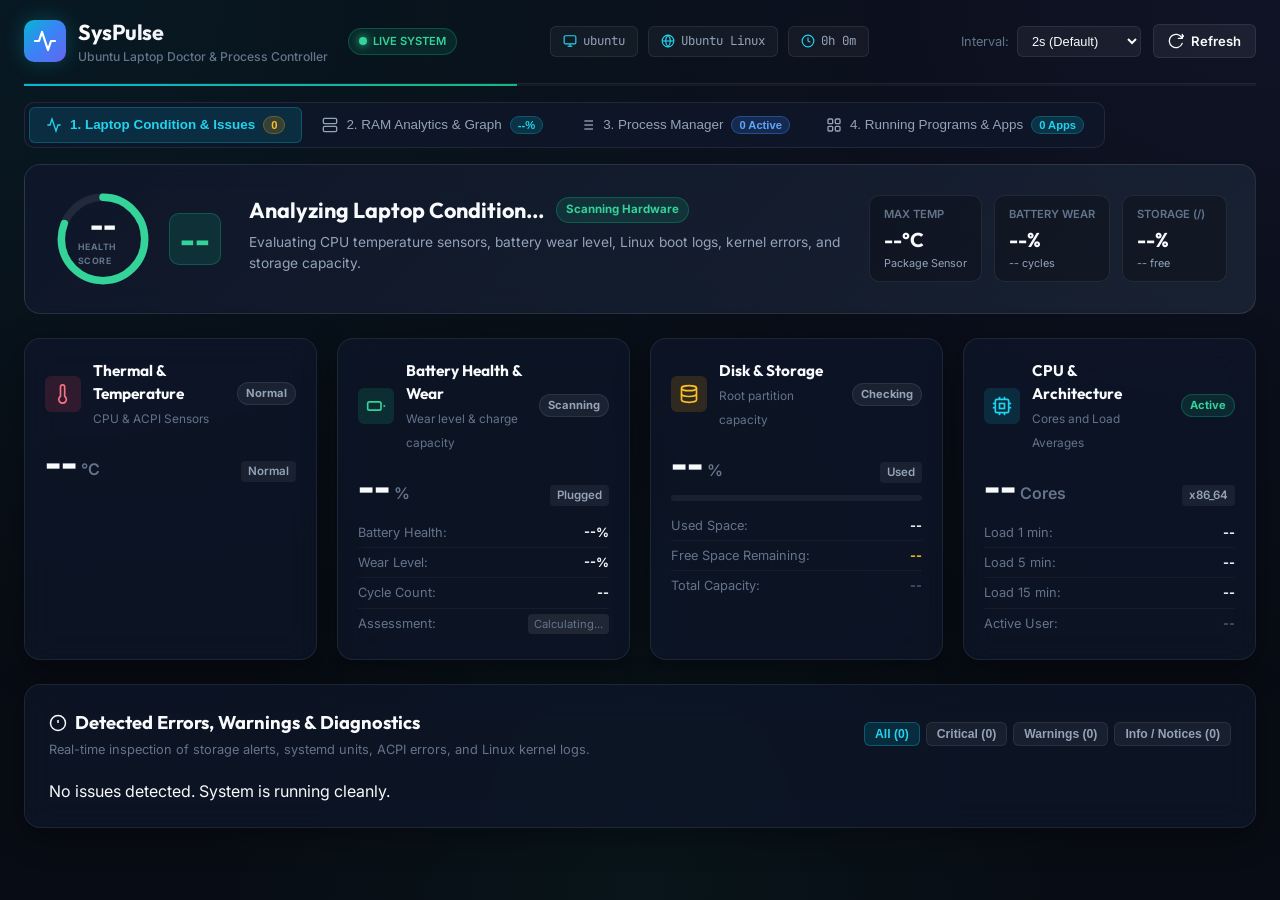
==== static/index.html @ 84895fa9 "Initial commit: SysPulse - Ubuntu Laptop Health Doctor & Process Controller" ====
<!DOCTYPE html>
<html lang="en">
<head>
  <meta charset="UTF-8">
  <meta name="viewport" content="width=device-width, initial-scale=1.0">
  <title>SysPulse | Ubuntu Laptop Health & Process Controller</title>
  <meta name="description" content="Ubuntu Laptop Health Monitor, RAM Analytics Graph, and Process Controller with Active/Background sorting and Process Crossing.">
  <link rel="preconnect" href="https://fonts.googleapis.com">
  <link rel="preconnect" href="https://fonts.gstatic.com" crossorigin>
  <link href="https://fonts.googleapis.com/css2?family=Inter:wght@300;400;500;600;700&family=JetBrains+Mono:wght@400;500;600&family=Outfit:wght@500;600;700;800&display=swap" rel="stylesheet">
  <link rel="stylesheet" href="css/style.css">
</head>
<body class="dark-theme">

  <!-- Main App Shell -->
  <div class="app-layout">
    
    <!-- Top Navigation Bar -->
    <header class="top-nav">
      <div class="nav-brand">
        <div class="brand-icon">
          <svg width="24" height="24" viewBox="0 0 24 24" fill="none" stroke="currentColor" stroke-width="2.2" stroke-linecap="round" stroke-linejoin="round">
            <path d="M22 12h-4l-3 9L9 3l-3 9H2"/>
          </svg>
        </div>
        <div class="brand-text">
          <span class="brand-title">SysPulse</span>
          <span class="brand-subtitle">Ubuntu Laptop Doctor & Process Controller</span>
        </div>
        <div class="live-pill" id="livePill">
          <span class="live-dot"></span>
          <span class="live-status">LIVE SYSTEM</span>
        </div>
      </div>

      <!-- Quick System Info Chips -->
      <div class="nav-system-info">
        <div class="info-chip" title="Hostname">
          <svg width="14" height="14" viewBox="0 0 24 24" fill="none" stroke="currentColor" stroke-width="2"><rect x="2" y="3" width="20" height="14" rx="2" ry="2"/><line x1="8" y1="21" x2="16" y2="21"/><line x1="12" y1="17" x2="12" y2="21"/></svg>
          <span id="sysHostname">ubuntu</span>
        </div>
        <div class="info-chip" title="Operating System">
          <svg width="14" height="14" viewBox="0 0 24 24" fill="none" stroke="currentColor" stroke-width="2"><circle cx="12" cy="12" r="10"/><path d="M12 2a14.5 14.5 0 0 0 0 20 14.5 14.5 0 0 0 0-20"/><path d="M2 12h20"/></svg>
          <span id="sysOs">Ubuntu Linux</span>
        </div>
        <div class="info-chip" title="Uptime">
          <svg width="14" height="14" viewBox="0 0 24 24" fill="none" stroke="currentColor" stroke-width="2"><circle cx="12" cy="12" r="10"/><polyline points="12 6 12 12 16 14"/></svg>
          <span id="sysUptime">0h 0m</span>
        </div>
      </div>

      <!-- Controls & Refresh -->
      <div class="nav-controls">
        <div class="refresh-interval-wrapper">
          <label for="refreshSelect">Interval:</label>
          <select id="refreshSelect" class="styled-select">
            <option value="1000">1s (Ultra Fast)</option>
            <option value="2000" selected>2s (Default)</option>
            <option value="5000">5s (Relaxed)</option>
            <option value="0">Paused</option>
          </select>
        </div>
        <button id="btnManualRefresh" class="btn btn-secondary btn-icon" title="Refresh Now">
          <svg id="refreshIcon" width="16" height="16" viewBox="0 0 24 24" fill="none" stroke="currentColor" stroke-width="2" stroke-linecap="round" stroke-linejoin="round">
            <path d="M21.5 2v6h-6M21.34 15.57a10 10 0 1 1-.57-8.38l5.67-5.67"/>
          </svg>
          <span>Refresh</span>
        </button>
      </div>
    </header>

    <!-- Demo Showcase Mode Banner (GitHub Pages / Static Preview) -->
    <div id="demoBanner" class="demo-banner" style="display: none;">
      <div class="demo-left">
        <span class="demo-badge">
          <svg width="12" height="12" viewBox="0 0 24 24" fill="none" stroke="currentColor" stroke-width="2.5"><polygon points="12 2 15.09 8.26 22 9.27 17 14.14 18.18 21.02 12 17.77 5.82 21.02 7 14.14 2 9.27 8.91 8.26 12 2"/></svg>
          Live Web Demo
        </span>
        <span class="demo-text">SysPulse is running in preview mode with simulated Ubuntu Linux telemetry. Run locally on Ubuntu with <code>./start.sh</code> for real hardware stats and process controls.</span>
      </div>
      <a href="https://github.com/AntonyMN/syspulse" target="_blank" class="demo-github-link">
        <svg width="14" height="14" viewBox="0 0 24 24" fill="currentColor"><path d="M12 0C5.37 0 0 5.37 0 12c0 5.31 3.435 9.795 8.205 11.385.6.105.825-.255.825-.57 0-.285-.015-1.23-.015-2.235-3.015.555-3.795-.735-4.035-1.41-.135-.345-.72-1.41-1.23-1.695-.42-.225-1.02-.78-.015-.795.945-.015 1.62.87 1.845 1.23 1.08 1.815 2.805 1.305 3.495.99.105-.78.42-1.305.765-1.605-2.67-.3-5.46-1.335-5.46-5.925 0-1.305.465-2.385 1.23-3.225-.12-.3-.54-1.53.12-3.18 0 0 1.005-.315 3.3 1.23.96-.27 1.98-.405 3-.405s2.04.135 3 .405c2.295-1.56 3.3-1.23 3.3-1.23.66 1.65.24 2.88.12 3.18.765.84 1.23 1.905 1.23 3.225 0 4.605-2.805 5.625-5.475 5.925.435.375.81 1.095.81 2.22 0 1.605-.015 2.895-.015 3.3 0 .315.225.69.825.57A12.02 12.02 0 0024 12c0-6.63-5.37-12-12-12z"/></svg>
        GitHub Repo
      </a>
    </div>

    <!-- Global Progress Bar for Auto-refresh countdown -->
    <div class="refresh-progress-bar"><div class="progress-fill" id="countdownBar"></div></div>

    <!-- Navigation Tabs -->
    <nav class="sub-nav">
      <div class="tabs-group">
        <button class="nav-tab active" data-tab="tab-overview">
          <svg width="16" height="16" viewBox="0 0 24 24" fill="none" stroke="currentColor" stroke-width="2"><path d="M22 12h-4l-3 9L9 3l-3 9H2"/></svg>
          <span>1. Laptop Condition & Issues</span>
          <span class="tab-badge warning-badge" id="issuesCountBadge">0</span>
        </button>
        <button class="nav-tab" data-tab="tab-ram">
          <svg width="16" height="16" viewBox="0 0 24 24" fill="none" stroke="currentColor" stroke-width="2"><rect x="2" y="2" width="20" height="8" rx="2" ry="2"/><rect x="2" y="14" width="20" height="8" rx="2" ry="2"/><line x1="6" y1="6" x2="6.01" y2="6"/><line x1="6" y1="18" x2="6.01" y2="18"/></svg>
          <span>2. RAM Analytics & Graph</span>
          <span class="tab-badge info-badge" id="ramQuickBadge">--%</span>
        </button>
        <button class="nav-tab" data-tab="tab-processes">
          <svg width="16" height="16" viewBox="0 0 24 24" fill="none" stroke="currentColor" stroke-width="2"><line x1="8" y1="6" x2="21" y2="6"/><line x1="8" y1="12" x2="21" y2="12"/><line x1="8" y1="18" x2="21" y2="18"/><line x1="3" y1="6" x2="3.01" y2="6"/><line x1="3" y1="12" x2="3.01" y2="12"/><line x1="3" y1="18" x2="3.01" y2="18"/></svg>
          <span>3. Process Manager</span>
          <span class="tab-badge active-badge" id="activeProcsCountBadge">0 Active</span>
        </button>
        <button class="nav-tab" data-tab="tab-apps">
          <svg width="16" height="16" viewBox="0 0 24 24" fill="none" stroke="currentColor" stroke-width="2">
            <rect x="3" y="3" width="7" height="7" rx="1.5"></rect>
            <rect x="14" y="3" width="7" height="7" rx="1.5"></rect>
            <rect x="14" y="14" width="7" height="7" rx="1.5"></rect>
            <rect x="3" y="14" width="7" height="7" rx="1.5"></rect>
          </svg>
          <span>4. Running Programs & Apps</span>
          <span class="tab-badge info-badge" id="appsCountBadge">0 Apps</span>
        </button>
      </div>
    </nav>

    <!-- Main Content Area -->
    <main class="main-content">

      <!-- ============================================================== -->
      <!-- TAB 1: LAPTOP CONDITION & ISSUES                                -->
      <!-- ============================================================== -->
      <section id="tab-overview" class="tab-content active">
        
        <!-- Condition Summary Hero Banner -->
        <div class="health-hero-card" id="healthHeroCard">
          <div class="health-score-container">
            <div class="health-gauge">
              <svg class="score-circle-svg" viewBox="0 0 120 120">
                <circle class="score-circle-bg" cx="60" cy="60" r="50"></circle>
                <circle class="score-circle-bar" id="scoreCircleBar" cx="60" cy="60" r="50"></circle>
              </svg>
              <div class="score-text">
                <span class="score-num" id="healthScoreNum">--</span>
                <span class="score-label">HEALTH SCORE</span>
              </div>
            </div>
            <div class="health-grade-badge" id="healthGradeBadge">--</div>
          </div>

          <div class="health-summary-details">
            <div class="health-title-row">
              <h2 id="healthStatusTitle">Analyzing Laptop Condition...</h2>
              <span class="health-pill" id="healthStatusPill">Scanning Hardware</span>
            </div>
            <p class="health-description" id="healthDescription">
              Evaluating CPU temperature sensors, battery wear level, Linux boot logs, kernel errors, and storage capacity.
            </p>
            <div class="health-deductions-list" id="healthDeductionsList"></div>
          </div>

          <div class="health-quick-stats">
            <div class="quick-stat-box">
              <span class="stat-caption">Max Temp</span>
              <span class="stat-val" id="quickStatTemp">--°C</span>
              <span class="stat-sub" id="quickStatTempSub">Package Sensor</span>
            </div>
            <div class="quick-stat-box">
              <span class="stat-caption">Battery Wear</span>
              <span class="stat-val" id="quickStatBatteryWear">--%</span>
              <span class="stat-sub" id="quickStatBatteryCycles">-- cycles</span>
            </div>
            <div class="quick-stat-box">
              <span class="stat-caption">Storage (/)</span>
              <span class="stat-val" id="quickStatStorage">--%</span>
              <span class="stat-sub" id="quickStatStorageFree">-- free</span>
            </div>
          </div>
        </div>

        <!-- 4 Grid Hardware Cards -->
        <div class="cards-grid-4">
          
          <!-- Card: Thermals -->
          <div class="glass-card hardware-card">
            <div class="card-header">
              <div class="card-icon icon-thermals">
                <svg width="20" height="20" viewBox="0 0 24 24" fill="none" stroke="currentColor" stroke-width="2"><path d="M14 14.76V3.5a2.5 2.5 0 0 0-5 0v11.26a4.5 4.5 0 1 0 5 0z"/></svg>
              </div>
              <div class="card-title-wrap">
                <h3>Thermal & Temperature</h3>
                <span class="card-subtitle">CPU & ACPI Sensors</span>
              </div>
              <span class="status-indicator" id="thermalStatusBadge">Normal</span>
            </div>
            <div class="card-body">
              <div class="hero-metric">
                <span class="metric-number" id="cpuPackageTemp">--</span>
                <span class="metric-unit">°C</span>
                <span class="metric-tag" id="cpuTempTag">Normal</span>
              </div>
              <div class="sensor-bars-list" id="cpuSensorsList">
                <!-- Dynamically populated core temps -->
              </div>
            </div>
          </div>

          <!-- Card: Battery Health -->
          <div class="glass-card hardware-card">
            <div class="card-header">
              <div class="card-icon icon-battery">
                <svg width="20" height="20" viewBox="0 0 24 24" fill="none" stroke="currentColor" stroke-width="2"><rect x="2" y="7" width="16" height="10" rx="2" ry="2"/><line x1="22" y1="11" x2="22" y2="13"/></svg>
              </div>
              <div class="card-title-wrap">
                <h3>Battery Health & Wear</h3>
                <span class="card-subtitle">Wear level & charge capacity</span>
              </div>
              <span class="status-indicator" id="batteryStateBadge">Scanning</span>
            </div>
            <div class="card-body">
              <div class="hero-metric">
                <span class="metric-number" id="batteryLevelNum">--</span>
                <span class="metric-unit">%</span>
                <span class="metric-tag" id="batteryPluggedTag">Plugged</span>
              </div>
              <div class="metric-row">
                <span>Battery Health:</span>
                <strong id="batteryHealthPct">--%</strong>
              </div>
              <div class="metric-row">
                <span>Wear Level:</span>
                <strong id="batteryWearPct">--%</strong>
              </div>
              <div class="metric-row">
                <span>Cycle Count:</span>
                <strong id="batteryCycleCount">--</strong>
              </div>
              <div class="metric-row">
                <span>Assessment:</span>
                <span id="batteryAssessmentText" class="badge-mini">Calculating...</span>
              </div>
            </div>
          </div>

          <!-- Card: Storage Condition -->
          <div class="glass-card hardware-card">
            <div class="card-header">
              <div class="card-icon icon-storage">
                <svg width="20" height="20" viewBox="0 0 24 24" fill="none" stroke="currentColor" stroke-width="2"><ellipse cx="12" cy="5" rx="9" ry="3"/><path d="M21 12c0 1.66-4 3-9 3s-9-1.34-9-3"/><path d="M3 5v14c0 1.66 4 3 9 3s9-1.34 9-3V5"/></svg>
              </div>
              <div class="card-title-wrap">
                <h3>Disk & Storage</h3>
                <span class="card-subtitle">Root partition capacity</span>
              </div>
              <span class="status-indicator" id="diskStatusBadge">Checking</span>
            </div>
            <div class="card-body">
              <div class="hero-metric">
                <span class="metric-number" id="diskUsedPercent">--</span>
                <span class="metric-unit">%</span>
                <span class="metric-tag" id="diskSpaceTag">Used</span>
              </div>
              <div class="mini-progress-bar">
                <div class="mini-fill" id="diskUsageBar" style="width: 0%;"></div>
              </div>
              <div class="metric-row">
                <span>Used Space:</span>
                <strong id="diskUsedStr">--</strong>
              </div>
              <div class="metric-row">
                <span>Free Space Remaining:</span>
                <strong id="diskFreeStr" class="highlight-warning">--</strong>
              </div>
              <div class="metric-row">
                <span>Total Capacity:</span>
                <span id="diskTotalStr">--</span>
              </div>
            </div>
          </div>

          <!-- Card: CPU Load & Architecture -->
          <div class="glass-card hardware-card">
            <div class="card-header">
              <div class="card-icon icon-cpu">
                <svg width="20" height="20" viewBox="0 0 24 24" fill="none" stroke="currentColor" stroke-width="2"><rect x="4" y="4" width="16" height="16" rx="2"/><rect x="9" y="9" width="6" height="6"/><line x1="9" y1="1" x2="9" y2="4"/><line x1="15" y1="1" x2="15" y2="4"/><line x1="9" y1="20" x2="9" y2="23"/><line x1="15" y1="20" x2="15" y2="23"/><line x1="20" y1="9" x2="23" y2="9"/><line x1="20" y1="14" x2="23" y2="14"/><line x1="1" y1="9" x2="4" y2="9"/><line x1="1" y1="14" x2="4" y2="14"/></svg>
              </div>
              <div class="card-title-wrap">
                <h3>CPU & Architecture</h3>
                <span class="card-subtitle">Cores and Load Averages</span>
              </div>
              <span class="status-indicator optimal-status" id="cpuLoadStatusBadge">Active</span>
            </div>
            <div class="card-body">
              <div class="hero-metric">
                <span class="metric-number" id="cpuCountNum">--</span>
                <span class="metric-unit">Cores</span>
                <span class="metric-tag">x86_64</span>
              </div>
              <div class="metric-row">
                <span>Load 1 min:</span>
                <strong id="loadAvg1">--</strong>
              </div>
              <div class="metric-row">
                <span>Load 5 min:</span>
                <strong id="loadAvg5">--</strong>
              </div>
              <div class="metric-row">
                <span>Load 15 min:</span>
                <strong id="loadAvg15">--</strong>
              </div>
              <div class="metric-row">
                <span>Active User:</span>
                <span id="activeUserSpan">--</span>
              </div>
            </div>
          </div>

        </div>

        <!-- Detected Issues and Errors Section -->
        <div class="glass-card issues-section">
          <div class="section-header-row">
            <div>
              <h3 class="section-heading">
                <svg width="18" height="18" viewBox="0 0 24 24" fill="none" stroke="currentColor" stroke-width="2"><circle cx="12" cy="12" r="10"/><line x1="12" y1="8" x2="12" y2="12"/><line x1="12" y1="16" x2="12.01" y2="16"/></svg>
                Detected Errors, Warnings & Diagnostics
              </h3>
              <p class="section-subtext">Real-time inspection of storage alerts, systemd units, ACPI errors, and Linux kernel logs.</p>
            </div>
            <div class="issue-filter-chips">
              <button class="filter-chip active" data-issue-filter="all">All (<span id="totalIssuesCount">0</span>)</button>
              <button class="filter-chip" data-issue-filter="critical">Critical (<span id="critIssuesCount">0</span>)</button>
              <button class="filter-chip" data-issue-filter="warning">Warnings (<span id="warnIssuesCount">0</span>)</button>
              <button class="filter-chip" data-issue-filter="info">Info / Notices (<span id="infoIssuesCount">0</span>)</button>
            </div>
          </div>

          <div class="issues-list" id="issuesListContainer">
            <div class="empty-state">No issues detected. System is running cleanly.</div>
          </div>
        </div>

      </section>


      <!-- ============================================================== -->
      <!-- TAB 2: RAM & MEMORY ANALYTICS                                   -->
      <!-- ============================================================== -->
      <section id="tab-ram" class="tab-content">
        
        <!-- RAM Metric Hero Banner -->
        <div class="ram-hero-grid">
          
          <div class="glass-card ram-summary-box">
            <div class="summary-top">
              <div class="badge-accent">RAM MONITOR</div>
              <span class="live-dot-cyan"></span>
            </div>
            <div class="ram-big-numbers">
              <div class="ram-stat-main">
                <span class="label">USED MEMORY</span>
                <div class="value-row">
                  <span class="val" id="ramUsedHero">--</span>
                  <span class="unit">GB</span>
                </div>
                <span class="percent-sub" id="ramUsedPctHero">--% of total</span>
              </div>
              <div class="stat-divider"></div>
              <div class="ram-stat-main">
                <span class="label">AVAILABLE MEMORY</span>
                <div class="value-row">
                  <span class="val highlight-emerald" id="ramAvailHero">--</span>
                  <span class="unit">GB</span>
                </div>
                <span class="percent-sub" id="ramAvailPctHero">--% available</span>
              </div>
            </div>

            <!-- Memory Bar visualizer -->
            <div class="memory-stacked-bar-container">
              <div class="stacked-bar">
                <div class="bar-segment bar-used" id="barUsed" style="width: 0%" title="Used"></div>
                <div class="bar-segment bar-cached" id="barCached" style="width: 0%" title="Cached"></div>
                <div class="bar-segment bar-buffers" id="barBuffers" style="width: 0%" title="Buffers"></div>
                <div class="bar-segment bar-free" id="barFree" style="width: 0%" title="Free"></div>
              </div>
              <div class="stacked-legend">
                <span class="legend-item"><span class="dot dot-used"></span> Used: <strong id="legendUsed">--</strong></span>
                <span class="legend-item"><span class="dot dot-cached"></span> Cached: <strong id="legendCached">--</strong></span>
                <span class="legend-item"><span class="dot dot-buffers"></span> Buffers: <strong id="legendBuffers">--</strong></span>
                <span class="legend-item"><span class="dot dot-free"></span> Free: <strong id="legendFree">--</strong></span>
              </div>
            </div>

            <!-- Quick Specs Row -->
            <div class="ram-specs-row">
              <div class="spec-tile">
                <span class="spec-label">Total Installed</span>
                <strong id="specTotalRam">-- GB</strong>
              </div>
              <div class="spec-tile">
                <span class="spec-label">Shared RAM</span>
                <strong id="specSharedRam">-- MB</strong>
              </div>
              <div class="spec-tile">
                <span class="spec-label">Swap Used</span>
                <strong id="specSwapUsed">--</strong>
              </div>
              <div class="spec-tile">
                <span class="spec-label">Mem Pressure</span>
                <strong id="specMemPressure">0.0%</strong>
              </div>
            </div>
          </div>

          <!-- Doughnut Chart Distribution -->
          <div class="glass-card ram-doughnut-card">
            <h3>Memory Allocation Breakdown</h3>
            <p class="card-subtitle">Real-time kernel memory mapping</p>
            <div class="doughnut-wrapper">
              <canvas id="ramDoughnutChart"></canvas>
            </div>
          </div>

        </div>

        <!-- Real-Time Time Series Graph -->
        <div class="glass-card chart-full-card">
          <div class="chart-header">
            <div>
              <h3>Real-Time RAM Usage Timeline (Used vs Available)</h3>
              <p class="card-subtitle">Streaming telemetry of memory consumption over time (updates every 1.5s)</p>
            </div>
            <div class="chart-legend-custom">
              <span class="custom-legend-item"><span class="legend-color-cyan"></span> Used RAM (GB)</span>
              <span class="custom-legend-item"><span class="legend-color-emerald"></span> Available RAM (GB)</span>
            </div>
          </div>
          <div class="line-chart-container">
            <canvas id="ramTimelineChart"></canvas>
          </div>
        </div>

      </section>


      <!-- ============================================================== -->
      <!-- TAB 3: PROCESS MANAGER & CONTROLLER                            -->
      <!-- ============================================================== -->
      <section id="tab-processes" class="tab-content">
        
        <!-- Process Controller Toolbar -->
        <div class="glass-card process-toolbar-card">
          
          <div class="toolbar-primary-row">
            
            <!-- Category Filter Pills -->
            <div class="filter-pill-group">
              <button class="pill-btn active" data-proc-cat="all">
                All Processes
                <span class="pill-badge" id="badgeAllProcs">0</span>
              </button>
              <button class="pill-btn" data-proc-cat="active">
                <span class="live-dot-blue"></span>
                Active Only
                <span class="pill-badge badge-active" id="badgeActiveProcs">0</span>
              </button>
              <button class="pill-btn" data-proc-cat="background">
                Background Only
                <span class="pill-badge" id="badgeBgProcs">0</span>
              </button>
            </div>

            <!-- User filter toggle -->
            <div class="user-filter-group">
              <button class="toggle-btn active" data-proc-user="all">All Users</button>
              <button class="toggle-btn" data-proc-user="me" id="userMeToggleBtn">User (anto)</button>
            </div>

            <!-- Real-time Search Input -->
            <div class="search-input-wrapper">
              <svg width="16" height="16" viewBox="0 0 24 24" fill="none" stroke="currentColor" stroke-width="2"><circle cx="11" cy="11" r="8"/><line x1="21" y1="21" x2="16.65" y2="16.65"/></svg>
              <input type="text" id="procSearchInput" placeholder="Filter by name, PID, or command...">
              <button id="btnClearSearch" class="btn-clear-search" style="display:none;">✕</button>
            </div>

          </div>

          <!-- Secondary Action Bar: Crossing & Batch Actions -->
          <div class="toolbar-secondary-row">
            <div class="batch-cross-actions">
              <span class="batch-title">Process Actions:</span>
              <button id="btnCrossAllActive" class="btn btn-outline btn-sm">
                <svg width="14" height="14" viewBox="0 0 24 24" fill="none" stroke="currentColor" stroke-width="2"><path d="M18 6 6 18"/><path d="m6 6 12 12"/></svg>
                <span>Cross All Active</span>
              </button>
              <button id="btnUncrossAll" class="btn btn-outline btn-sm">
                <span>Uncross All</span>
              </button>
              <button id="btnKillCrossed" class="btn btn-warning btn-sm" disabled>
                <svg width="14" height="14" viewBox="0 0 24 24" fill="none" stroke="currentColor" stroke-width="2"><path d="M18 6 6 18"/><path d="m6 6 12 12"/></svg>
                <span id="btnKillCrossedText">Kill Crossed (0)</span>
              </button>
            </div>

            <div class="emergency-kill-action">
              <button id="btnKillAllActive" class="btn btn-danger btn-sm">
                <svg width="14" height="14" viewBox="0 0 24 24" fill="none" stroke="currentColor" stroke-width="2"><circle cx="12" cy="12" r="10"/><line x1="15" y1="9" x2="9" y2="15"/><line x1="9" y1="9" x2="15" y2="15"/></svg>
                <span>Kill All Active Processes</span>
              </button>
            </div>
          </div>

          <!-- Crossed Process Tracker Banner -->
          <div class="crossed-tracker-banner" id="crossedTrackerBanner" style="display: none;">
            <div class="tracker-info">
              <span class="tracker-icon">✕</span>
              <span><strong><span id="crossedCountNumber">0</span> processes crossed</strong> for termination.</span>
            </div>
            <div class="tracker-actions">
              <button id="btnExecuteCrossedKill" class="btn btn-danger btn-xs">Confirm Kill Crossed</button>
              <button id="btnDismissCrossed" class="btn btn-secondary btn-xs">Clear</button>
            </div>
          </div>

        </div>

        <!-- Processes Table Card -->
        <div class="glass-card table-card">
          <div class="table-responsive">
            <table class="process-table" id="processTable">
              <thead>
                <tr>
                  <th style="width: 70px;">Cross</th>
                  <th class="sortable" data-sort="pid" style="width: 85px;">PID <span class="sort-icon"></span></th>
                  <th class="sortable" data-sort="name">Process Name <span class="sort-icon"></span></th>
                  <th class="sortable" data-sort="category" style="width: 120px;">Category <span class="sort-icon"></span></th>
                  <th class="sortable" data-sort="username" style="width: 90px;">User <span class="sort-icon"></span></th>
                  <th class="sortable" data-sort="status" style="width: 100px;">Status <span class="sort-icon"></span></th>
                  <th class="sortable" data-sort="cpu_percent" style="width: 120px;">CPU % <span class="sort-icon"></span></th>
                  <th class="sortable" data-sort="memory_mb" style="width: 125px;">Memory <span class="sort-icon"></span></th>
                  <th style="width: 140px; text-align: right;">Kill Action</th>
                </tr>
              </thead>
              <tbody id="processTableBody">
                <tr>
                  <td colspan="9" class="loading-td">Loading Ubuntu process hierarchy...</td>
                </tr>
              </tbody>
            </table>
          </div>
          <div class="table-footer">
            <span id="tableShowingCount">Showing 0 of 0 processes</span>
            <div class="table-pagination" id="tablePagination">
              <button id="btnPrevPage" class="btn-page" disabled>&larr; Prev</button>
              <span id="pageIndicator">Page 1 / 1</span>
              <button id="btnNextPage" class="btn-page" disabled>Next &rarr;</button>
            </div>
          </div>
        </div>

      </section>

      <!-- ============================================================== -->
      <!-- TAB 4: RUNNING PROGRAMS & SOFTWARE APPS                        -->
      <!-- ============================================================== -->
      <section id="tab-apps" class="tab-content">
        
        <!-- Summary Cards Grid -->
        <div class="apps-summary-grid">
          
          <div class="glass-card app-stat-card">
            <div class="app-stat-icon icon-app-count">
              <svg width="22" height="22" viewBox="0 0 24 24" fill="none" stroke="currentColor" stroke-width="2">
                <rect x="3" y="3" width="7" height="7" rx="1.5"></rect>
                <rect x="14" y="3" width="7" height="7" rx="1.5"></rect>
                <rect x="14" y="14" width="7" height="7" rx="1.5"></rect>
                <rect x="3" y="14" width="7" height="7" rx="1.5"></rect>
              </svg>
            </div>
            <div class="app-stat-content">
              <span class="app-stat-label">RUNNING PROGRAMS</span>
              <div class="app-stat-val-row">
                <span class="app-stat-number" id="appStatTotal">0</span>
                <span class="app-stat-unit">Apps</span>
              </div>
              <span class="app-stat-sub" id="appStatSubCount">0 user apps · 0 daemons</span>
            </div>
          </div>

          <div class="glass-card app-stat-card">
            <div class="app-stat-icon icon-app-ram">
              <svg width="22" height="22" viewBox="0 0 24 24" fill="none" stroke="currentColor" stroke-width="2">
                <rect x="2" y="2" width="20" height="8" rx="2"></rect>
                <rect x="2" y="14" width="20" height="8" rx="2"></rect>
                <line x1="6" y1="6" x2="6.01" y2="6"></line>
                <line x1="6" y1="18" x2="6.01" y2="18"></line>
              </svg>
            </div>
            <div class="app-stat-content">
              <span class="app-stat-label">TOTAL PROGRAMS RAM</span>
              <div class="app-stat-val-row">
                <span class="app-stat-number highlight-cyan" id="appStatRam">0.0</span>
                <span class="app-stat-unit">GB</span>
              </div>
              <span class="app-stat-sub" id="appStatRamSub">Combined resident memory</span>
            </div>
          </div>

          <div class="glass-card app-stat-card">
            <div class="app-stat-icon icon-app-heavy">
              <svg width="22" height="22" viewBox="0 0 24 24" fill="none" stroke="currentColor" stroke-width="2">
                <path d="M8.5 14.5A2.5 2.5 0 0 0 11 12c0-1.38-.5-2-1-3-1.072-2.143-.224-4.054 2-6 .5 2.5 2 4.9 4 6.5 2 1.6 3 3.5 3 5.5a7 7 0 1 1-14 0c0-1.153.433-2.294 1-3a2.5 2.5 0 0 0 2.5 2.5z"></path>
              </svg>
            </div>
            <div class="app-stat-content">
              <span class="app-stat-label">HEAVIEST PROGRAM</span>
              <div class="app-stat-val-row">
                <span class="app-stat-number-text highlight-rose" id="appStatHeaviestName">--</span>
              </div>
              <span class="app-stat-sub" id="appStatHeaviestUsage">-- MB (0% of RAM)</span>
            </div>
          </div>

          <div class="glass-card app-stat-card">
            <div class="app-stat-icon icon-app-procs">
              <svg width="22" height="22" viewBox="0 0 24 24" fill="none" stroke="currentColor" stroke-width="2">
                <polyline points="22 12 18 12 15 21 9 3 6 12 2 12"></polyline>
              </svg>
            </div>
            <div class="app-stat-content">
              <span class="app-stat-label">HIGHEST CPU LOAD</span>
              <div class="app-stat-val-row">
                <span class="app-stat-number-text highlight-amber" id="appStatTopCpuName">--</span>
              </div>
              <span class="app-stat-sub" id="appStatTopCpuUsage">0.0% CPU load</span>
            </div>
          </div>

        </div>

        <!-- Applications Toolbar Card -->
        <div class="glass-card app-toolbar-card">
          <div class="toolbar-primary-row">
            <!-- Filter Pills -->
            <div class="filter-pill-group">
              <button class="pill-btn active" data-app-filter="all">
                All Programs
                <span class="pill-badge" id="badgeAllApps">0</span>
              </button>
              <button class="pill-btn" data-app-filter="user">
                <span class="live-dot-blue"></span>
                User Desktop Apps
                <span class="pill-badge badge-active" id="badgeUserApps">0</span>
              </button>
              <button class="pill-btn" data-app-filter="heavy">
                <span class="heavy-flame-dot">🔥</span>
                Heavy Apps (&gt;400MB)
                <span class="pill-badge badge-warning" id="badgeHeavyApps">0</span>
              </button>
              <button class="pill-btn" data-app-filter="daemons">
                System Daemons
                <span class="pill-badge" id="badgeDaemonApps">0</span>
              </button>
            </div>

            <!-- Real-time App Search -->
            <div class="search-input-wrapper">
              <svg width="16" height="16" viewBox="0 0 24 24" fill="none" stroke="currentColor" stroke-width="2">
                <circle cx="11" cy="11" r="8"></circle>
                <line x1="21" y1="21" x2="16.65" y2="16.65"></line>
              </svg>
              <input type="text" id="appSearchInput" placeholder="Search programs by name, package, or PID...">
              <button id="btnClearAppSearch" class="btn-clear-search" style="display:none;">✕</button>
            </div>
          </div>

          <div class="toolbar-secondary-row">
            <div class="app-sort-options">
              <span class="batch-title">Sort By:</span>
              <button class="btn btn-outline btn-xs active" data-app-sort="memory">Memory (Highest)</button>
              <button class="btn btn-outline btn-xs" data-app-sort="cpu">CPU %</button>
              <button class="btn btn-outline btn-xs" data-app-sort="procs">Process Count</button>
              <button class="btn btn-outline btn-xs" data-app-sort="name">Name (A-Z)</button>
            </div>

            <div class="app-view-toggles">
              <button id="btnExpandAllApps" class="btn btn-outline btn-xs">
                <span>Expand All Drawers</span>
              </button>
              <button id="btnCollapseAllApps" class="btn btn-outline btn-xs">
                <span>Collapse All</span>
              </button>
            </div>
          </div>
        </div>

        <!-- Applications List Container -->
        <div class="apps-list-container" id="appsListContainer">
          <div class="loading-state">
            <span class="spinner-inline"></span>
            <span>Inspecting running software packages and child process hierarchies...</span>
          </div>
        </div>

      </section>

    </main>

  </div>

  <!-- ============================================================== -->
  <!-- MODAL: Kill All Active Processes Safety Dialog                 -->
  <!-- ============================================================== -->
  <div class="modal-backdrop" id="killAllActiveModal">
    <div class="modal-dialog">
      <div class="modal-header modal-header-danger">
        <div class="modal-icon-wrap">
          <svg width="24" height="24" viewBox="0 0 24 24" fill="none" stroke="currentColor" stroke-width="2"><path d="m21.73 18-8-14a2 2 0 0 0-3.48 0l-8 14A2 2 0 0 0 4 21h16a2 2 0 0 0 1.73-3Z"/><line x1="12" y1="9" x2="12" y2="13"/><line x1="12" y1="17" x2="12.01" y2="17"/></svg>
        </div>
        <div>
          <h3>Kill All Active Processes?</h3>
          <p class="modal-subtitle">Mass termination of active tasks</p>
        </div>
        <button class="btn-close-modal" id="btnCloseKillActiveModal">&times;</button>
      </div>
      <div class="modal-body">
        <div class="modal-alert-box alert-warning">
          <strong>Safety Shield Active:</strong> Protected system components (systemd, Xorg, lightdm, Python server PID <span id="modalServerPid">--</span>) will NOT be killed to prevent crashing your desktop session.
        </div>
        <p>This action will send termination signals to all active user applications:</p>
        
        <div class="active-targets-box" id="modalActiveTargetsList">
          <!-- Populated dynamically -->
        </div>

        <div class="modal-options-row">
          <label>Signal Type:</label>
          <div class="signal-selector">
            <label><input type="radio" name="killActiveSignal" value="SIGTERM" checked> SIGTERM (Graceful exit)</label>
            <label><input type="radio" name="killActiveSignal" value="SIGKILL"> SIGKILL (Force immediately)</label>
          </div>
        </div>
      </div>
      <div class="modal-footer">
        <button class="btn btn-secondary" id="btnCancelKillActiveModal">Cancel</button>
        <button class="btn btn-danger" id="btnConfirmKillAllActive">
          <svg width="16" height="16" viewBox="0 0 24 24" fill="none" stroke="currentColor" stroke-width="2"><circle cx="12" cy="12" r="10"/><line x1="15" y1="9" x2="9" y2="15"/><line x1="9" y1="9" x2="15" y2="15"/></svg>
          <span>Terminate Active Processes</span>
        </button>
      </div>
    </div>
  </div>

  <!-- ============================================================== -->
  <!-- MODAL: Kill Crossed Processes Confirmation                     -->
  <!-- ============================================================== -->
  <div class="modal-backdrop" id="killCrossedModal">
    <div class="modal-dialog">
      <div class="modal-header modal-header-warning">
        <div class="modal-icon-wrap">
          <svg width="24" height="24" viewBox="0 0 24 24" fill="none" stroke="currentColor" stroke-width="2"><path d="M18 6 6 18"/><path d="m6 6 12 12"/></svg>
        </div>
        <div>
          <h3>Kill Crossed Processes?</h3>
          <p class="modal-subtitle">Batch termination of selected items</p>
        </div>
        <button class="btn-close-modal" id="btnCloseCrossedModal">&times;</button>
      </div>
      <div class="modal-body">
        <p>You have crossed <strong id="modalCrossedCount">0</strong> processes. Are you sure you want to terminate them?</p>
        <div class="crossed-targets-box" id="modalCrossedTargetsList"></div>
      </div>
      <div class="modal-footer">
        <button class="btn btn-secondary" id="btnCancelCrossedModal">Cancel</button>
        <button class="btn btn-warning" id="btnConfirmKillCrossed">Kill Crossed Processes</button>
      </div>
    </div>
  </div>

  <!-- ============================================================== -->
  <!-- MODAL: Kill Software Instance Confirmation                     -->
  <!-- ============================================================== -->
  <div class="modal-backdrop" id="killAppModal">
    <div class="modal-dialog">
      <div class="modal-header modal-header-danger">
        <div class="modal-icon-wrap">
          <svg width="24" height="24" viewBox="0 0 24 24" fill="none" stroke="currentColor" stroke-width="2"><circle cx="12" cy="12" r="10"/><line x1="15" y1="9" x2="9" y2="15"/><line x1="9" y1="9" x2="15" y2="15"/></svg>
        </div>
        <div>
          <h3>End Entire Software Instance?</h3>
          <p class="modal-subtitle">Terminate application and all associated child processes</p>
        </div>
        <button class="btn-close-modal" id="btnCloseKillAppModal">&times;</button>
      </div>
      <div class="modal-body">
        <p>You are about to terminate the running software instance for <strong id="modalKillAppName">--</strong>.</p>
        <div class="modal-alert-box alert-warning" id="modalKillAppAlert">
          This will terminate all <strong id="modalKillAppProcCount">0</strong> processes associated with this software, freeing ~<span id="modalKillAppRam">--</span> of RAM.
        </div>
        <div class="modal-options-row">
          <label>Termination Signal:</label>
          <div class="signal-selector">
            <label><input type="radio" name="killAppSignal" value="SIGTERM" checked> SIGTERM (Graceful exit)</label>
            <label><input type="radio" name="killAppSignal" value="SIGKILL"> SIGKILL (Force immediately)</label>
          </div>
        </div>
      </div>
      <div class="modal-footer">
        <button class="btn btn-secondary" id="btnCancelKillAppModal">Cancel</button>
        <button class="btn btn-danger" id="btnConfirmKillApp">
          <svg width="16" height="16" viewBox="0 0 24 24" fill="none" stroke="currentColor" stroke-width="2"><circle cx="12" cy="12" r="10"/><line x1="15" y1="9" x2="9" y2="15"/><line x1="9" y1="9" x2="15" y2="15"/></svg>
          <span>End Software Instance</span>
        </button>
      </div>
    </div>
  </div>

  <!-- ============================================================== -->
  <!-- MODAL: Uninstall Software from System                          -->
  <!-- ============================================================== -->
  <div class="modal-backdrop" id="uninstallModal">
    <div class="modal-dialog modal-dialog-lg">
      <div class="modal-header modal-header-warning">
        <div class="modal-icon-wrap">
          <svg width="24" height="24" viewBox="0 0 24 24" fill="none" stroke="currentColor" stroke-width="2"><polyline points="3 6 5 6 21 6"/><path d="M19 6v14a2 2 0 0 1-2 2H7a2 2 0 0 1-2-2V6m3 0V4a2 2 0 0 1 2-2h4a2 2 0 0 1 2 2v2"/><line x1="10" y1="11" x2="10" y2="17"/><line x1="14" y1="11" x2="14" y2="17"/></svg>
        </div>
        <div>
          <h3>Uninstall Software from Ubuntu</h3>
          <p class="modal-subtitle">Permanently remove package to free memory & disk space</p>
        </div>
        <button class="btn-close-modal" id="btnCloseUninstallModal">&times;</button>
      </div>
      <div class="modal-body">
        
        <!-- Software Overview Card -->
        <div class="uninstall-app-hero">
          <div class="app-icon-lg" id="modalUninstallIcon">📦</div>
          <div class="app-hero-info">
            <h4 id="modalUninstallTitle">Software Name</h4>
            <div class="app-hero-meta">
              <span class="badge-mini badge-cyan" id="modalUninstallPkgManager">APT</span>
              <span class="meta-item">Package: <code id="modalUninstallPkgName">package-name</code></span>
              <span class="meta-item">Version: <strong id="modalUninstallVersion">--</strong></span>
              <span class="meta-item">Size: <strong id="modalUninstallSize">--</strong></span>
            </div>
            <p class="app-hero-desc" id="modalUninstallDesc">Package description...</p>
          </div>
        </div>

        <div class="modal-alert-box alert-warning">
          <strong>Process Alert:</strong> <span id="modalUninstallProcAlert">Active processes will be terminated before removal.</span>
        </div>

        <div class="uninstall-options-group">
          <label class="checkbox-label">
            <input type="checkbox" id="chkUninstallKillFirst" checked>
            <span>Terminate all running processes of this software before uninstallation</span>
          </label>
        </div>

        <!-- Terminal Command Quick Copy -->
        <div class="terminal-cmd-box">
          <div class="cmd-box-header">
            <span>Ubuntu Terminal Command:</span>
            <button class="btn-copy-cmd" id="btnCopyUninstallCmd">
              <svg width="14" height="14" viewBox="0 0 24 24" fill="none" stroke="currentColor" stroke-width="2"><rect x="9" y="9" width="13" height="13" rx="2" ry="2"/><path d="M5 15H4a2 2 0 0 1-2-2V4a2 2 0 0 1 2-2h9a2 2 0 0 1 2 2v1"/></svg>
              <span id="copyCmdText">Copy Command</span>
            </button>
          </div>
          <code class="cmd-snippet" id="modalUninstallCmdSnippet">sudo apt remove --purge -y package-name</code>
        </div>

        <!-- Sudo Auth and Execution Controls -->
        <div class="sudo-auth-row">
          <div class="password-field-wrap">
            <label for="sudoPasswordInput">Sudo Password:</label>
            <div class="input-with-icon">
              <input type="password" id="sudoPasswordInput" value="anto" placeholder="Enter sudo password...">
              <button type="button" class="btn-toggle-pwd" id="btnTogglePwd" title="Show/Hide password">👁</button>
            </div>
          </div>
          <div class="auth-buttons-wrap">
            <button class="btn btn-secondary btn-sm" id="btnSimulateUninstall" title="Simulate removal without modifying system">
              <svg width="14" height="14" viewBox="0 0 24 24" fill="none" stroke="currentColor" stroke-width="2"><path d="M1 12s4-8 11-8 11 8 11 8-4 8-11 8-11-8-11-8z"/><circle cx="12" cy="12" r="3"/></svg>
              <span>Simulate Removal</span>
            </button>
            <button class="btn btn-danger btn-sm" id="btnExecuteUninstall">
              <svg width="14" height="14" viewBox="0 0 24 24" fill="none" stroke="currentColor" stroke-width="2"><polyline points="3 6 5 6 21 6"/><path d="M19 6v14a2 2 0 0 1-2 2H7a2 2 0 0 1-2-2V6m3 0V4a2 2 0 0 1 2-2h4a2 2 0 0 1 2 2v2"/></svg>
              <span>Confirm & Uninstall</span>
            </button>
          </div>
        </div>

        <!-- Live Terminal Log Output Console -->
        <div class="uninstall-console-wrap" id="uninstallConsoleWrap" style="display: none;">
          <div class="console-header">
            <span class="console-title">Uninstaller Terminal Output</span>
            <span class="console-status" id="uninstallConsoleStatus">Running...</span>
          </div>
          <pre class="console-output" id="uninstallConsoleOutput"></pre>
        </div>

      </div>
      <div class="modal-footer">
        <button class="btn btn-secondary" id="btnCloseUninstallDialog">Close</button>
      </div>
    </div>
  </div>

  <!-- Toast Notifications Container -->
  <div class="toast-container" id="toastContainer"></div>

  <!-- Vendor Script: Local Chart.js -->
  <script src="js/chart.min.js"></script>
  <!-- Main Frontend Application Logic -->
  <script src="js/app.js"></script>
</body>
</html>
---- static/css/style.css ----
/* ==========================================================================
   SysPulse: Modern Dark Glassmorphism Design System
   Tailored for Ubuntu Linux Laptop Monitoring & Process Control
   ========================================================================== */

:root {
  /* Color Palette - Cyber Dark & Neon Accents */
  --bg-app: #080c14;
  --bg-card: rgba(15, 23, 42, 0.72);
  --bg-card-hover: rgba(30, 41, 59, 0.82);
  --bg-card-border: rgba(255, 255, 255, 0.08);
  --bg-card-border-hover: rgba(56, 189, 248, 0.28);
  
  --text-primary: #f8fafc;
  --text-secondary: #94a3b8;
  --text-muted: #64748b;
  
  /* Primary Cyber Accents */
  --cyan-500: #06b6d4;
  --cyan-400: #22d3ee;
  --cyan-glow: rgba(6, 182, 212, 0.28);
  
  /* Status Colors */
  --emerald-500: #10b981;
  --emerald-400: #34d399;
  --emerald-glow: rgba(16, 185, 129, 0.25);
  
  --amber-500: #f59e0b;
  --amber-400: #fbbf24;
  --amber-glow: rgba(245, 158, 11, 0.25);
  
  --rose-500: #f43f5e;
  --rose-400: #fb7185;
  --rose-glow: rgba(244, 63, 94, 0.3);

  --indigo-500: #6366f1;
  --indigo-glow: rgba(99, 102, 241, 0.25);

  /* Typography */
  --font-main: 'Inter', -apple-system, BlinkMacSystemFont, 'Segoe UI', Roboto, sans-serif;
  --font-heading: 'Outfit', 'Inter', sans-serif;
  --font-mono: 'JetBrains Mono', 'Fira Code', monospace;

  /* Elevation & Blur */
  --blur-glass: blur(16px);
  --radius-sm: 6px;
  --radius-md: 10px;
  --radius-lg: 16px;
  --radius-xl: 22px;
  --shadow-card: 0 8px 32px 0 rgba(0, 0, 0, 0.37);
  --transition-smooth: all 0.22s cubic-bezier(0.16, 1, 0.3, 1);
}

/* Base Reset */
*, *::before, *::after {
  box-sizing: border-box;
  margin: 0;
  padding: 0;
}

body.dark-theme {
  background-color: var(--bg-app);
  background-image: 
    radial-gradient(at 0% 0%, rgba(6, 182, 212, 0.08) 0px, transparent 50%),
    radial-gradient(at 100% 0%, rgba(99, 102, 241, 0.08) 0px, transparent 50%),
    radial-gradient(at 50% 100%, rgba(16, 185, 129, 0.05) 0px, transparent 50%);
  background-attachment: fixed;
  color: var(--text-primary);
  font-family: var(--font-main);
  line-height: 1.5;
  min-height: 100vh;
  -webkit-font-smoothing: antialiased;
}

/* App Layout */
.app-layout {
  display: flex;
  flex-direction: column;
  min-height: 100vh;
  max-width: 1440px;
  margin: 0 auto;
  padding: 0 24px 48px;
}

/* ==========================================================================
   Top Navigation
   ========================================================================== */
.top-nav {
  display: flex;
  align-items: center;
  justify-content: space-between;
  padding: 16px 0;
  border-bottom: 1px solid var(--bg-card-border);
  gap: 16px;
  flex-wrap: wrap;
}

.nav-brand {
  display: flex;
  align-items: center;
  gap: 12px;
}

.brand-icon {
  width: 42px;
  height: 42px;
  border-radius: var(--radius-md);
  background: linear-gradient(135deg, #06b6d4 0%, #3b82f6 50%, #6366f1 100%);
  display: flex;
  align-items: center;
  justify-content: center;
  color: #fff;
  box-shadow: 0 0 20px var(--cyan-glow);
}

.brand-text {
  display: flex;
  flex-direction: column;
}

.brand-title {
  font-family: var(--font-heading);
  font-size: 1.35rem;
  font-weight: 700;
  letter-spacing: -0.02em;
  background: linear-gradient(90deg, #fff 0%, #cbd5e1 100%);
  -webkit-background-clip: text;
  -webkit-text-fill-color: transparent;
}

.brand-subtitle {
  font-size: 0.76rem;
  color: var(--text-muted);
  font-weight: 500;
}

.live-pill {
  display: inline-flex;
  align-items: center;
  gap: 6px;
  background: rgba(16, 185, 129, 0.12);
  border: 1px solid rgba(16, 185, 129, 0.3);
  padding: 4px 10px;
  border-radius: 9999px;
  font-size: 0.7rem;
  font-weight: 600;
  color: var(--emerald-400);
  margin-left: 8px;
}

.live-dot {
  width: 8px;
  height: 8px;
  border-radius: 50%;
  background: var(--emerald-400);
  box-shadow: 0 0 8px var(--emerald-400);
  animation: pulseLive 2s infinite;
}

@keyframes pulseLive {
  0%, 100% { opacity: 1; transform: scale(1); }
  50% { opacity: 0.4; transform: scale(0.85); }
}

/* System info chips */
.nav-system-info {
  display: flex;
  align-items: center;
  gap: 10px;
  flex-wrap: wrap;
}

.info-chip {
  display: flex;
  align-items: center;
  gap: 6px;
  background: rgba(255, 255, 255, 0.04);
  border: 1px solid var(--bg-card-border);
  padding: 5px 12px;
  border-radius: var(--radius-sm);
  font-size: 0.78rem;
  color: var(--text-secondary);
  font-family: var(--font-mono);
}

.info-chip svg {
  color: var(--cyan-400);
}

/* Nav Controls */
.nav-controls {
  display: flex;
  align-items: center;
  gap: 12px;
}

.refresh-interval-wrapper {
  display: flex;
  align-items: center;
  gap: 8px;
  font-size: 0.8rem;
  color: var(--text-muted);
}

.styled-select {
  background: rgba(255, 255, 255, 0.05);
  border: 1px solid var(--bg-card-border);
  color: var(--text-primary);
  padding: 6px 10px;
  border-radius: var(--radius-sm);
  font-size: 0.8rem;
  outline: none;
  cursor: pointer;
  transition: var(--transition-smooth);
}

.styled-select:hover, .styled-select:focus {
  border-color: var(--cyan-500);
}

/* Progress bar for auto-refresh */
.refresh-progress-bar {
  width: 100%;
  height: 2px;
  background: rgba(255, 255, 255, 0.04);
  position: relative;
  overflow: hidden;
}

.progress-fill {
  height: 100%;
  background: linear-gradient(90deg, var(--cyan-500), var(--emerald-500));
  width: 100%;
  transition: width 0.1s linear;
}

/* ==========================================================================
   Sub-Navigation (Tabs & Actions)
   ========================================================================== */
.sub-nav {
  display: flex;
  align-items: center;
  justify-content: flex-start;
  padding: 16px 0;
  gap: 16px;
  flex-wrap: wrap;
}

.tabs-group {
  display: flex;
  align-items: center;
  background: rgba(15, 23, 42, 0.8);
  padding: 4px;
  border-radius: var(--radius-md);
  border: 1px solid var(--bg-card-border);
  gap: 4px;
}

.nav-tab {
  display: inline-flex;
  align-items: center;
  gap: 8px;
  padding: 8px 16px;
  background: transparent;
  border: none;
  color: var(--text-secondary);
  font-size: 0.84rem;
  font-weight: 500;
  border-radius: var(--radius-sm);
  cursor: pointer;
  transition: var(--transition-smooth);
}

.nav-tab:hover {
  color: var(--text-primary);
  background: rgba(255, 255, 255, 0.05);
}

.nav-tab.active {
  background: rgba(6, 182, 212, 0.15);
  color: var(--cyan-400);
  border: 1px solid rgba(6, 182, 212, 0.3);
  font-weight: 600;
}

.tab-badge {
  padding: 2px 7px;
  border-radius: 9999px;
  font-size: 0.7rem;
  font-weight: 600;
}

.tab-badge.warning-badge {
  background: rgba(245, 158, 11, 0.18);
  color: var(--amber-400);
  border: 1px solid rgba(245, 158, 11, 0.3);
}

.tab-badge.info-badge {
  background: rgba(6, 182, 212, 0.18);
  color: var(--cyan-400);
  border: 1px solid rgba(6, 182, 212, 0.3);
}

.tab-badge.active-badge {
  background: rgba(59, 130, 246, 0.2);
  color: #60a5fa;
  border: 1px solid rgba(59, 130, 246, 0.4);
}

.sub-nav-actions {
  display: flex;
  align-items: center;
  gap: 10px;
}

/* ==========================================================================
   Buttons
   ========================================================================== */
.btn {
  display: inline-flex;
  align-items: center;
  justify-content: center;
  gap: 7px;
  font-family: var(--font-main);
  font-size: 0.82rem;
  font-weight: 600;
  padding: 8px 14px;
  border-radius: var(--radius-sm);
  cursor: pointer;
  transition: var(--transition-smooth);
  border: 1px solid transparent;
  outline: none;
}

.btn-sm {
  padding: 6px 12px;
  font-size: 0.78rem;
}

.btn-xs {
  padding: 4px 8px;
  font-size: 0.72rem;
}

.btn-secondary {
  background: rgba(255, 255, 255, 0.06);
  border-color: var(--bg-card-border);
  color: var(--text-primary);
}

.btn-secondary:hover {
  background: rgba(255, 255, 255, 0.12);
  border-color: rgba(255, 255, 255, 0.2);
}

.btn-outline {
  background: transparent;
  border-color: var(--bg-card-border);
  color: var(--text-secondary);
}

.btn-outline:hover {
  background: rgba(255, 255, 255, 0.05);
  color: var(--text-primary);
  border-color: rgba(255, 255, 255, 0.25);
}

.btn-danger {
  background: linear-gradient(135deg, #ef4444 0%, #dc2626 100%);
  color: #fff;
  box-shadow: 0 2px 10px var(--rose-glow);
}

.btn-danger:hover {
  background: linear-gradient(135deg, #f87171 0%, #ef4444 100%);
  box-shadow: 0 4px 16px var(--rose-glow);
  transform: translateY(-1px);
}

.btn-warning {
  background: linear-gradient(135deg, #f59e0b 0%, #d97706 100%);
  color: #0b0f19;
  font-weight: 700;
  box-shadow: 0 2px 10px var(--amber-glow);
}

.btn-warning:hover:not(:disabled) {
  background: linear-gradient(135deg, #fbbf24 0%, #f59e0b 100%);
  transform: translateY(-1px);
}

.btn:disabled {
  opacity: 0.45;
  cursor: not-allowed;
  transform: none !important;
  box-shadow: none !important;
}

/* ==========================================================================
   Glass Cards & Grids
   ========================================================================== */
.glass-card {
  background: var(--bg-card);
  backdrop-filter: var(--blur-glass);
  -webkit-backdrop-filter: var(--blur-glass);
  border: 1px solid var(--bg-card-border);
  border-radius: var(--radius-lg);
  box-shadow: var(--shadow-card);
  transition: var(--transition-smooth);
}

.glass-card:hover {
  border-color: var(--bg-card-border-hover);
}

.tab-content {
  display: none;
  animation: fadeInTab 0.25s ease-out;
}

.tab-content.active {
  display: block;
}

@keyframes fadeInTab {
  from { opacity: 0; transform: translateY(6px); }
  to { opacity: 1; transform: translateY(0); }
}

/* ==========================================================================
   TAB 1: Laptop Condition & Issues
   ========================================================================== */
.health-hero-card {
  display: grid;
  grid-template-columns: auto 1fr auto;
  gap: 28px;
  align-items: center;
  background: linear-gradient(135deg, rgba(15, 23, 42, 0.9) 0%, rgba(30, 41, 59, 0.7) 100%);
  border: 1px solid rgba(255, 255, 255, 0.1);
  border-radius: var(--radius-lg);
  padding: 24px 28px;
  margin-bottom: 24px;
  backdrop-filter: var(--blur-glass);
}

.health-score-container {
  display: flex;
  align-items: center;
  gap: 16px;
}

.health-gauge {
  position: relative;
  width: 100px;
  height: 100px;
}

.score-circle-svg {
  width: 100%;
  height: 100%;
  transform: rotate(-90deg);
}

.score-circle-bg {
  fill: none;
  stroke: rgba(255, 255, 255, 0.08);
  stroke-width: 9;
}

.score-circle-bar {
  fill: none;
  stroke: var(--emerald-400);
  stroke-width: 9;
  stroke-linecap: round;
  stroke-dasharray: 314.16;
  stroke-dashoffset: 60;
  transition: stroke-dashoffset 0.8s ease-in-out, stroke 0.4s ease;
}

.score-text {
  position: absolute;
  top: 50%;
  left: 50%;
  transform: translate(-50%, -50%);
  display: flex;
  flex-direction: column;
  align-items: center;
}

.score-num {
  font-family: var(--font-heading);
  font-size: 1.8rem;
  font-weight: 800;
  line-height: 1;
}

.score-label {
  font-size: 0.55rem;
  font-weight: 700;
  color: var(--text-muted);
  letter-spacing: 0.05em;
  margin-top: 2px;
}

.health-grade-badge {
  font-family: var(--font-heading);
  font-size: 2rem;
  font-weight: 800;
  width: 52px;
  height: 52px;
  border-radius: var(--radius-md);
  display: flex;
  align-items: center;
  justify-content: center;
  background: rgba(16, 185, 129, 0.15);
  color: var(--emerald-400);
  border: 1px solid rgba(16, 185, 129, 0.3);
}

.health-summary-details {
  display: flex;
  flex-direction: column;
  gap: 6px;
}

.health-title-row {
  display: flex;
  align-items: center;
  gap: 12px;
  flex-wrap: wrap;
}

.health-title-row h2 {
  font-family: var(--font-heading);
  font-size: 1.35rem;
  font-weight: 700;
}

.health-pill {
  font-size: 0.72rem;
  font-weight: 700;
  padding: 3px 9px;
  border-radius: 9999px;
  background: rgba(16, 185, 129, 0.15);
  color: var(--emerald-400);
  border: 1px solid rgba(16, 185, 129, 0.3);
}

.health-description {
  font-size: 0.86rem;
  color: var(--text-secondary);
}

.health-deductions-list {
  display: flex;
  flex-wrap: wrap;
  gap: 6px;
  margin-top: 4px;
}

.deduction-tag {
  font-size: 0.72rem;
  padding: 2px 8px;
  border-radius: 4px;
  background: rgba(244, 63, 94, 0.15);
  color: var(--rose-400);
  border: 1px solid rgba(244, 63, 94, 0.3);
}

.health-quick-stats {
  display: flex;
  gap: 12px;
}

.quick-stat-box {
  background: rgba(0, 0, 0, 0.25);
  border: 1px solid var(--bg-card-border);
  padding: 10px 14px;
  border-radius: var(--radius-md);
  display: flex;
  flex-direction: column;
  min-width: 105px;
}

.stat-caption {
  font-size: 0.7rem;
  color: var(--text-muted);
  text-transform: uppercase;
  font-weight: 600;
}

.stat-val {
  font-family: var(--font-heading);
  font-size: 1.25rem;
  font-weight: 700;
  color: var(--text-primary);
  margin-top: 2px;
}

.stat-sub {
  font-size: 0.68rem;
  color: var(--text-secondary);
}

/* 4 Hardware Cards Grid */
.cards-grid-4 {
  display: grid;
  grid-template-columns: repeat(auto-fit, minmax(280px, 1fr));
  gap: 20px;
  margin-bottom: 24px;
}

.hardware-card {
  padding: 20px;
  display: flex;
  flex-direction: column;
  gap: 16px;
}

.card-header {
  display: flex;
  align-items: center;
  gap: 12px;
}

.card-icon {
  width: 36px;
  height: 36px;
  border-radius: var(--radius-sm);
  display: flex;
  align-items: center;
  justify-content: center;
}

.icon-thermals { background: rgba(244, 63, 94, 0.15); color: var(--rose-400); }
.icon-battery  { background: rgba(16, 185, 129, 0.15); color: var(--emerald-400); }
.icon-storage  { background: rgba(245, 158, 11, 0.15); color: var(--amber-400); }
.icon-cpu      { background: rgba(6, 182, 212, 0.15); color: var(--cyan-400); }

.card-title-wrap {
  flex: 1;
}

.card-title-wrap h3 {
  font-family: var(--font-heading);
  font-size: 0.96rem;
  font-weight: 700;
}

.card-subtitle {
  font-size: 0.74rem;
  color: var(--text-muted);
}

.status-indicator {
  font-size: 0.7rem;
  font-weight: 700;
  padding: 2px 8px;
  border-radius: 9999px;
  background: rgba(255, 255, 255, 0.06);
  color: var(--text-secondary);
  border: 1px solid var(--bg-card-border);
}

.status-indicator.optimal-status {
  background: rgba(16, 185, 129, 0.12);
  color: var(--emerald-400);
  border-color: rgba(16, 185, 129, 0.3);
}

.status-indicator.warning-status {
  background: rgba(245, 158, 11, 0.15);
  color: var(--amber-400);
  border-color: rgba(245, 158, 11, 0.3);
}

.status-indicator.danger-status {
  background: rgba(244, 63, 94, 0.15);
  color: var(--rose-400);
  border-color: rgba(244, 63, 94, 0.3);
}

.hero-metric {
  display: flex;
  align-items: baseline;
  gap: 4px;
  margin-bottom: 12px;
}

.metric-number {
  font-family: var(--font-heading);
  font-size: 2.2rem;
  font-weight: 800;
  line-height: 1;
}

.metric-unit {
  font-size: 1rem;
  font-weight: 600;
  color: var(--text-muted);
}

.metric-tag {
  margin-left: auto;
  font-size: 0.72rem;
  font-weight: 600;
  padding: 2px 7px;
  border-radius: 4px;
  background: rgba(255, 255, 255, 0.06);
  color: var(--text-secondary);
}

.metric-row {
  display: flex;
  justify-content: space-between;
  align-items: center;
  font-size: 0.8rem;
  padding: 5px 0;
  border-bottom: 1px solid rgba(255, 255, 255, 0.04);
}

.metric-row:last-child {
  border-bottom: none;
}

.metric-row span {
  color: var(--text-muted);
}

.highlight-warning {
  color: var(--amber-400) !important;
  font-weight: 700;
}

.highlight-danger {
  color: var(--rose-400) !important;
  font-weight: 700;
}

.mini-progress-bar {
  width: 100%;
  height: 6px;
  background: rgba(255, 255, 255, 0.06);
  border-radius: 9999px;
  overflow: hidden;
  margin-bottom: 10px;
}

.mini-fill {
  height: 100%;
  background: linear-gradient(90deg, var(--cyan-500), var(--amber-500));
  border-radius: 9999px;
  transition: width 0.4s ease;
}

.sensor-bars-list {
  display: flex;
  flex-direction: column;
  gap: 6px;
}

.sensor-bar-item {
  display: flex;
  align-items: center;
  justify-content: space-between;
  font-size: 0.75rem;
  color: var(--text-secondary);
}

.badge-mini {
  font-size: 0.7rem;
  padding: 2px 6px;
  border-radius: 4px;
  background: rgba(255, 255, 255, 0.08);
}

/* Issues and Errors Section */
.issues-section {
  padding: 24px;
}

.section-header-row {
  display: flex;
  align-items: center;
  justify-content: space-between;
  margin-bottom: 20px;
  flex-wrap: wrap;
  gap: 12px;
}

.section-heading {
  display: flex;
  align-items: center;
  gap: 8px;
  font-family: var(--font-heading);
  font-size: 1.15rem;
  font-weight: 700;
}

.section-subtext {
  font-size: 0.8rem;
  color: var(--text-muted);
  margin-top: 3px;
}

.issue-filter-chips {
  display: flex;
  align-items: center;
  gap: 6px;
}

.filter-chip {
  background: rgba(255, 255, 255, 0.05);
  border: 1px solid var(--bg-card-border);
  color: var(--text-secondary);
  font-size: 0.76rem;
  font-weight: 600;
  padding: 4px 10px;
  border-radius: var(--radius-sm);
  cursor: pointer;
  transition: var(--transition-smooth);
}

.filter-chip.active {
  background: rgba(6, 182, 212, 0.15);
  color: var(--cyan-400);
  border-color: rgba(6, 182, 212, 0.35);
}

.issues-list {
  display: flex;
  flex-direction: column;
  gap: 12px;
}

.issue-card {
  display: grid;
  grid-template-columns: auto 1fr auto;
  gap: 16px;
  align-items: flex-start;
  padding: 14px 18px;
  background: rgba(0, 0, 0, 0.25);
  border: 1px solid var(--bg-card-border);
  border-radius: var(--radius-md);
  transition: var(--transition-smooth);
}

.issue-card:hover {
  background: rgba(0, 0, 0, 0.35);
  border-color: rgba(255, 255, 255, 0.15);
}

.issue-card.severity-critical {
  border-left: 4px solid var(--rose-500);
}

.issue-card.severity-warning {
  border-left: 4px solid var(--amber-500);
}

.issue-card.severity-info {
  border-left: 4px solid var(--cyan-500);
}

.issue-icon-box {
  width: 32px;
  height: 32px;
  border-radius: var(--radius-sm);
  display: flex;
  align-items: center;
  justify-content: center;
}

.severity-critical .issue-icon-box { background: rgba(244, 63, 94, 0.15); color: var(--rose-400); }
.severity-warning .issue-icon-box  { background: rgba(245, 158, 11, 0.15); color: var(--amber-400); }
.severity-info .issue-icon-box     { background: rgba(6, 182, 212, 0.15); color: var(--cyan-400); }

.issue-content {
  display: flex;
  flex-direction: column;
  gap: 4px;
}

.issue-title-row {
  display: flex;
  align-items: center;
  gap: 8px;
}

.issue-title {
  font-weight: 600;
  font-size: 0.88rem;
}

.issue-category-tag {
  font-size: 0.68rem;
  padding: 1px 6px;
  border-radius: 4px;
  background: rgba(255, 255, 255, 0.06);
  color: var(--text-muted);
}

.issue-desc {
  font-size: 0.8rem;
  color: var(--text-secondary);
  font-family: var(--font-mono);
  word-break: break-all;
}

.issue-recommendation {
  font-size: 0.78rem;
  color: var(--emerald-400);
  margin-top: 4px;
  display: flex;
  align-items: center;
  gap: 6px;
}

/* ==========================================================================
   TAB 2: RAM Analytics & Graph
   ========================================================================== */
.ram-hero-grid {
  display: grid;
  grid-template-columns: 2fr 1fr;
  gap: 20px;
  margin-bottom: 24px;
}

.ram-summary-box {
  padding: 24px;
  display: flex;
  flex-direction: column;
  gap: 20px;
}

.summary-top {
  display: flex;
  align-items: center;
  justify-content: space-between;
}

.badge-accent {
  font-size: 0.72rem;
  font-weight: 700;
  letter-spacing: 0.05em;
  padding: 3px 8px;
  border-radius: var(--radius-sm);
  background: rgba(6, 182, 212, 0.15);
  color: var(--cyan-400);
  border: 1px solid rgba(6, 182, 212, 0.3);
}

.live-dot-cyan {
  width: 8px;
  height: 8px;
  border-radius: 50%;
  background: var(--cyan-400);
  box-shadow: 0 0 10px var(--cyan-400);
  animation: pulseLive 1.5s infinite;
}

.ram-big-numbers {
  display: flex;
  align-items: center;
  gap: 24px;
}

.ram-stat-main {
  flex: 1;
  display: flex;
  flex-direction: column;
}

.ram-stat-main .label {
  font-size: 0.72rem;
  font-weight: 700;
  color: var(--text-muted);
  letter-spacing: 0.05em;
}

.ram-stat-main .value-row {
  display: flex;
  align-items: baseline;
  gap: 4px;
  margin-top: 2px;
}

.ram-stat-main .val {
  font-family: var(--font-heading);
  font-size: 2.6rem;
  font-weight: 800;
  line-height: 1;
}

.ram-stat-main .unit {
  font-size: 1.1rem;
  font-weight: 700;
  color: var(--text-muted);
}

.highlight-emerald {
  color: var(--emerald-400);
}

.percent-sub {
  font-size: 0.8rem;
  color: var(--text-secondary);
  margin-top: 4px;
}

.stat-divider {
  width: 1px;
  height: 60px;
  background: var(--bg-card-border);
}

/* Stacked Memory Bar */
.memory-stacked-bar-container {
  display: flex;
  flex-direction: column;
  gap: 10px;
}

.stacked-bar {
  display: flex;
  width: 100%;
  height: 14px;
  border-radius: 9999px;
  overflow: hidden;
  background: rgba(255, 255, 255, 0.05);
}

.bar-segment {
  height: 100%;
  transition: width 0.3s ease;
}

.bar-used    { background: linear-gradient(90deg, #06b6d4, #3b82f6); }
.bar-cached  { background: #8b5cf6; }
.bar-buffers { background: #f59e0b; }
.bar-free    { background: #10b981; }

.stacked-legend {
  display: flex;
  gap: 16px;
  flex-wrap: wrap;
  font-size: 0.78rem;
}

.legend-item {
  display: flex;
  align-items: center;
  gap: 6px;
  color: var(--text-secondary);
}

.dot {
  width: 8px;
  height: 8px;
  border-radius: 50%;
}

.dot-used    { background: #06b6d4; }
.dot-cached  { background: #8b5cf6; }
.dot-buffers { background: #f59e0b; }
.dot-free    { background: #10b981; }

.ram-specs-row {
  display: grid;
  grid-template-columns: repeat(auto-fit, minmax(110px, 1fr));
  gap: 12px;
  background: rgba(0, 0, 0, 0.25);
  border-radius: var(--radius-md);
  padding: 12px 16px;
  border: 1px solid var(--bg-card-border);
}

.spec-tile {
  display: flex;
  flex-direction: column;
  gap: 2px;
}

.spec-label {
  font-size: 0.7rem;
  color: var(--text-muted);
}

.spec-tile strong {
  font-family: var(--font-heading);
  font-size: 1.05rem;
  font-weight: 700;
}

/* Doughnut Card */
.ram-doughnut-card {
  padding: 24px;
  display: flex;
  flex-direction: column;
}

.doughnut-wrapper {
  position: relative;
  flex: 1;
  display: flex;
  align-items: center;
  justify-content: center;
  min-height: 200px;
  margin-top: 10px;
}

/* Full Graph Timeline */
.chart-full-card {
  padding: 24px;
}

.chart-header {
  display: flex;
  align-items: center;
  justify-content: space-between;
  margin-bottom: 16px;
  flex-wrap: wrap;
  gap: 10px;
}

.chart-legend-custom {
  display: flex;
  align-items: center;
  gap: 16px;
  font-size: 0.8rem;
  color: var(--text-secondary);
}

.custom-legend-item {
  display: flex;
  align-items: center;
  gap: 6px;
}

.legend-color-cyan {
  width: 12px;
  height: 3px;
  background: var(--cyan-400);
  border-radius: 2px;
}

.legend-color-emerald {
  width: 12px;
  height: 3px;
  background: var(--emerald-400);
  border-radius: 2px;
}

.line-chart-container {
  height: 320px;
  width: 100%;
  position: relative;
}

/* ==========================================================================
   TAB 3: Process Manager & Controller
   ========================================================================== */
.process-toolbar-card {
  padding: 18px 20px;
  margin-bottom: 20px;
  display: flex;
  flex-direction: column;
  gap: 14px;
}

.toolbar-primary-row {
  display: flex;
  align-items: center;
  justify-content: space-between;
  gap: 14px;
  flex-wrap: wrap;
}

.filter-pill-group {
  display: flex;
  background: rgba(0, 0, 0, 0.35);
  padding: 4px;
  border-radius: var(--radius-md);
  border: 1px solid var(--bg-card-border);
  gap: 4px;
}

.pill-btn {
  display: inline-flex;
  align-items: center;
  gap: 8px;
  background: transparent;
  border: none;
  color: var(--text-secondary);
  font-size: 0.82rem;
  font-weight: 500;
  padding: 6px 12px;
  border-radius: var(--radius-sm);
  cursor: pointer;
  transition: var(--transition-smooth);
}

.pill-btn:hover {
  color: var(--text-primary);
  background: rgba(255, 255, 255, 0.05);
}

.pill-btn.active {
  background: rgba(255, 255, 255, 0.1);
  color: var(--text-primary);
  font-weight: 600;
}

.pill-badge {
  font-size: 0.7rem;
  padding: 1px 6px;
  border-radius: 9999px;
  background: rgba(255, 255, 255, 0.08);
}

.pill-badge.badge-active {
  background: rgba(59, 130, 246, 0.25);
  color: #60a5fa;
}

.live-dot-blue {
  width: 7px;
  height: 7px;
  border-radius: 50%;
  background: #3b82f6;
  box-shadow: 0 0 6px #3b82f6;
  animation: pulseLive 1.8s infinite;
}

.user-filter-group {
  display: flex;
  background: rgba(0, 0, 0, 0.25);
  border: 1px solid var(--bg-card-border);
  border-radius: var(--radius-sm);
  overflow: hidden;
}

.toggle-btn {
  background: transparent;
  border: none;
  color: var(--text-secondary);
  font-size: 0.78rem;
  font-weight: 500;
  padding: 6px 10px;
  cursor: pointer;
  transition: var(--transition-smooth);
}

.toggle-btn.active {
  background: rgba(6, 182, 212, 0.2);
  color: var(--cyan-400);
}

.search-input-wrapper {
  position: relative;
  display: flex;
  align-items: center;
  flex: 1;
  max-width: 380px;
  min-width: 200px;
}

.search-input-wrapper svg {
  position: absolute;
  left: 12px;
  color: var(--text-muted);
}

.search-input-wrapper input {
  width: 100%;
  background: rgba(0, 0, 0, 0.35);
  border: 1px solid var(--bg-card-border);
  border-radius: var(--radius-md);
  padding: 8px 12px 8px 36px;
  color: var(--text-primary);
  font-size: 0.82rem;
  outline: none;
  transition: var(--transition-smooth);
}

.search-input-wrapper input:focus {
  border-color: var(--cyan-500);
  box-shadow: 0 0 0 2px var(--cyan-glow);
}

.btn-clear-search {
  position: absolute;
  right: 10px;
  background: transparent;
  border: none;
  color: var(--text-muted);
  cursor: pointer;
  font-size: 0.8rem;
}

.toolbar-secondary-row {
  display: flex;
  align-items: center;
  justify-content: space-between;
  gap: 12px;
  padding-top: 10px;
  border-top: 1px solid rgba(255, 255, 255, 0.05);
  flex-wrap: wrap;
}

.batch-cross-actions {
  display: flex;
  align-items: center;
  gap: 8px;
}

.batch-title {
  font-size: 0.78rem;
  color: var(--text-muted);
  font-weight: 600;
  text-transform: uppercase;
}

.crossed-tracker-banner {
  display: flex;
  align-items: center;
  justify-content: space-between;
  padding: 10px 16px;
  background: rgba(244, 63, 94, 0.12);
  border: 1px solid rgba(244, 63, 94, 0.3);
  border-radius: var(--radius-md);
  color: var(--rose-400);
  font-size: 0.82rem;
  animation: fadeInTab 0.2s ease-out;
}

.tracker-info {
  display: flex;
  align-items: center;
  gap: 8px;
}

.tracker-icon {
  font-weight: 800;
}

.tracker-actions {
  display: flex;
  align-items: center;
  gap: 8px;
}

/* Process Table */
.table-card {
  overflow: hidden;
  display: flex;
  flex-direction: column;
}

.table-responsive {
  width: 100%;
  overflow-x: auto;
}

.process-table {
  width: 100%;
  border-collapse: collapse;
  text-align: left;
  font-size: 0.82rem;
}

.process-table th {
  padding: 12px 16px;
  background: rgba(0, 0, 0, 0.35);
  color: var(--text-muted);
  font-size: 0.74rem;
  font-weight: 600;
  text-transform: uppercase;
  letter-spacing: 0.04em;
  border-bottom: 1px solid var(--bg-card-border);
  user-select: none;
  white-space: nowrap;
}

.process-table th.sortable {
  cursor: pointer;
  transition: var(--transition-smooth);
}

.process-table th.sortable:hover {
  color: var(--text-primary);
  background: rgba(255, 255, 255, 0.05);
}

.sort-icon {
  display: inline-block;
  margin-left: 4px;
  font-size: 0.7rem;
}

.process-table td {
  padding: 12px 16px;
  border-bottom: 1px solid rgba(255, 255, 255, 0.04);
  vertical-align: middle;
  transition: var(--transition-smooth);
}

.process-table tbody tr:hover {
  background: rgba(255, 255, 255, 0.03);
}

/* Crossed Process Styling */
.process-table tbody tr.row-crossed {
  background: rgba(244, 63, 94, 0.09) !important;
  opacity: 0.65;
}

.process-table tbody tr.row-crossed td.col-name,
.process-table tbody tr.row-crossed td.col-pid,
.process-table tbody tr.row-crossed td.col-cmd {
  text-decoration: line-through;
  color: var(--rose-400);
}

.crossed-badge {
  font-size: 0.64rem;
  font-weight: 800;
  background: rgba(244, 63, 94, 0.25);
  color: var(--rose-400);
  border: 1px solid rgba(244, 63, 94, 0.4);
  padding: 2px 5px;
  border-radius: 4px;
  margin-left: 6px;
  text-decoration: none !important;
  display: inline-block;
}

/* Category Badges */
.proc-category-badge {
  display: inline-flex;
  align-items: center;
  gap: 5px;
  font-size: 0.72rem;
  font-weight: 600;
  padding: 3px 8px;
  border-radius: 9999px;
  white-space: nowrap;
}

.badge-proc-active {
  background: rgba(59, 130, 246, 0.18);
  color: #60a5fa;
  border: 1px solid rgba(59, 130, 246, 0.35);
}

.badge-proc-bg {
  background: rgba(148, 163, 184, 0.1);
  color: var(--text-muted);
  border: 1px solid rgba(148, 163, 184, 0.2);
}

.proc-name-cell {
  display: flex;
  flex-direction: column;
  gap: 2px;
}

.proc-name-main {
  font-weight: 600;
  color: var(--text-primary);
  display: flex;
  align-items: center;
}

.proc-cmd-sub {
  font-size: 0.7rem;
  color: var(--text-muted);
  font-family: var(--font-mono);
  max-width: 320px;
  overflow: hidden;
  text-overflow: ellipsis;
  white-space: nowrap;
}

.pid-pill {
  font-family: var(--font-mono);
  font-weight: 600;
  font-size: 0.78rem;
  padding: 2px 6px;
  border-radius: 4px;
  background: rgba(255, 255, 255, 0.05);
  color: var(--cyan-400);
}

.cpu-bar-cell {
  display: flex;
  align-items: center;
  gap: 8px;
}

.cpu-bar-bg {
  flex: 1;
  height: 6px;
  background: rgba(255, 255, 255, 0.06);
  border-radius: 9999px;
  overflow: hidden;
  min-width: 45px;
}

.cpu-bar-fill {
  height: 100%;
  background: var(--cyan-500);
  border-radius: 9999px;
}

.cpu-text {
  font-family: var(--font-mono);
  font-size: 0.76rem;
  width: 42px;
  text-align: right;
}

.mem-text {
  font-family: var(--font-mono);
  font-size: 0.76rem;
}

/* Cross Checkbox & Toggle */
.btn-cross-toggle {
  width: 28px;
  height: 28px;
  border-radius: var(--radius-sm);
  background: rgba(255, 255, 255, 0.05);
  border: 1px solid var(--bg-card-border);
  color: var(--text-muted);
  display: flex;
  align-items: center;
  justify-content: center;
  cursor: pointer;
  transition: var(--transition-smooth);
}

.btn-cross-toggle:hover {
  background: rgba(244, 63, 94, 0.15);
  color: var(--rose-400);
  border-color: rgba(244, 63, 94, 0.3);
}

.btn-cross-toggle.is-crossed {
  background: var(--rose-500);
  color: #fff;
  border-color: var(--rose-400);
  box-shadow: 0 0 8px var(--rose-glow);
}

/* Action buttons in row */
.row-actions-group {
  display: flex;
  align-items: center;
  justify-content: flex-end;
  gap: 6px;
}

.btn-kill-row {
  background: rgba(244, 63, 94, 0.12);
  border: 1px solid rgba(244, 63, 94, 0.25);
  color: var(--rose-400);
  padding: 4px 8px;
  font-size: 0.72rem;
  font-weight: 600;
  border-radius: var(--radius-sm);
  cursor: pointer;
  transition: var(--transition-smooth);
}

.btn-kill-row:hover:not(:disabled) {
  background: var(--rose-500);
  color: #fff;
  border-color: var(--rose-500);
}

.btn-kill-row:disabled {
  opacity: 0.3;
  cursor: not-allowed;
}

.table-footer {
  display: flex;
  align-items: center;
  justify-content: space-between;
  padding: 14px 20px;
  background: rgba(0, 0, 0, 0.25);
  border-top: 1px solid var(--bg-card-border);
  font-size: 0.78rem;
  color: var(--text-muted);
  flex-wrap: wrap;
  gap: 10px;
}

.table-pagination {
  display: flex;
  align-items: center;
  gap: 10px;
}

.btn-page {
  background: rgba(255, 255, 255, 0.05);
  border: 1px solid var(--bg-card-border);
  color: var(--text-secondary);
  padding: 4px 10px;
  border-radius: var(--radius-sm);
  font-size: 0.76rem;
  cursor: pointer;
}

.btn-page:hover:not(:disabled) {
  background: rgba(255, 255, 255, 0.1);
  color: var(--text-primary);
}

.btn-page:disabled {
  opacity: 0.4;
  cursor: not-allowed;
}

.loading-td {
  text-align: center;
  padding: 40px !important;
  color: var(--text-muted);
  font-style: italic;
}

/* ==========================================================================
   Modals
   ========================================================================== */
.modal-backdrop {
  position: fixed;
  top: 0;
  left: 0;
  right: 0;
  bottom: 0;
  background: rgba(0, 0, 0, 0.75);
  backdrop-filter: blur(8px);
  display: none;
  align-items: center;
  justify-content: center;
  z-index: 1000;
  padding: 20px;
  animation: fadeInTab 0.2s ease-out;
}

.modal-backdrop.show {
  display: flex;
}

.modal-dialog {
  background: #0f172a;
  border: 1px solid var(--bg-card-border);
  border-radius: var(--radius-lg);
  box-shadow: 0 20px 48px rgba(0, 0, 0, 0.6);
  width: 100%;
  max-width: 520px;
  display: flex;
  flex-direction: column;
  overflow: hidden;
}

.modal-header {
  display: flex;
  align-items: center;
  gap: 14px;
  padding: 18px 24px;
  border-bottom: 1px solid var(--bg-card-border);
  position: relative;
}

.modal-header-danger {
  background: rgba(244, 63, 94, 0.08);
  border-bottom-color: rgba(244, 63, 94, 0.2);
}

.modal-header-warning {
  background: rgba(245, 158, 11, 0.08);
  border-bottom-color: rgba(245, 158, 11, 0.2);
}

.modal-icon-wrap {
  width: 40px;
  height: 40px;
  border-radius: var(--radius-sm);
  display: flex;
  align-items: center;
  justify-content: center;
}

.modal-header-danger .modal-icon-wrap { background: rgba(244, 63, 94, 0.18); color: var(--rose-400); }
.modal-header-warning .modal-icon-wrap { background: rgba(245, 158, 11, 0.18); color: var(--amber-400); }

.modal-header h3 {
  font-family: var(--font-heading);
  font-size: 1.15rem;
  font-weight: 700;
}

.modal-subtitle {
  font-size: 0.76rem;
  color: var(--text-muted);
}

.btn-close-modal {
  position: absolute;
  top: 16px;
  right: 18px;
  background: transparent;
  border: none;
  color: var(--text-muted);
  font-size: 1.5rem;
  cursor: pointer;
  line-height: 1;
}

.modal-body {
  padding: 20px 24px;
  display: flex;
  flex-direction: column;
  gap: 16px;
  font-size: 0.86rem;
  color: var(--text-secondary);
}

.modal-alert-box {
  padding: 10px 14px;
  border-radius: var(--radius-sm);
  font-size: 0.8rem;
}

.alert-warning {
  background: rgba(245, 158, 11, 0.12);
  border: 1px solid rgba(245, 158, 11, 0.25);
  color: var(--amber-400);
}

.active-targets-box, .crossed-targets-box {
  max-height: 160px;
  overflow-y: auto;
  background: rgba(0, 0, 0, 0.35);
  border: 1px solid var(--bg-card-border);
  border-radius: var(--radius-sm);
  padding: 10px 12px;
  display: flex;
  flex-direction: column;
  gap: 4px;
  font-family: var(--font-mono);
  font-size: 0.76rem;
}

.target-item {
  display: flex;
  justify-content: space-between;
  padding: 3px 0;
  border-bottom: 1px solid rgba(255, 255, 255, 0.04);
}

.signal-selector {
  display: flex;
  gap: 16px;
  margin-top: 6px;
  font-size: 0.82rem;
}

.signal-selector label {
  display: flex;
  align-items: center;
  gap: 6px;
  cursor: pointer;
}

.modal-footer {
  display: flex;
  align-items: center;
  justify-content: flex-end;
  gap: 10px;
  padding: 16px 24px;
  border-top: 1px solid var(--bg-card-border);
  background: rgba(0, 0, 0, 0.2);
}

/* ==========================================================================
   Toast Notifications
   ========================================================================== */
.toast-container {
  position: fixed;
  bottom: 24px;
  right: 24px;
  z-index: 2000;
  display: flex;
  flex-direction: column;
  gap: 10px;
  pointer-events: none;
}

.toast {
  pointer-events: auto;
  background: #1e293b;
  border: 1px solid var(--bg-card-border);
  color: var(--text-primary);
  padding: 12px 18px;
  border-radius: var(--radius-md);
  box-shadow: 0 10px 25px rgba(0, 0, 0, 0.5);
  font-size: 0.82rem;
  display: flex;
  align-items: center;
  gap: 10px;
  animation: slideToast 0.25s cubic-bezier(0.16, 1, 0.3, 1);
  min-width: 260px;
  max-width: 400px;
}

.toast-success { border-left: 4px solid var(--emerald-400); }
.toast-error   { border-left: 4px solid var(--rose-400); }
.toast-info    { border-left: 4px solid var(--cyan-400); }

@keyframes slideToast {
  from { opacity: 0; transform: translateX(20px); }
  to { opacity: 1; transform: translateX(0); }
}

/* ==========================================================================
   TAB 4: Active Applications & Running Programs Manager
   ========================================================================== */
.apps-summary-grid {
  display: grid;
  grid-template-columns: repeat(auto-fit, minmax(230px, 1fr));
  gap: 16px;
  margin-bottom: 20px;
}

.app-stat-card {
  display: flex;
  align-items: center;
  gap: 16px;
  padding: 18px 20px;
}

.app-stat-icon {
  width: 48px;
  height: 48px;
  border-radius: var(--radius-md);
  display: flex;
  align-items: center;
  justify-content: center;
  flex-shrink: 0;
}

.icon-app-count {
  background: rgba(6, 182, 212, 0.12);
  color: var(--cyan-400);
  border: 1px solid rgba(6, 182, 212, 0.25);
}

.icon-app-ram {
  background: rgba(16, 185, 129, 0.12);
  color: var(--emerald-400);
  border: 1px solid rgba(16, 185, 129, 0.25);
}

.icon-app-heavy {
  background: rgba(244, 63, 94, 0.12);
  color: var(--rose-400);
  border: 1px solid rgba(244, 63, 94, 0.25);
}

.icon-app-procs {
  background: rgba(245, 158, 11, 0.12);
  color: var(--amber-400);
  border: 1px solid rgba(245, 158, 11, 0.25);
}

.app-stat-content {
  display: flex;
  flex-direction: column;
  overflow: hidden;
}

.app-stat-label {
  font-size: 0.68rem;
  letter-spacing: 0.08em;
  color: var(--text-muted);
  font-weight: 700;
  text-transform: uppercase;
}

.app-stat-val-row {
  display: flex;
  align-items: baseline;
  gap: 4px;
}

.app-stat-number {
  font-family: var(--font-heading);
  font-size: 1.6rem;
  font-weight: 700;
  color: var(--text-primary);
  line-height: 1.15;
}

.app-stat-number-text {
  font-family: var(--font-heading);
  font-size: 1.05rem;
  font-weight: 700;
  white-space: nowrap;
  overflow: hidden;
  text-overflow: ellipsis;
  max-width: 170px;
}

.app-stat-unit {
  font-size: 0.76rem;
  color: var(--text-muted);
  font-weight: 600;
}

.app-stat-sub {
  font-size: 0.72rem;
  color: var(--text-secondary);
  white-space: nowrap;
  overflow: hidden;
  text-overflow: ellipsis;
}

/* Applications Toolbar */
.app-toolbar-card {
  padding: 16px 20px;
  display: flex;
  flex-direction: column;
  gap: 14px;
  margin-bottom: 20px;
}

.app-sort-options, .app-view-toggles {
  display: flex;
  align-items: center;
  gap: 8px;
  flex-wrap: wrap;
}

.heavy-flame-dot {
  font-size: 0.85rem;
  line-height: 1;
}

/* Application Cards List */
.apps-list-container {
  display: flex;
  flex-direction: column;
  gap: 14px;
}

.app-card {
  background: var(--bg-card);
  backdrop-filter: var(--blur-glass);
  -webkit-backdrop-filter: var(--blur-glass);
  border: 1px solid var(--bg-card-border);
  border-radius: var(--radius-lg);
  overflow: hidden;
  transition: var(--transition-smooth);
}

.app-card:hover {
  border-color: var(--bg-card-border-hover);
  box-shadow: 0 10px 30px rgba(0, 0, 0, 0.4);
}

.app-card.heavy-app {
  border-left: 4px solid var(--rose-500);
}

.app-card-main {
  padding: 16px 20px;
  display: flex;
  align-items: center;
  justify-content: space-between;
  gap: 20px;
  flex-wrap: wrap;
  cursor: pointer;
}

.app-identity-col {
  display: flex;
  align-items: center;
  gap: 14px;
  min-width: 260px;
  flex: 1 1 260px;
}

.app-avatar {
  width: 44px;
  height: 44px;
  border-radius: var(--radius-md);
  display: flex;
  align-items: center;
  justify-content: center;
  font-size: 1.35rem;
  flex-shrink: 0;
  box-shadow: 0 4px 12px rgba(0, 0, 0, 0.3);
}

.avatar-chrome {
  background: linear-gradient(135deg, #ea4335 0%, #fbbc05 50%, #34a853 100%);
  color: #fff;
}

.avatar-code {
  background: linear-gradient(135deg, #007acc 0%, #1f8ad2 100%);
  color: #fff;
}

.avatar-server {
  background: linear-gradient(135deg, #009639 0%, #00b341 100%);
  color: #fff;
}

.avatar-snap {
  background: linear-gradient(135deg, #e95420 0%, #77216f 100%);
  color: #fff;
}

.avatar-terminal {
  background: linear-gradient(135deg, #1e293b 0%, #0f172a 100%);
  border: 1px solid rgba(16, 185, 129, 0.4);
  color: var(--emerald-400);
}

.avatar-desktop {
  background: linear-gradient(135deg, #6366f1 0%, #3b82f6 100%);
  color: #fff;
}

.avatar-system {
  background: linear-gradient(135deg, #334155 0%, #1e293b 100%);
  color: var(--text-secondary);
}

.avatar-generic {
  background: linear-gradient(135deg, #475569 0%, #334155 100%);
  color: var(--text-secondary);
}

.app-name-wrap {
  display: flex;
  flex-direction: column;
  gap: 3px;
}

.app-title-row {
  display: flex;
  align-items: center;
  gap: 8px;
  flex-wrap: wrap;
}

.app-title {
  font-family: var(--font-heading);
  font-size: 1.05rem;
  font-weight: 700;
  color: var(--text-primary);
}

.app-pkg-badge {
  font-family: var(--font-mono);
  font-size: 0.7rem;
  padding: 2px 7px;
  border-radius: var(--radius-sm);
  background: rgba(255, 255, 255, 0.06);
  border: 1px solid var(--bg-card-border);
  color: var(--text-secondary);
}

.badge-heavy-tag {
  background: rgba(244, 63, 94, 0.15);
  border: 1px solid rgba(244, 63, 94, 0.35);
  color: var(--rose-400);
  font-size: 0.68rem;
  font-weight: 600;
  padding: 2px 7px;
  border-radius: 9999px;
  display: inline-flex;
  align-items: center;
  gap: 4px;
}

.app-meta-row {
  display: flex;
  align-items: center;
  gap: 12px;
  font-size: 0.74rem;
  color: var(--text-muted);
}

.app-meta-row .meta-user {
  color: var(--text-secondary);
}

/* Resource Metrics Columns */
.app-metrics-col {
  display: flex;
  align-items: center;
  gap: 24px;
  min-width: 220px;
}

.app-metric-item {
  display: flex;
  flex-direction: column;
  gap: 2px;
}

.app-metric-label {
  font-size: 0.66rem;
  letter-spacing: 0.06em;
  color: var(--text-muted);
  text-transform: uppercase;
}

.app-metric-value {
  font-family: var(--font-heading);
  font-size: 1rem;
  font-weight: 700;
  color: var(--text-primary);
}

.app-ram-bar-wrap {
  width: 90px;
  height: 6px;
  background: rgba(255, 255, 255, 0.06);
  border-radius: 9999px;
  overflow: hidden;
  margin-top: 4px;
}

.app-ram-bar-fill {
  height: 100%;
  border-radius: 9999px;
  background: linear-gradient(90deg, #06b6d4, #10b981);
}

.fill-heavy {
  background: linear-gradient(90deg, #f59e0b, #f43f5e) !important;
}

/* Actions Column */
.app-actions-col {
  display: flex;
  align-items: center;
  gap: 8px;
  flex-wrap: wrap;
}

.btn-drawer-toggle {
  display: inline-flex;
  align-items: center;
  gap: 6px;
}

.drawer-chevron {
  display: inline-block;
  transition: transform 0.2s ease;
}

.app-card.expanded .drawer-chevron {
  transform: rotate(180deg);
}

/* Expandable Child Process Drawer */
.app-processes-drawer {
  display: none;
  background: rgba(0, 0, 0, 0.28);
  border-top: 1px solid var(--bg-card-border);
  padding: 16px 20px;
  animation: slideDrawer 0.2s ease;
}

.app-card.expanded .app-processes-drawer {
  display: block;
}

@keyframes slideDrawer {
  from { opacity: 0; transform: translateY(-6px); }
  to { opacity: 1; transform: translateY(0); }
}

.drawer-header {
  display: flex;
  justify-content: space-between;
  align-items: center;
  margin-bottom: 12px;
  font-size: 0.78rem;
  color: var(--text-muted);
}

.drawer-header strong {
  color: var(--text-secondary);
}

.subproc-table {
  width: 100%;
  border-collapse: collapse;
  font-size: 0.78rem;
}

.subproc-table th {
  text-align: left;
  padding: 8px 12px;
  color: var(--text-muted);
  font-weight: 600;
  border-bottom: 1px solid var(--bg-card-border);
  font-size: 0.72rem;
  text-transform: uppercase;
}

.subproc-table td {
  padding: 8px 12px;
  border-bottom: 1px solid rgba(255, 255, 255, 0.03);
  color: var(--text-secondary);
}

.subproc-table tr:hover td {
  background: rgba(255, 255, 255, 0.02);
}

.role-badge {
  display: inline-flex;
  align-items: center;
  padding: 2px 8px;
  border-radius: var(--radius-sm);
  font-size: 0.7rem;
  font-weight: 600;
  background: rgba(255, 255, 255, 0.06);
  border: 1px solid var(--bg-card-border);
  color: var(--text-secondary);
}

.role-tab { background: rgba(59, 130, 246, 0.15); border-color: rgba(59, 130, 246, 0.3); color: #60a5fa; }
.role-gpu { background: rgba(168, 85, 247, 0.15); border-color: rgba(168, 85, 247, 0.3); color: #c084fc; }
.role-network { background: rgba(6, 182, 212, 0.15); border-color: rgba(6, 182, 212, 0.3); color: #22d3ee; }
.role-audio { background: rgba(16, 185, 129, 0.15); border-color: rgba(16, 185, 129, 0.3); color: #34d399; }
.role-ext { background: rgba(245, 158, 11, 0.15); border-color: rgba(245, 158, 11, 0.3); color: #fbbf24; }
.role-main { background: rgba(244, 63, 94, 0.15); border-color: rgba(244, 63, 94, 0.3); color: #fb7185; }

.subproc-cmdline {
  font-family: var(--font-mono);
  font-size: 0.72rem;
  color: var(--text-muted);
  max-width: 300px;
  white-space: nowrap;
  overflow: hidden;
  text-overflow: ellipsis;
}

/* Uninstaller Modal Details */
.modal-dialog-lg {
  max-width: 640px;
}

.uninstall-app-hero {
  display: flex;
  align-items: center;
  gap: 16px;
  background: rgba(255, 255, 255, 0.03);
  border: 1px solid var(--bg-card-border);
  border-radius: var(--radius-md);
  padding: 14px 18px;
}

.app-icon-lg {
  font-size: 2.2rem;
  line-height: 1;
}

.app-hero-info h4 {
  font-family: var(--font-heading);
  font-size: 1.15rem;
  font-weight: 700;
  margin-bottom: 4px;
}

.app-hero-meta {
  display: flex;
  align-items: center;
  gap: 10px;
  flex-wrap: wrap;
  font-size: 0.76rem;
  color: var(--text-secondary);
}

.app-hero-desc {
  font-size: 0.78rem;
  color: var(--text-muted);
  margin-top: 4px;
}

.terminal-cmd-box {
  background: rgba(0, 0, 0, 0.45);
  border: 1px solid var(--bg-card-border);
  border-radius: var(--radius-sm);
  padding: 10px 14px;
  display: flex;
  flex-direction: column;
  gap: 6px;
}

.cmd-box-header {
  display: flex;
  justify-content: space-between;
  align-items: center;
  font-size: 0.74rem;
  color: var(--text-muted);
}

.btn-copy-cmd {
  background: transparent;
  border: 1px solid var(--bg-card-border);
  color: var(--cyan-400);
  border-radius: var(--radius-sm);
  padding: 3px 8px;
  font-size: 0.72rem;
  cursor: pointer;
  display: flex;
  align-items: center;
  gap: 4px;
  transition: var(--transition-smooth);
}

.btn-copy-cmd:hover {
  background: rgba(6, 182, 212, 0.12);
  border-color: var(--cyan-400);
}

.cmd-snippet {
  font-family: var(--font-mono);
  font-size: 0.8rem;
  color: #38bdf8;
  word-break: break-all;
}

.sudo-auth-row {
  display: flex;
  align-items: flex-end;
  justify-content: space-between;
  gap: 16px;
  flex-wrap: wrap;
  background: rgba(255, 255, 255, 0.02);
  border: 1px solid var(--bg-card-border);
  border-radius: var(--radius-md);
  padding: 14px 16px;
}

.password-field-wrap {
  display: flex;
  flex-direction: column;
  gap: 6px;
  flex: 1 1 200px;
}

.password-field-wrap label {
  font-size: 0.76rem;
  font-weight: 600;
  color: var(--text-secondary);
}

.input-with-icon {
  position: relative;
  display: flex;
  align-items: center;
}

.input-with-icon input {
  width: 100%;
  background: rgba(0, 0, 0, 0.4);
  border: 1px solid var(--bg-card-border);
  border-radius: var(--radius-sm);
  padding: 7px 34px 7px 10px;
  color: var(--text-primary);
  font-size: 0.85rem;
  font-family: var(--font-mono);
}

.btn-toggle-pwd {
  position: absolute;
  right: 6px;
  background: transparent;
  border: none;
  color: var(--text-muted);
  cursor: pointer;
  font-size: 0.85rem;
  padding: 4px;
}

.auth-buttons-wrap {
  display: flex;
  gap: 8px;
  flex-wrap: wrap;
}

.uninstall-console-wrap {
  background: #090d16;
  border: 1px solid rgba(255, 255, 255, 0.08);
  border-radius: var(--radius-sm);
  overflow: hidden;
}

.console-header {
  display: flex;
  justify-content: space-between;
  align-items: center;
  background: rgba(255, 255, 255, 0.04);
  padding: 6px 12px;
  font-size: 0.72rem;
}

.console-title {
  color: var(--text-muted);
  font-weight: 600;
}

.console-status {
  font-family: var(--font-mono);
  color: var(--cyan-400);
}

.console-output {
  padding: 10px 14px;
  font-family: var(--font-mono);
  font-size: 0.75rem;
  line-height: 1.45;
  color: #a5f3fc;
  max-height: 180px;
  overflow-y: auto;
  white-space: pre-wrap;
  word-break: break-all;
}

.spinner-inline {
  width: 16px;
  height: 16px;
  border: 2px solid rgba(6, 182, 212, 0.2);
  border-top-color: var(--cyan-400);
  border-radius: 50%;
  animation: spin 0.8s linear infinite;
  display: inline-block;
  vertical-align: middle;
  margin-right: 6px;
}

@keyframes spin {
  to { transform: rotate(360deg); }
}

/* Responsive adjustments */
@media (max-width: 900px) {
  .health-hero-card {
    grid-template-columns: 1fr;
  }
  .ram-hero-grid {
    grid-template-columns: 1fr;
  }
  .app-metrics-col {
    width: 100%;
    justify-content: space-between;
  }
}

/* Demo Banner for GitHub Pages / Static Showcase */
.demo-banner {
  background: linear-gradient(90deg, rgba(30, 58, 138, 0.45) 0%, rgba(88, 28, 135, 0.45) 100%);
  border-bottom: 1px solid rgba(96, 165, 250, 0.25);
  padding: 8px 24px;
  display: flex;
  align-items: center;
  justify-content: space-between;
  gap: 16px;
  font-size: 0.85rem;
  color: #e2e8f0;
  backdrop-filter: blur(8px);
}
.demo-banner .demo-left {
  display: flex;
  align-items: center;
  gap: 10px;
  flex-wrap: wrap;
}
.demo-badge {
  background: rgba(59, 130, 246, 0.3);
  border: 1px solid rgba(96, 165, 250, 0.5);
  color: #93c5fd;
  padding: 2px 10px;
  border-radius: 9999px;
  font-weight: 600;
  font-size: 0.75rem;
  letter-spacing: 0.03em;
  text-transform: uppercase;
  display: inline-flex;
  align-items: center;
  gap: 4px;
}
.demo-text code {
  background: rgba(0, 0, 0, 0.3);
  padding: 2px 6px;
  border-radius: 4px;
  color: #38bdf8;
  font-family: 'JetBrains Mono', monospace;
  font-size: 0.8rem;
}
.demo-github-link {
  display: inline-flex;
  align-items: center;
  gap: 6px;
  background: rgba(255, 255, 255, 0.08);
  border: 1px solid rgba(255, 255, 255, 0.15);
  color: #f8fafc;
  padding: 4px 12px;
  border-radius: 6px;
  font-size: 0.8rem;
  font-weight: 500;
  text-decoration: none;
  transition: all 0.2s ease;
  white-space: nowrap;
}
.demo-github-link:hover {
  background: rgba(255, 255, 255, 0.15);
  border-color: rgba(255, 255, 255, 0.3);
  color: #ffffff;
}
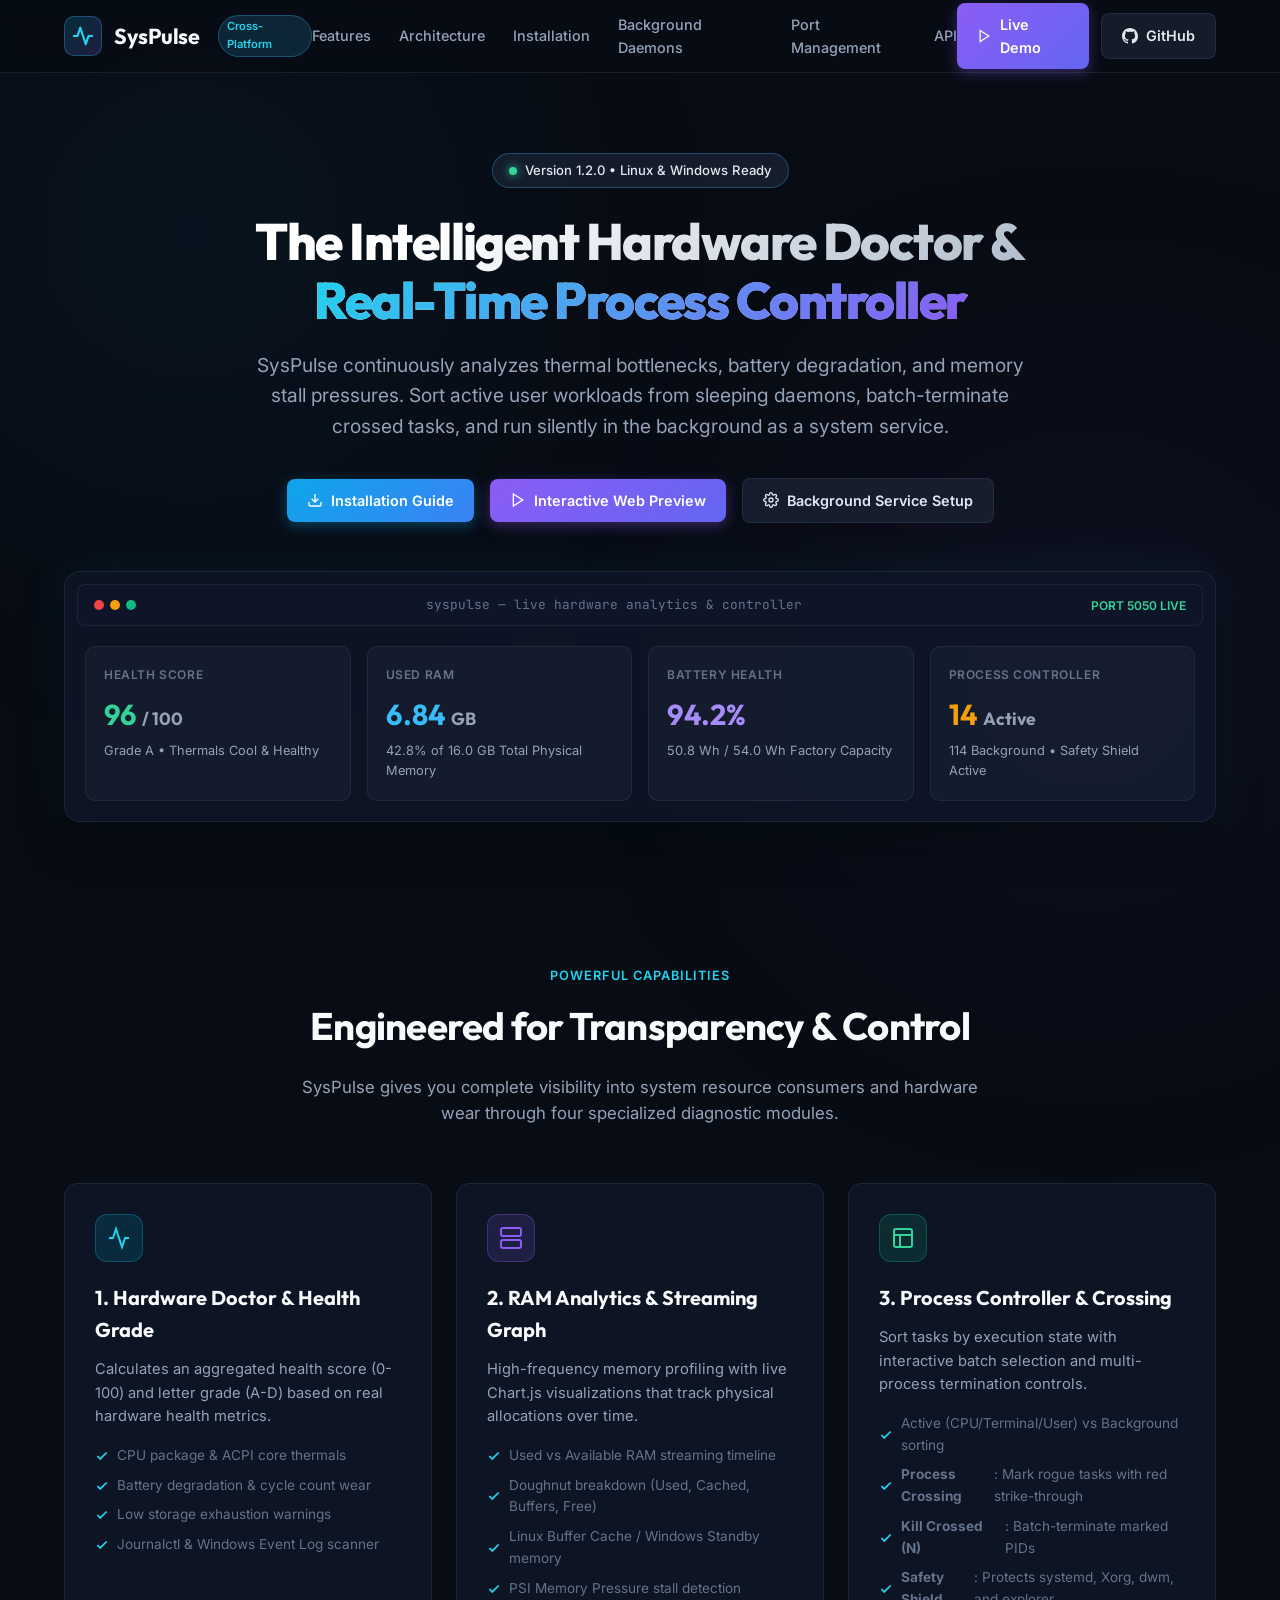
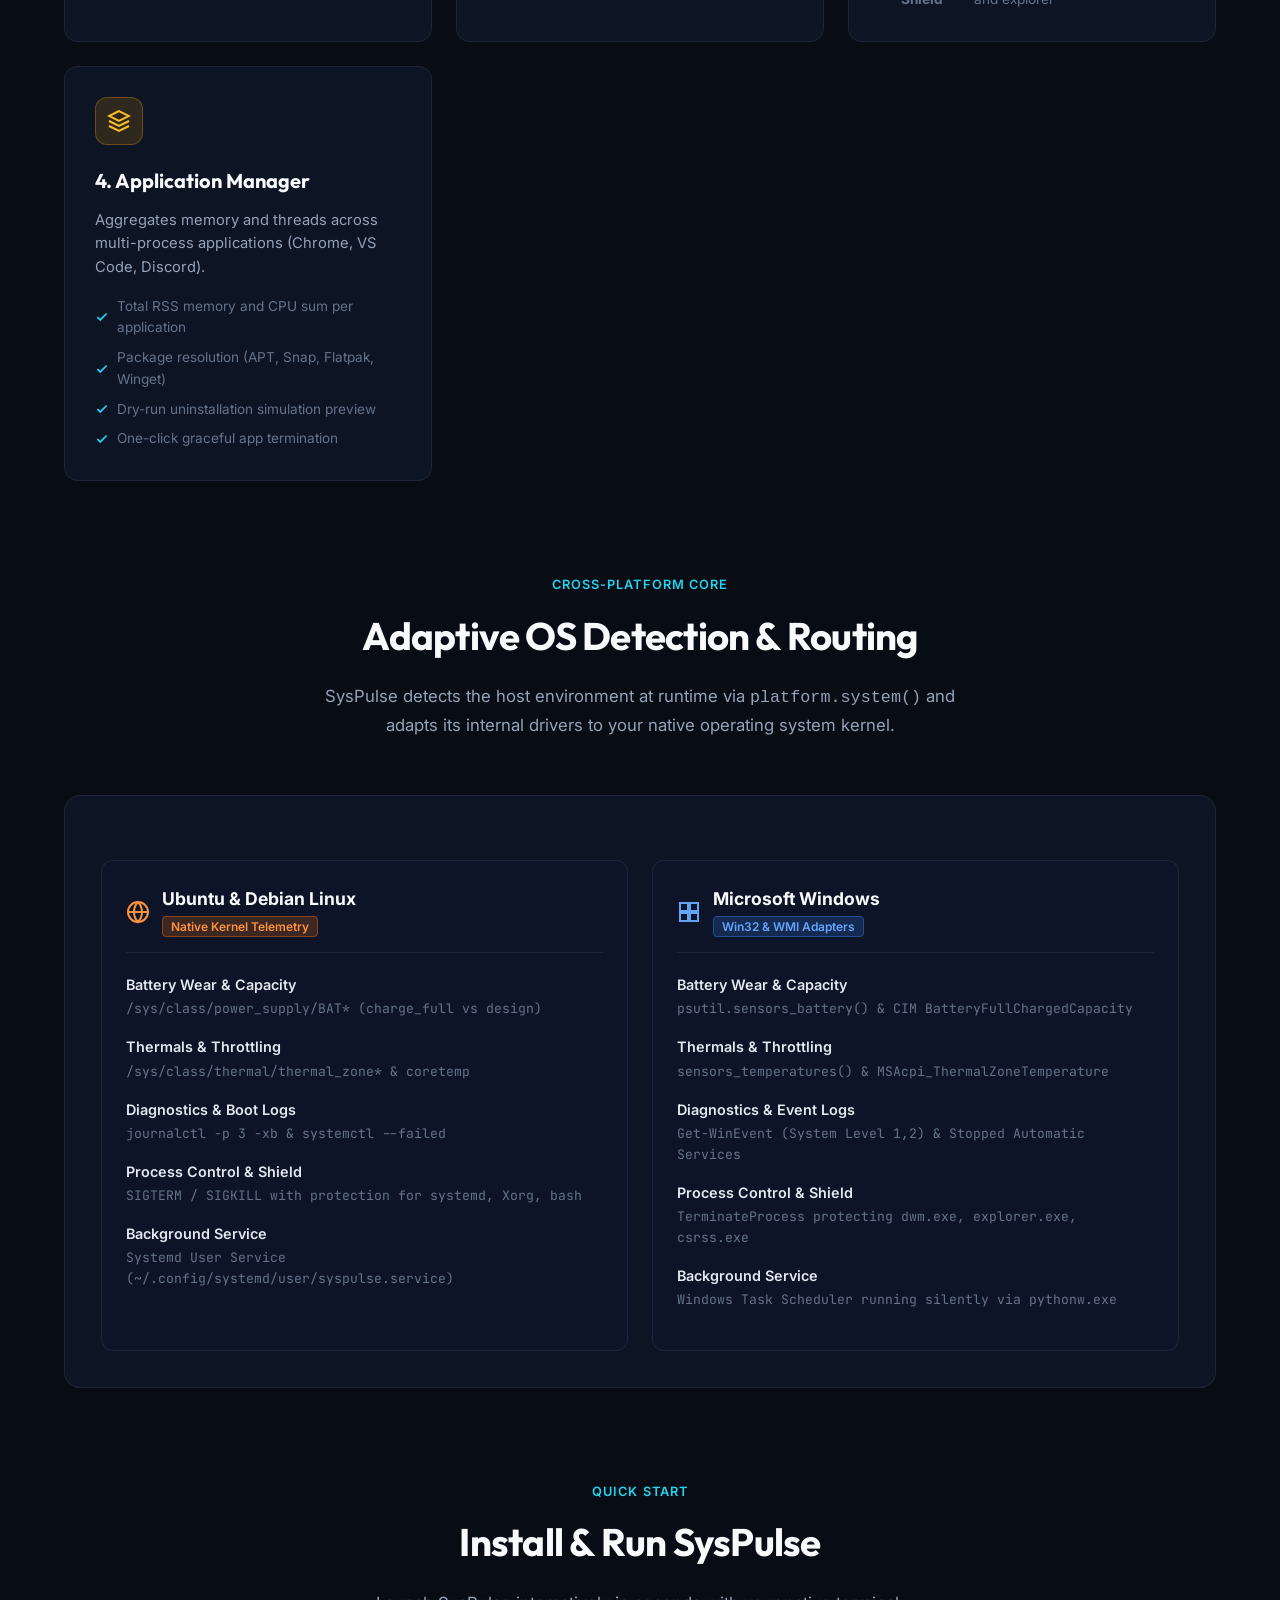
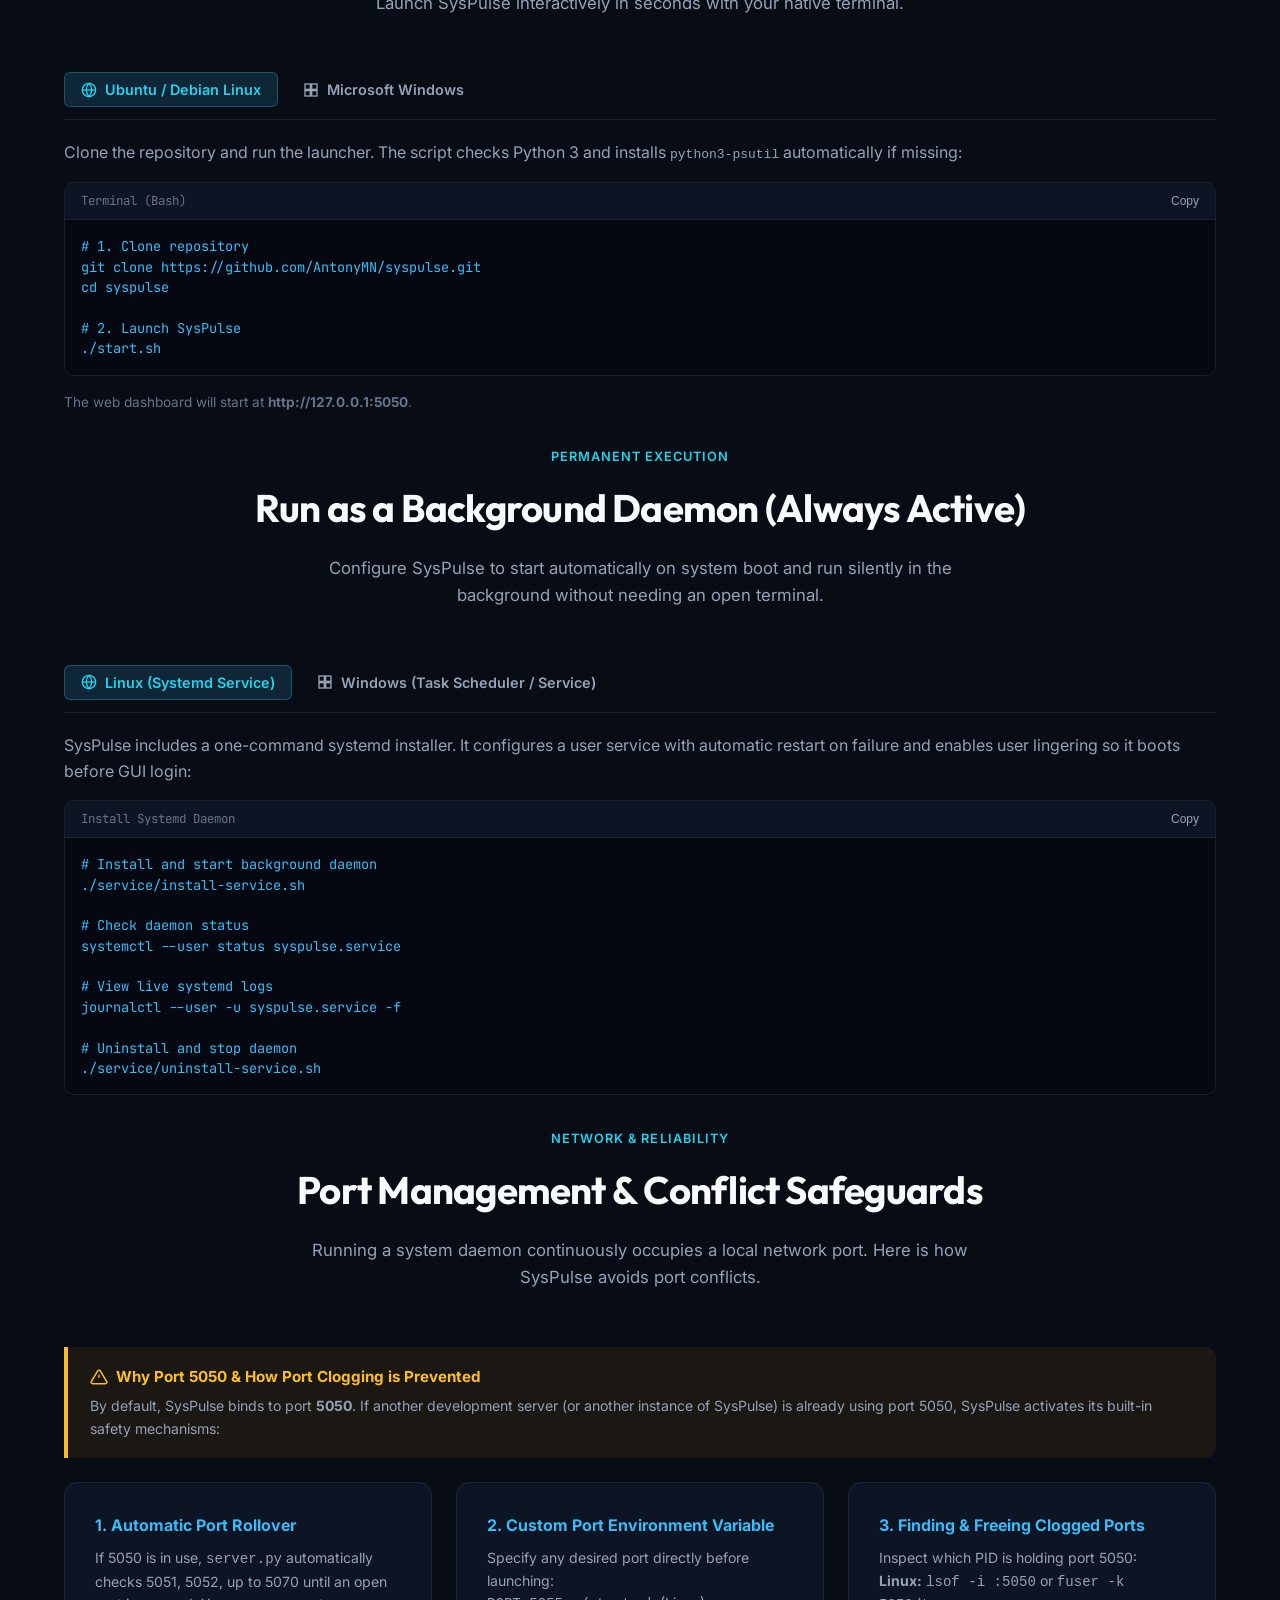
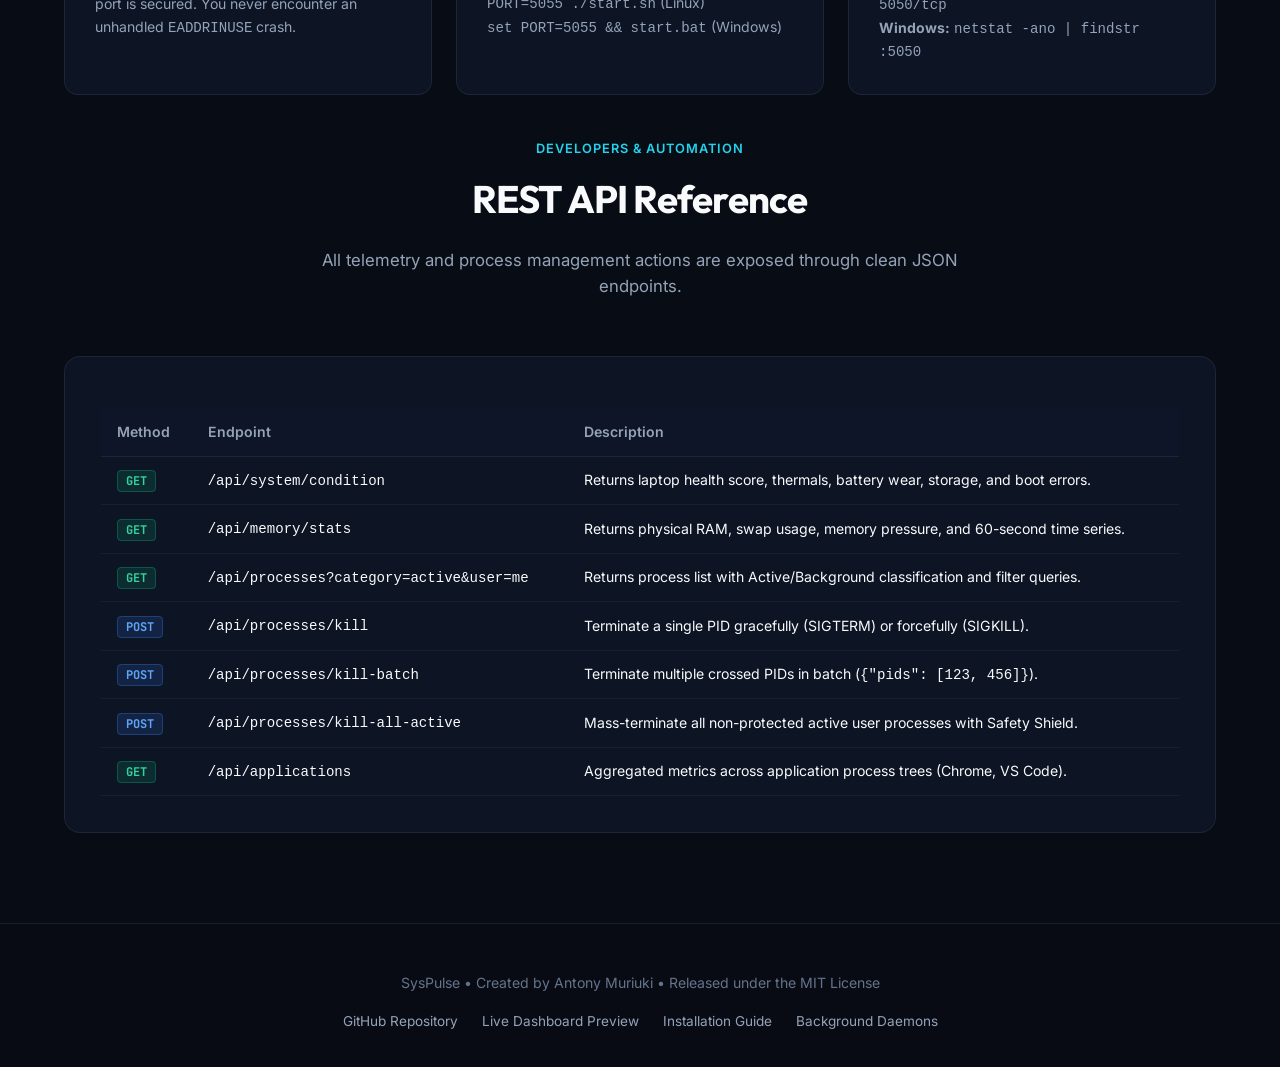
==== commit b1f1a23a: "feat: add cross-platform Linux & Windows support, background daemon services, and documentation port" ====
--- a/static/index.html
+++ b/static/index.html
@@ -3,911 +3,545 @@
 <head>
   <meta charset="UTF-8">
   <meta name="viewport" content="width=device-width, initial-scale=1.0">
-  <title>SysPulse | Ubuntu Laptop Health & Process Controller</title>
-  <meta name="description" content="Ubuntu Laptop Health Monitor, RAM Analytics Graph, and Process Controller with Active/Background sorting and Process Crossing.">
+  <title>SysPulse | System Health Doctor, RAM Telemetry & Process Controller</title>
+  <meta name="description" content="Cross-platform System Health Monitor, Real-Time RAM Analytics, and Process Controller for Ubuntu Linux and Windows.">
   <link rel="preconnect" href="https://fonts.googleapis.com">
   <link rel="preconnect" href="https://fonts.gstatic.com" crossorigin>
   <link href="https://fonts.googleapis.com/css2?family=Inter:wght@300;400;500;600;700&family=JetBrains+Mono:wght@400;500;600&family=Outfit:wght@500;600;700;800&display=swap" rel="stylesheet">
-  <link rel="stylesheet" href="css/style.css">
+  <link rel="stylesheet" href="css/landing.css">
 </head>
-<body class="dark-theme">
-
-  <!-- Main App Shell -->
-  <div class="app-layout">
-    
-    <!-- Top Navigation Bar -->
-    <header class="top-nav">
-      <div class="nav-brand">
+<body>
+
+  <!-- Sticky Top Navigation -->
+  <header class="nav-header">
+    <div class="container nav-content">
+      <a href="#" class="brand">
         <div class="brand-icon">
-          <svg width="24" height="24" viewBox="0 0 24 24" fill="none" stroke="currentColor" stroke-width="2.2" stroke-linecap="round" stroke-linejoin="round">
+          <svg width="22" height="22" viewBox="0 0 24 24" fill="none" stroke="currentColor" stroke-width="2.4" stroke-linecap="round" stroke-linejoin="round">
             <path d="M22 12h-4l-3 9L9 3l-3 9H2"/>
           </svg>
         </div>
-        <div class="brand-text">
-          <span class="brand-title">SysPulse</span>
-          <span class="brand-subtitle">Ubuntu Laptop Doctor & Process Controller</span>
-        </div>
-        <div class="live-pill" id="livePill">
-          <span class="live-dot"></span>
-          <span class="live-status">LIVE SYSTEM</span>
-        </div>
-      </div>
-
-      <!-- Quick System Info Chips -->
-      <div class="nav-system-info">
-        <div class="info-chip" title="Hostname">
-          <svg width="14" height="14" viewBox="0 0 24 24" fill="none" stroke="currentColor" stroke-width="2"><rect x="2" y="3" width="20" height="14" rx="2" ry="2"/><line x1="8" y1="21" x2="16" y2="21"/><line x1="12" y1="17" x2="12" y2="21"/></svg>
-          <span id="sysHostname">ubuntu</span>
-        </div>
-        <div class="info-chip" title="Operating System">
-          <svg width="14" height="14" viewBox="0 0 24 24" fill="none" stroke="currentColor" stroke-width="2"><circle cx="12" cy="12" r="10"/><path d="M12 2a14.5 14.5 0 0 0 0 20 14.5 14.5 0 0 0 0-20"/><path d="M2 12h20"/></svg>
-          <span id="sysOs">Ubuntu Linux</span>
-        </div>
-        <div class="info-chip" title="Uptime">
-          <svg width="14" height="14" viewBox="0 0 24 24" fill="none" stroke="currentColor" stroke-width="2"><circle cx="12" cy="12" r="10"/><polyline points="12 6 12 12 16 14"/></svg>
-          <span id="sysUptime">0h 0m</span>
-        </div>
-      </div>
-
-      <!-- Controls & Refresh -->
-      <div class="nav-controls">
-        <div class="refresh-interval-wrapper">
-          <label for="refreshSelect">Interval:</label>
-          <select id="refreshSelect" class="styled-select">
-            <option value="1000">1s (Ultra Fast)</option>
-            <option value="2000" selected>2s (Default)</option>
-            <option value="5000">5s (Relaxed)</option>
-            <option value="0">Paused</option>
-          </select>
-        </div>
-        <button id="btnManualRefresh" class="btn btn-secondary btn-icon" title="Refresh Now">
-          <svg id="refreshIcon" width="16" height="16" viewBox="0 0 24 24" fill="none" stroke="currentColor" stroke-width="2" stroke-linecap="round" stroke-linejoin="round">
-            <path d="M21.5 2v6h-6M21.34 15.57a10 10 0 1 1-.57-8.38l5.67-5.67"/>
-          </svg>
-          <span>Refresh</span>
+        <span class="brand-title">SysPulse</span>
+        <span class="brand-badge">Cross-Platform</span>
+      </a>
+
+      <nav class="nav-links">
+        <a href="#features" class="nav-link">Features</a>
+        <a href="#architecture" class="nav-link">Architecture</a>
+        <a href="#install" class="nav-link">Installation</a>
+        <a href="#daemons" class="nav-link">Background Daemons</a>
+        <a href="#ports" class="nav-link">Port Management</a>
+        <a href="#api" class="nav-link">API</a>
+      </nav>
+
+      <div class="nav-actions">
+        <a href="dashboard.html" class="btn btn-demo" title="Open Interactive Web Preview">
+          <svg width="16" height="16" viewBox="0 0 24 24" fill="none" stroke="currentColor" stroke-width="2"><polygon points="5 3 19 12 5 21 5 3"/></svg>
+          <span>Live Demo</span>
+        </a>
+        <a href="https://github.com/AntonyMN/syspulse" target="_blank" class="btn btn-secondary">
+          <svg width="16" height="16" viewBox="0 0 24 24" fill="currentColor"><path d="M12 0C5.37 0 0 5.37 0 12c0 5.31 3.435 9.795 8.205 11.385.6.105.825-.255.825-.57 0-.285-.015-1.23-.015-2.235-3.015.555-3.795-.735-4.035-1.41-.135-.345-.72-1.41-1.23-1.695-.42-.225-1.02-.78-.015-.795.945-.015 1.62.87 1.845 1.23 1.08 1.815 2.805 1.305 3.495.99.105-.78.42-1.305.765-1.605-2.67-.3-5.46-1.335-5.46-5.925 0-1.305.465-2.385 1.23-3.225-.12-.3-.54-1.53.12-3.18 0 0 1.005-.315 3.3 1.23.96-.27 1.98-.405 3-.405s2.04.135 3 .405c2.295-1.56 3.3-1.23 3.3-1.23.66 1.65.24 2.88.12 3.18.765.84 1.23 1.905 1.23 3.225 0 4.605-2.805 5.625-5.475 5.925.435.375.81 1.095.81 2.22 0 1.605-.015 2.895-.015 3.3 0 .315.225.69.825.57A12.02 12.02 0 0024 12c0-6.63-5.37-12-12-12z"/></svg>
+          <span>GitHub</span>
+        </a>
+      </div>
+    </div>
+  </header>
+
+  <!-- Hero Section -->
+  <section class="hero-section">
+    <div class="container">
+      <div class="hero-badge-pill">
+        <span class="pulse-dot"></span>
+        <span>Version 1.2.0 • Linux &amp; Windows Ready</span>
+      </div>
+
+      <h1 class="hero-title">
+        The Intelligent Hardware Doctor &amp;<br>
+        <span class="gradient-text">Real-Time Process Controller</span>
+      </h1>
+
+      <p class="hero-subtitle">
+        SysPulse continuously analyzes thermal bottlenecks, battery degradation, and memory stall pressures. Sort active user workloads from sleeping daemons, batch-terminate crossed tasks, and run silently in the background as a system service.
+      </p>
+
+      <div class="hero-cta-group">
+        <a href="#install" class="btn btn-primary">
+          <svg width="16" height="16" viewBox="0 0 24 24" fill="none" stroke="currentColor" stroke-width="2"><path d="M21 15v4a2 2 0 0 1-2 2H5a2 2 0 0 1-2-2v-4"/><polyline points="7 10 12 15 17 10"/><line x1="12" y1="15" x2="12" y2="3"/></svg>
+          <span>Installation Guide</span>
+        </a>
+        <a href="dashboard.html" class="btn btn-demo">
+          <svg width="16" height="16" viewBox="0 0 24 24" fill="none" stroke="currentColor" stroke-width="2"><polygon points="5 3 19 12 5 21 5 3"/></svg>
+          <span>Interactive Web Preview</span>
+        </a>
+        <a href="#daemons" class="btn btn-secondary">
+          <svg width="16" height="16" viewBox="0 0 24 24" fill="none" stroke="currentColor" stroke-width="2"><circle cx="12" cy="12" r="3"/><path d="M19.4 15a1.65 1.65 0 0 0 .33 1.82l.06.06a2 2 0 0 1 0 2.83 2 2 0 0 1-2.83 0l-.06-.06a1.65 1.65 0 0 0-1.82-.33 1.65 1.65 0 0 0-1 1.51V21a2 2 0 0 1-2 2 2 2 0 0 1-2-2v-.09A1.65 1.65 0 0 0 9 19.4a1.65 1.65 0 0 0-1.82.33l-.06.06a2 2 0 0 1-2.83 0 2 2 0 0 1 0-2.83l.06-.06a1.65 1.65 0 0 0 .33-1.82 1.65 1.65 0 0 0-1.51-1H3a2 2 0 0 1-2-2 2 2 0 0 1 2-2h.09A1.65 1.65 0 0 0 4.6 9a1.65 1.65 0 0 0-.33-1.82l-.06-.06a2 2 0 0 1 0-2.83 2 2 0 0 1 2.83 0l.06.06a1.65 1.65 0 0 0 1.82.33H9a1.65 1.65 0 0 0 1-1.51V3a2 2 0 0 1 2-2 2 2 0 0 1 2 2v.09a1.65 1.65 0 0 0 1 1.51 1.65 1.65 0 0 0 1.82-.33l.06-.06a2 2 0 0 1 2.83 0 2 2 0 0 1 0 2.83l-.06.06a1.65 1.65 0 0 0-.33 1.82V9a1.65 1.65 0 0 0 1.51 1H21a2 2 0 0 1 2 2 2 2 0 0 1-2 2h-.09a1.65 1.65 0 0 0-1.51 1z"/></svg>
+          <span>Background Service Setup</span>
+        </a>
+      </div>
+
+      <!-- Quick Telemetry Mockup Preview -->
+      <div class="preview-mockup-card">
+        <div class="mockup-header">
+          <div class="mockup-dots">
+            <span class="mockup-dot red"></span>
+            <span class="mockup-dot yellow"></span>
+            <span class="mockup-dot green"></span>
+          </div>
+          <span class="mockup-title">syspulse — live hardware analytics &amp; controller</span>
+          <span style="font-size: 0.75rem; color: #34d399; font-weight: 600;">PORT 5050 LIVE</span>
+        </div>
+        <div class="mockup-grid">
+          <div class="mockup-stat-box">
+            <div class="mockup-stat-label">Health Score</div>
+            <div class="mockup-stat-value" style="color: #34d399;">96 <span style="font-size: 1.1rem; color: #94a3b8;">/ 100</span></div>
+            <div class="mockup-stat-desc">Grade A • Thermals Cool &amp; Healthy</div>
+          </div>
+          <div class="mockup-stat-box">
+            <div class="mockup-stat-label">Used RAM</div>
+            <div class="mockup-stat-value" style="color: #38bdf8;">6.84 <span style="font-size: 1.1rem; color: #94a3b8;">GB</span></div>
+            <div class="mockup-stat-desc">42.8% of 16.0 GB Total Physical Memory</div>
+          </div>
+          <div class="mockup-stat-box">
+            <div class="mockup-stat-label">Battery Health</div>
+            <div class="mockup-stat-value" style="color: #a78bfa;">94.2%</div>
+            <div class="mockup-stat-desc">50.8 Wh / 54.0 Wh Factory Capacity</div>
+          </div>
+          <div class="mockup-stat-box">
+            <div class="mockup-stat-label">Process Controller</div>
+            <div class="mockup-stat-value" style="color: #f59e0b;">14 <span style="font-size: 1.1rem; color: #94a3b8;">Active</span></div>
+            <div class="mockup-stat-desc">114 Background • Safety Shield Active</div>
+          </div>
+        </div>
+      </div>
+    </div>
+  </section>
+
+  <!-- Core Features Section -->
+  <section class="container" id="features">
+    <div class="section-header">
+      <span class="section-tag">Powerful Capabilities</span>
+      <h2 class="section-title">Engineered for Transparency &amp; Control</h2>
+      <p class="section-desc">SysPulse gives you complete visibility into system resource consumers and hardware wear through four specialized diagnostic modules.</p>
+    </div>
+
+    <div class="features-grid">
+      <!-- Feature 1 -->
+      <div class="feature-card">
+        <div class="feature-icon-wrap feature-icon-cyan">
+          <svg width="24" height="24" viewBox="0 0 24 24" fill="none" stroke="currentColor" stroke-width="2"><path d="M22 12h-4l-3 9L9 3l-3 9H2"/></svg>
+        </div>
+        <h3 class="feature-card-title">1. Hardware Doctor &amp; Health Grade</h3>
+        <p class="feature-card-desc">Calculates an aggregated health score (0-100) and letter grade (A-D) based on real hardware health metrics.</p>
+        <ul class="feature-card-list">
+          <li><svg width="14" height="14" viewBox="0 0 24 24" fill="none" stroke="currentColor" stroke-width="3"><polyline points="20 6 9 17 4 12"/></svg> CPU package &amp; ACPI core thermals</li>
+          <li><svg width="14" height="14" viewBox="0 0 24 24" fill="none" stroke="currentColor" stroke-width="3"><polyline points="20 6 9 17 4 12"/></svg> Battery degradation &amp; cycle count wear</li>
+          <li><svg width="14" height="14" viewBox="0 0 24 24" fill="none" stroke="currentColor" stroke-width="3"><polyline points="20 6 9 17 4 12"/></svg> Low storage exhaustion warnings</li>
+          <li><svg width="14" height="14" viewBox="0 0 24 24" fill="none" stroke="currentColor" stroke-width="3"><polyline points="20 6 9 17 4 12"/></svg> Journalctl &amp; Windows Event Log scanner</li>
+        </ul>
+      </div>
+
+      <!-- Feature 2 -->
+      <div class="feature-card">
+        <div class="feature-icon-wrap feature-icon-purple">
+          <svg width="24" height="24" viewBox="0 0 24 24" fill="none" stroke="currentColor" stroke-width="2"><rect x="2" y="2" width="20" height="8" rx="2" ry="2"/><rect x="2" y="14" width="20" height="8" rx="2" ry="2"/><line x1="6" y1="6" x2="6.01" y2="6"/><line x1="6" y1="18" x2="6.01" y2="18"/></svg>
+        </div>
+        <h3 class="feature-card-title">2. RAM Analytics &amp; Streaming Graph</h3>
+        <p class="feature-card-desc">High-frequency memory profiling with live Chart.js visualizations that track physical allocations over time.</p>
+        <ul class="feature-card-list">
+          <li><svg width="14" height="14" viewBox="0 0 24 24" fill="none" stroke="currentColor" stroke-width="3"><polyline points="20 6 9 17 4 12"/></svg> Used vs Available RAM streaming timeline</li>
+          <li><svg width="14" height="14" viewBox="0 0 24 24" fill="none" stroke="currentColor" stroke-width="3"><polyline points="20 6 9 17 4 12"/></svg> Doughnut breakdown (Used, Cached, Buffers, Free)</li>
+          <li><svg width="14" height="14" viewBox="0 0 24 24" fill="none" stroke="currentColor" stroke-width="3"><polyline points="20 6 9 17 4 12"/></svg> Linux Buffer Cache / Windows Standby memory</li>
+          <li><svg width="14" height="14" viewBox="0 0 24 24" fill="none" stroke="currentColor" stroke-width="3"><polyline points="20 6 9 17 4 12"/></svg> PSI Memory Pressure stall detection</li>
+        </ul>
+      </div>
+
+      <!-- Feature 3 -->
+      <div class="feature-card">
+        <div class="feature-icon-wrap feature-icon-emerald">
+          <svg width="24" height="24" viewBox="0 0 24 24" fill="none" stroke="currentColor" stroke-width="2"><rect x="3" y="3" width="18" height="18" rx="2" ry="2"/><line x1="3" y1="9" x2="21" y2="9"/><line x1="9" y1="21" x2="9" y2="9"/></svg>
+        </div>
+        <h3 class="feature-card-title">3. Process Controller &amp; Crossing</h3>
+        <p class="feature-card-desc">Sort tasks by execution state with interactive batch selection and multi-process termination controls.</p>
+        <ul class="feature-card-list">
+          <li><svg width="14" height="14" viewBox="0 0 24 24" fill="none" stroke="currentColor" stroke-width="3"><polyline points="20 6 9 17 4 12"/></svg> Active (CPU/Terminal/User) vs Background sorting</li>
+          <li><svg width="14" height="14" viewBox="0 0 24 24" fill="none" stroke="currentColor" stroke-width="3"><polyline points="20 6 9 17 4 12"/></svg> <strong>Process Crossing</strong>: Mark rogue tasks with red strike-through</li>
+          <li><svg width="14" height="14" viewBox="0 0 24 24" fill="none" stroke="currentColor" stroke-width="3"><polyline points="20 6 9 17 4 12"/></svg> <strong>Kill Crossed (N)</strong>: Batch-terminate marked PIDs</li>
+          <li><svg width="14" height="14" viewBox="0 0 24 24" fill="none" stroke="currentColor" stroke-width="3"><polyline points="20 6 9 17 4 12"/></svg> <strong>Safety Shield</strong>: Protects systemd, Xorg, dwm, and explorer</li>
+        </ul>
+      </div>
+
+      <!-- Feature 4 -->
+      <div class="feature-card">
+        <div class="feature-icon-wrap feature-icon-amber">
+          <svg width="24" height="24" viewBox="0 0 24 24" fill="none" stroke="currentColor" stroke-width="2"><polygon points="12 2 2 7 12 12 22 7 12 2"/><polyline points="2 17 12 22 22 17"/><polyline points="2 12 12 17 22 12"/></svg>
+        </div>
+        <h3 class="feature-card-title">4. Application Manager</h3>
+        <p class="feature-card-desc">Aggregates memory and threads across multi-process applications (Chrome, VS Code, Discord).</p>
+        <ul class="feature-card-list">
+          <li><svg width="14" height="14" viewBox="0 0 24 24" fill="none" stroke="currentColor" stroke-width="3"><polyline points="20 6 9 17 4 12"/></svg> Total RSS memory and CPU sum per application</li>
+          <li><svg width="14" height="14" viewBox="0 0 24 24" fill="none" stroke="currentColor" stroke-width="3"><polyline points="20 6 9 17 4 12"/></svg> Package resolution (APT, Snap, Flatpak, Winget)</li>
+          <li><svg width="14" height="14" viewBox="0 0 24 24" fill="none" stroke="currentColor" stroke-width="3"><polyline points="20 6 9 17 4 12"/></svg> Dry-run uninstallation simulation preview</li>
+          <li><svg width="14" height="14" viewBox="0 0 24 24" fill="none" stroke="currentColor" stroke-width="3"><polyline points="20 6 9 17 4 12"/></svg> One-click graceful app termination</li>
+        </ul>
+      </div>
+    </div>
+  </section>
+
+  <!-- Architecture & OS Detection Matrix -->
+  <section class="container" id="architecture">
+    <div class="section-header">
+      <span class="section-tag">Cross-Platform Core</span>
+      <h2 class="section-title">Adaptive OS Detection &amp; Routing</h2>
+      <p class="section-desc">SysPulse detects the host environment at runtime via <code>platform.system()</code> and adapts its internal drivers to your native operating system kernel.</p>
+    </div>
+
+    <div class="arch-card">
+      <div class="arch-matrix">
+        <!-- Linux Column -->
+        <div class="arch-column">
+          <div class="arch-header">
+            <svg width="24" height="24" viewBox="0 0 24 24" fill="none" stroke="#fb923c" stroke-width="2"><circle cx="12" cy="12" r="10"/><path d="M12 2a14.5 14.5 0 0 0 0 20 14.5 14.5 0 0 0 0-20"/><path d="M2 12h20"/></svg>
+            <div>
+              <div style="font-weight: 700; font-size: 1.1rem;">Ubuntu &amp; Debian Linux</div>
+              <span class="arch-os-badge badge-linux">Native Kernel Telemetry</span>
+            </div>
+          </div>
+          <div class="arch-item">
+            <div>
+              <div class="arch-item-title">Battery Wear &amp; Capacity</div>
+              <div class="arch-item-detail">/sys/class/power_supply/BAT* (charge_full vs design)</div>
+            </div>
+          </div>
+          <div class="arch-item">
+            <div>
+              <div class="arch-item-title">Thermals &amp; Throttling</div>
+              <div class="arch-item-detail">/sys/class/thermal/thermal_zone* &amp; coretemp</div>
+            </div>
+          </div>
+          <div class="arch-item">
+            <div>
+              <div class="arch-item-title">Diagnostics &amp; Boot Logs</div>
+              <div class="arch-item-detail">journalctl -p 3 -xb &amp; systemctl --failed</div>
+            </div>
+          </div>
+          <div class="arch-item">
+            <div>
+              <div class="arch-item-title">Process Control &amp; Shield</div>
+              <div class="arch-item-detail">SIGTERM / SIGKILL with protection for systemd, Xorg, bash</div>
+            </div>
+          </div>
+          <div class="arch-item">
+            <div>
+              <div class="arch-item-title">Background Service</div>
+              <div class="arch-item-detail">Systemd User Service (~/.config/systemd/user/syspulse.service)</div>
+            </div>
+          </div>
+        </div>
+
+        <!-- Windows Column -->
+        <div class="arch-column">
+          <div class="arch-header">
+            <svg width="24" height="24" viewBox="0 0 24 24" fill="none" stroke="#60a5fa" stroke-width="2"><rect x="3" y="3" width="8" height="8"/><rect x="13" y="3" width="8" height="8"/><rect x="3" y="13" width="8" height="8"/><rect x="13" y="13" width="8" height="8"/></svg>
+            <div>
+              <div style="font-weight: 700; font-size: 1.1rem;">Microsoft Windows</div>
+              <span class="arch-os-badge badge-windows">Win32 &amp; WMI Adapters</span>
+            </div>
+          </div>
+          <div class="arch-item">
+            <div>
+              <div class="arch-item-title">Battery Wear &amp; Capacity</div>
+              <div class="arch-item-detail">psutil.sensors_battery() &amp; CIM BatteryFullChargedCapacity</div>
+            </div>
+          </div>
+          <div class="arch-item">
+            <div>
+              <div class="arch-item-title">Thermals &amp; Throttling</div>
+              <div class="arch-item-detail">sensors_temperatures() &amp; MSAcpi_ThermalZoneTemperature</div>
+            </div>
+          </div>
+          <div class="arch-item">
+            <div>
+              <div class="arch-item-title">Diagnostics &amp; Event Logs</div>
+              <div class="arch-item-detail">Get-WinEvent (System Level 1,2) &amp; Stopped Automatic Services</div>
+            </div>
+          </div>
+          <div class="arch-item">
+            <div>
+              <div class="arch-item-title">Process Control &amp; Shield</div>
+              <div class="arch-item-detail">TerminateProcess protecting dwm.exe, explorer.exe, csrss.exe</div>
+            </div>
+          </div>
+          <div class="arch-item">
+            <div>
+              <div class="arch-item-title">Background Service</div>
+              <div class="arch-item-detail">Windows Task Scheduler running silently via pythonw.exe</div>
+            </div>
+          </div>
+        </div>
+      </div>
+    </div>
+  </section>
+
+  <!-- Installation Guide Section -->
+  <section class="container" id="install">
+    <div class="section-header">
+      <span class="section-tag">Quick Start</span>
+      <h2 class="section-title">Install &amp; Run SysPulse</h2>
+      <p class="section-desc">Launch SysPulse interactively in seconds with your native terminal.</p>
+    </div>
+
+    <div class="tabs-container">
+      <div class="tab-buttons">
+        <button class="tab-btn active" data-target="tab-install-linux">
+          <svg width="16" height="16" viewBox="0 0 24 24" fill="none" stroke="currentColor" stroke-width="2"><circle cx="12" cy="12" r="10"/><path d="M12 2a14.5 14.5 0 0 0 0 20 14.5 14.5 0 0 0 0-20"/><path d="M2 12h20"/></svg>
+          <span>Ubuntu / Debian Linux</span>
         </button>
-      </div>
-    </header>
-
-    <!-- Demo Showcase Mode Banner (GitHub Pages / Static Preview) -->
-    <div id="demoBanner" class="demo-banner" style="display: none;">
-      <div class="demo-left">
-        <span class="demo-badge">
-          <svg width="12" height="12" viewBox="0 0 24 24" fill="none" stroke="currentColor" stroke-width="2.5"><polygon points="12 2 15.09 8.26 22 9.27 17 14.14 18.18 21.02 12 17.77 5.82 21.02 7 14.14 2 9.27 8.91 8.26 12 2"/></svg>
-          Live Web Demo
-        </span>
-        <span class="demo-text">SysPulse is running in preview mode with simulated Ubuntu Linux telemetry. Run locally on Ubuntu with <code>./start.sh</code> for real hardware stats and process controls.</span>
-      </div>
-      <a href="https://github.com/AntonyMN/syspulse" target="_blank" class="demo-github-link">
-        <svg width="14" height="14" viewBox="0 0 24 24" fill="currentColor"><path d="M12 0C5.37 0 0 5.37 0 12c0 5.31 3.435 9.795 8.205 11.385.6.105.825-.255.825-.57 0-.285-.015-1.23-.015-2.235-3.015.555-3.795-.735-4.035-1.41-.135-.345-.72-1.41-1.23-1.695-.42-.225-1.02-.78-.015-.795.945-.015 1.62.87 1.845 1.23 1.08 1.815 2.805 1.305 3.495.99.105-.78.42-1.305.765-1.605-2.67-.3-5.46-1.335-5.46-5.925 0-1.305.465-2.385 1.23-3.225-.12-.3-.54-1.53.12-3.18 0 0 1.005-.315 3.3 1.23.96-.27 1.98-.405 3-.405s2.04.135 3 .405c2.295-1.56 3.3-1.23 3.3-1.23.66 1.65.24 2.88.12 3.18.765.84 1.23 1.905 1.23 3.225 0 4.605-2.805 5.625-5.475 5.925.435.375.81 1.095.81 2.22 0 1.605-.015 2.895-.015 3.3 0 .315.225.69.825.57A12.02 12.02 0 0024 12c0-6.63-5.37-12-12-12z"/></svg>
-        GitHub Repo
-      </a>
-    </div>
-
-    <!-- Global Progress Bar for Auto-refresh countdown -->
-    <div class="refresh-progress-bar"><div class="progress-fill" id="countdownBar"></div></div>
-
-    <!-- Navigation Tabs -->
-    <nav class="sub-nav">
-      <div class="tabs-group">
-        <button class="nav-tab active" data-tab="tab-overview">
-          <svg width="16" height="16" viewBox="0 0 24 24" fill="none" stroke="currentColor" stroke-width="2"><path d="M22 12h-4l-3 9L9 3l-3 9H2"/></svg>
-          <span>1. Laptop Condition & Issues</span>
-          <span class="tab-badge warning-badge" id="issuesCountBadge">0</span>
+        <button class="tab-btn" data-target="tab-install-windows">
+          <svg width="16" height="16" viewBox="0 0 24 24" fill="none" stroke="currentColor" stroke-width="2"><rect x="3" y="3" width="8" height="8"/><rect x="13" y="3" width="8" height="8"/><rect x="3" y="13" width="8" height="8"/><rect x="13" y="13" width="8" height="8"/></svg>
+          <span>Microsoft Windows</span>
         </button>
-        <button class="nav-tab" data-tab="tab-ram">
-          <svg width="16" height="16" viewBox="0 0 24 24" fill="none" stroke="currentColor" stroke-width="2"><rect x="2" y="2" width="20" height="8" rx="2" ry="2"/><rect x="2" y="14" width="20" height="8" rx="2" ry="2"/><line x1="6" y1="6" x2="6.01" y2="6"/><line x1="6" y1="18" x2="6.01" y2="18"/></svg>
-          <span>2. RAM Analytics & Graph</span>
-          <span class="tab-badge info-badge" id="ramQuickBadge">--%</span>
+      </div>
+
+      <!-- Linux Install Tab -->
+      <div id="tab-install-linux" class="tab-pane active">
+        <p style="color: var(--text-muted); margin-bottom: 12px;">Clone the repository and run the launcher. The script checks Python 3 and installs <code>python3-psutil</code> automatically if missing:</p>
+        <div class="code-block">
+          <div class="code-header">
+            <span>Terminal (Bash)</span>
+            <button class="btn-copy" onclick="copyCode(this)">Copy</button>
+          </div>
+          <pre class="code-content"># 1. Clone repository
+git clone https://github.com/AntonyMN/syspulse.git
+cd syspulse
+
+# 2. Launch SysPulse
+./start.sh</pre>
+        </div>
+        <p style="color: var(--text-dim); font-size: 0.85rem;">The web dashboard will start at <strong>http://127.0.0.1:5050</strong>.</p>
+      </div>
+
+      <!-- Windows Install Tab -->
+      <div id="tab-install-windows" class="tab-pane">
+        <p style="color: var(--text-muted); margin-bottom: 12px;">Run the batch launcher in Command Prompt or PowerShell. It verifies Python 3, installs <code>psutil</code> via pip, and opens your default browser:</p>
+        <div class="code-block">
+          <div class="code-header">
+            <span>Command Prompt / PowerShell</span>
+            <button class="btn-copy" onclick="copyCode(this)">Copy</button>
+          </div>
+          <pre class="code-content">:: 1. Clone repository
+git clone https://github.com/AntonyMN/syspulse.git
+cd syspulse
+
+:: 2. Launch SysPulse
+start.bat</pre>
+        </div>
+        <p style="color: var(--text-dim); font-size: 0.85rem;">Your default web browser will automatically open <strong>http://127.0.0.1:5050</strong>.</p>
+      </div>
+    </div>
+  </section>
+
+  <!-- Background Daemon / Service Setup -->
+  <section class="container" id="daemons">
+    <div class="section-header">
+      <span class="section-tag">Permanent Execution</span>
+      <h2 class="section-title">Run as a Background Daemon (Always Active)</h2>
+      <p class="section-desc">Configure SysPulse to start automatically on system boot and run silently in the background without needing an open terminal.</p>
+    </div>
+
+    <div class="tabs-container">
+      <div class="tab-buttons">
+        <button class="tab-btn active" data-target="tab-daemon-linux">
+          <svg width="16" height="16" viewBox="0 0 24 24" fill="none" stroke="currentColor" stroke-width="2"><circle cx="12" cy="12" r="10"/><path d="M12 2a14.5 14.5 0 0 0 0 20 14.5 14.5 0 0 0 0-20"/><path d="M2 12h20"/></svg>
+          <span>Linux (Systemd Service)</span>
         </button>
-        <button class="nav-tab" data-tab="tab-processes">
-          <svg width="16" height="16" viewBox="0 0 24 24" fill="none" stroke="currentColor" stroke-width="2"><line x1="8" y1="6" x2="21" y2="6"/><line x1="8" y1="12" x2="21" y2="12"/><line x1="8" y1="18" x2="21" y2="18"/><line x1="3" y1="6" x2="3.01" y2="6"/><line x1="3" y1="12" x2="3.01" y2="12"/><line x1="3" y1="18" x2="3.01" y2="18"/></svg>
-          <span>3. Process Manager</span>
-          <span class="tab-badge active-badge" id="activeProcsCountBadge">0 Active</span>
+        <button class="tab-btn" data-target="tab-daemon-windows">
+          <svg width="16" height="16" viewBox="0 0 24 24" fill="none" stroke="currentColor" stroke-width="2"><rect x="3" y="3" width="8" height="8"/><rect x="13" y="3" width="8" height="8"/><rect x="3" y="13" width="8" height="8"/><rect x="13" y="13" width="8" height="8"/></svg>
+          <span>Windows (Task Scheduler / Service)</span>
         </button>
-        <button class="nav-tab" data-tab="tab-apps">
-          <svg width="16" height="16" viewBox="0 0 24 24" fill="none" stroke="currentColor" stroke-width="2">
-            <rect x="3" y="3" width="7" height="7" rx="1.5"></rect>
-            <rect x="14" y="3" width="7" height="7" rx="1.5"></rect>
-            <rect x="14" y="14" width="7" height="7" rx="1.5"></rect>
-            <rect x="3" y="14" width="7" height="7" rx="1.5"></rect>
-          </svg>
-          <span>4. Running Programs & Apps</span>
-          <span class="tab-badge info-badge" id="appsCountBadge">0 Apps</span>
-        </button>
-      </div>
-    </nav>
-
-    <!-- Main Content Area -->
-    <main class="main-content">
-
-      <!-- ============================================================== -->
-      <!-- TAB 1: LAPTOP CONDITION & ISSUES                                -->
-      <!-- ============================================================== -->
-      <section id="tab-overview" class="tab-content active">
+      </div>
+
+      <!-- Linux Daemon Tab -->
+      <div id="tab-daemon-linux" class="tab-pane active">
+        <p style="color: var(--text-muted); margin-bottom: 12px;">SysPulse includes a one-command systemd installer. It configures a user service with automatic restart on failure and enables user lingering so it boots before GUI login:</p>
+        <div class="code-block">
+          <div class="code-header">
+            <span>Install Systemd Daemon</span>
+            <button class="btn-copy" onclick="copyCode(this)">Copy</button>
+          </div>
+          <pre class="code-content"># Install and start background daemon
+./service/install-service.sh
+
+# Check daemon status
+systemctl --user status syspulse.service
+
+# View live systemd logs
+journalctl --user -u syspulse.service -f
+
+# Uninstall and stop daemon
+./service/uninstall-service.sh</pre>
+        </div>
+      </div>
+
+      <!-- Windows Daemon Tab -->
+      <div id="tab-daemon-windows" class="tab-pane">
+        <p style="color: var(--text-muted); margin-bottom: 12px;">On Windows, SysPulse registers a Scheduled Task triggered at user logon. It uses <code>pythonw.exe</code> (headless Python) so no command prompt window remains visible:</p>
+        <div class="code-block">
+          <div class="code-header">
+            <span>Install Windows Background Task</span>
+            <button class="btn-copy" onclick="copyCode(this)">Copy</button>
+          </div>
+          <pre class="code-content">:: Run installer (registers SysPulseDaemon via schtasks)
+service\install-service.bat
+
+:: Alternatively, run in PowerShell:
+powershell -ExecutionPolicy Bypass -File service\install-service.ps1
+
+:: To stop and remove the background task:
+service\uninstall-service.bat</pre>
+        </div>
+      </div>
+    </div>
+  </section>
+
+  <!-- Port Clogging & Conflict Management -->
+  <section class="container" id="ports">
+    <div class="section-header">
+      <span class="section-tag">Network &amp; Reliability</span>
+      <h2 class="section-title">Port Management &amp; Conflict Safeguards</h2>
+      <p class="section-desc">Running a system daemon continuously occupies a local network port. Here is how SysPulse avoids port conflicts.</p>
+    </div>
+
+    <div class="alert-box alert-warning">
+      <div class="alert-title">
+        <svg width="18" height="18" viewBox="0 0 24 24" fill="none" stroke="currentColor" stroke-width="2"><path d="M10.29 3.86L1.82 18a2 2 0 0 0 1.71 3h16.94a2 2 0 0 0 1.71-3L13.71 3.86a2 2 0 0 0-3.42 0z"/><line x1="12" y1="9" x2="12" y2="13"/><line x1="12" y1="17" x2="12.01" y2="17"/></svg>
+        <span>Why Port 5050 &amp; How Port Clogging is Prevented</span>
+      </div>
+      <div class="alert-desc">
+        By default, SysPulse binds to port <strong>5050</strong>. If another development server (or another instance of SysPulse) is already using port 5050, SysPulse activates its built-in safety mechanisms:
+      </div>
+    </div>
+
+    <div class="features-grid" style="margin-bottom: 40px;">
+      <div class="feature-card">
+        <h4 style="color: #38bdf8; margin-bottom: 8px;">1. Automatic Port Rollover</h4>
+        <p style="font-size: 0.88rem; color: var(--text-muted);">If 5050 is in use, <code>server.py</code> automatically checks 5051, 5052, up to 5070 until an open port is secured. You never encounter an unhandled <code>EADDRINUSE</code> crash.</p>
+      </div>
+      <div class="feature-card">
+        <h4 style="color: #38bdf8; margin-bottom: 8px;">2. Custom Port Environment Variable</h4>
+        <p style="font-size: 0.88rem; color: var(--text-muted);">Specify any desired port directly before launching:<br>
+        <code>PORT=5055 ./start.sh</code> (Linux)<br>
+        <code>set PORT=5055 &amp;&amp; start.bat</code> (Windows)</p>
+      </div>
+      <div class="feature-card">
+        <h4 style="color: #38bdf8; margin-bottom: 8px;">3. Finding &amp; Freeing Clogged Ports</h4>
+        <p style="font-size: 0.88rem; color: var(--text-muted);">Inspect which PID is holding port 5050:<br>
+        <strong>Linux:</strong> <code>lsof -i :5050</code> or <code>fuser -k 5050/tcp</code><br>
+        <strong>Windows:</strong> <code>netstat -ano | findstr :5050</code></p>
+      </div>
+    </div>
+  </section>
+
+  <!-- REST API Reference -->
+  <section class="container" id="api">
+    <div class="section-header">
+      <span class="section-tag">Developers &amp; Automation</span>
+      <h2 class="section-title">REST API Reference</h2>
+      <p class="section-desc">All telemetry and process management actions are exposed through clean JSON endpoints.</p>
+    </div>
+
+    <div class="arch-card">
+      <table class="api-table">
+        <thead>
+          <tr>
+            <th>Method</th>
+            <th>Endpoint</th>
+            <th>Description</th>
+          </tr>
+        </thead>
+        <tbody>
+          <tr>
+            <td><span class="api-badge badge-get">GET</span></td>
+            <td><code>/api/system/condition</code></td>
+            <td>Returns laptop health score, thermals, battery wear, storage, and boot errors.</td>
+          </tr>
+          <tr>
+            <td><span class="api-badge badge-get">GET</span></td>
+            <td><code>/api/memory/stats</code></td>
+            <td>Returns physical RAM, swap usage, memory pressure, and 60-second time series.</td>
+          </tr>
+          <tr>
+            <td><span class="api-badge badge-get">GET</span></td>
+            <td><code>/api/processes?category=active&amp;user=me</code></td>
+            <td>Returns process list with Active/Background classification and filter queries.</td>
+          </tr>
+          <tr>
+            <td><span class="api-badge badge-post">POST</span></td>
+            <td><code>/api/processes/kill</code></td>
+            <td>Terminate a single PID gracefully (SIGTERM) or forcefully (SIGKILL).</td>
+          </tr>
+          <tr>
+            <td><span class="api-badge badge-post">POST</span></td>
+            <td><code>/api/processes/kill-batch</code></td>
+            <td>Terminate multiple crossed PIDs in batch (<code>{"pids": [123, 456]}</code>).</td>
+          </tr>
+          <tr>
+            <td><span class="api-badge badge-post">POST</span></td>
+            <td><code>/api/processes/kill-all-active</code></td>
+            <td>Mass-terminate all non-protected active user processes with Safety Shield.</td>
+          </tr>
+          <tr>
+            <td><span class="api-badge badge-get">GET</span></td>
+            <td><code>/api/applications</code></td>
+            <td>Aggregated metrics across application process trees (Chrome, VS Code).</td>
+          </tr>
+        </tbody>
+      </table>
+    </div>
+  </section>
+
+  <!-- Footer -->
+  <footer class="footer">
+    <div class="container">
+      <p class="footer-text">SysPulse • Created by Antony Muriuki • Released under the MIT License</p>
+      <div class="footer-links">
+        <a href="https://github.com/AntonyMN/syspulse" target="_blank">GitHub Repository</a>
+        <a href="dashboard.html">Live Dashboard Preview</a>
+        <a href="#install">Installation Guide</a>
+        <a href="#daemons">Background Daemons</a>
+      </div>
+    </div>
+  </footer>
+
+  <!-- Script for Tabs and Copy Buttons -->
+  <script>
+    // Tab switching
+    document.querySelectorAll('.tab-btn').forEach(button => {
+      button.addEventListener('click', () => {
+        const parent = button.closest('.tabs-container');
+        parent.querySelectorAll('.tab-btn').forEach(btn => btn.classList.remove('active'));
+        parent.querySelectorAll('.tab-pane').forEach(pane => pane.classList.remove('active'));
         
-        <!-- Condition Summary Hero Banner -->
-        <div class="health-hero-card" id="healthHeroCard">
-          <div class="health-score-container">
-            <div class="health-gauge">
-              <svg class="score-circle-svg" viewBox="0 0 120 120">
-                <circle class="score-circle-bg" cx="60" cy="60" r="50"></circle>
-                <circle class="score-circle-bar" id="scoreCircleBar" cx="60" cy="60" r="50"></circle>
-              </svg>
-              <div class="score-text">
-                <span class="score-num" id="healthScoreNum">--</span>
-                <span class="score-label">HEALTH SCORE</span>
-              </div>
-            </div>
-            <div class="health-grade-badge" id="healthGradeBadge">--</div>
-          </div>
-
-          <div class="health-summary-details">
-            <div class="health-title-row">
-              <h2 id="healthStatusTitle">Analyzing Laptop Condition...</h2>
-              <span class="health-pill" id="healthStatusPill">Scanning Hardware</span>
-            </div>
-            <p class="health-description" id="healthDescription">
-              Evaluating CPU temperature sensors, battery wear level, Linux boot logs, kernel errors, and storage capacity.
-            </p>
-            <div class="health-deductions-list" id="healthDeductionsList"></div>
-          </div>
-
-          <div class="health-quick-stats">
-            <div class="quick-stat-box">
-              <span class="stat-caption">Max Temp</span>
-              <span class="stat-val" id="quickStatTemp">--°C</span>
-              <span class="stat-sub" id="quickStatTempSub">Package Sensor</span>
-            </div>
-            <div class="quick-stat-box">
-              <span class="stat-caption">Battery Wear</span>
-              <span class="stat-val" id="quickStatBatteryWear">--%</span>
-              <span class="stat-sub" id="quickStatBatteryCycles">-- cycles</span>
-            </div>
-            <div class="quick-stat-box">
-              <span class="stat-caption">Storage (/)</span>
-              <span class="stat-val" id="quickStatStorage">--%</span>
-              <span class="stat-sub" id="quickStatStorageFree">-- free</span>
-            </div>
-          </div>
-        </div>
-
-        <!-- 4 Grid Hardware Cards -->
-        <div class="cards-grid-4">
-          
-          <!-- Card: Thermals -->
-          <div class="glass-card hardware-card">
-            <div class="card-header">
-              <div class="card-icon icon-thermals">
-                <svg width="20" height="20" viewBox="0 0 24 24" fill="none" stroke="currentColor" stroke-width="2"><path d="M14 14.76V3.5a2.5 2.5 0 0 0-5 0v11.26a4.5 4.5 0 1 0 5 0z"/></svg>
-              </div>
-              <div class="card-title-wrap">
-                <h3>Thermal & Temperature</h3>
-                <span class="card-subtitle">CPU & ACPI Sensors</span>
-              </div>
-              <span class="status-indicator" id="thermalStatusBadge">Normal</span>
-            </div>
-            <div class="card-body">
-              <div class="hero-metric">
-                <span class="metric-number" id="cpuPackageTemp">--</span>
-                <span class="metric-unit">°C</span>
-                <span class="metric-tag" id="cpuTempTag">Normal</span>
-              </div>
-              <div class="sensor-bars-list" id="cpuSensorsList">
-                <!-- Dynamically populated core temps -->
-              </div>
-            </div>
-          </div>
-
-          <!-- Card: Battery Health -->
-          <div class="glass-card hardware-card">
-            <div class="card-header">
-              <div class="card-icon icon-battery">
-                <svg width="20" height="20" viewBox="0 0 24 24" fill="none" stroke="currentColor" stroke-width="2"><rect x="2" y="7" width="16" height="10" rx="2" ry="2"/><line x1="22" y1="11" x2="22" y2="13"/></svg>
-              </div>
-              <div class="card-title-wrap">
-                <h3>Battery Health & Wear</h3>
-                <span class="card-subtitle">Wear level & charge capacity</span>
-              </div>
-              <span class="status-indicator" id="batteryStateBadge">Scanning</span>
-            </div>
-            <div class="card-body">
-              <div class="hero-metric">
-                <span class="metric-number" id="batteryLevelNum">--</span>
-                <span class="metric-unit">%</span>
-                <span class="metric-tag" id="batteryPluggedTag">Plugged</span>
-              </div>
-              <div class="metric-row">
-                <span>Battery Health:</span>
-                <strong id="batteryHealthPct">--%</strong>
-              </div>
-              <div class="metric-row">
-                <span>Wear Level:</span>
-                <strong id="batteryWearPct">--%</strong>
-              </div>
-              <div class="metric-row">
-                <span>Cycle Count:</span>
-                <strong id="batteryCycleCount">--</strong>
-              </div>
-              <div class="metric-row">
-                <span>Assessment:</span>
-                <span id="batteryAssessmentText" class="badge-mini">Calculating...</span>
-              </div>
-            </div>
-          </div>
-
-          <!-- Card: Storage Condition -->
-          <div class="glass-card hardware-card">
-            <div class="card-header">
-              <div class="card-icon icon-storage">
-                <svg width="20" height="20" viewBox="0 0 24 24" fill="none" stroke="currentColor" stroke-width="2"><ellipse cx="12" cy="5" rx="9" ry="3"/><path d="M21 12c0 1.66-4 3-9 3s-9-1.34-9-3"/><path d="M3 5v14c0 1.66 4 3 9 3s9-1.34 9-3V5"/></svg>
-              </div>
-              <div class="card-title-wrap">
-                <h3>Disk & Storage</h3>
-                <span class="card-subtitle">Root partition capacity</span>
-              </div>
-              <span class="status-indicator" id="diskStatusBadge">Checking</span>
-            </div>
-            <div class="card-body">
-              <div class="hero-metric">
-                <span class="metric-number" id="diskUsedPercent">--</span>
-                <span class="metric-unit">%</span>
-                <span class="metric-tag" id="diskSpaceTag">Used</span>
-              </div>
-              <div class="mini-progress-bar">
-                <div class="mini-fill" id="diskUsageBar" style="width: 0%;"></div>
-              </div>
-              <div class="metric-row">
-                <span>Used Space:</span>
-                <strong id="diskUsedStr">--</strong>
-              </div>
-              <div class="metric-row">
-                <span>Free Space Remaining:</span>
-                <strong id="diskFreeStr" class="highlight-warning">--</strong>
-              </div>
-              <div class="metric-row">
-                <span>Total Capacity:</span>
-                <span id="diskTotalStr">--</span>
-              </div>
-            </div>
-          </div>
-
-          <!-- Card: CPU Load & Architecture -->
-          <div class="glass-card hardware-card">
-            <div class="card-header">
-              <div class="card-icon icon-cpu">
-                <svg width="20" height="20" viewBox="0 0 24 24" fill="none" stroke="currentColor" stroke-width="2"><rect x="4" y="4" width="16" height="16" rx="2"/><rect x="9" y="9" width="6" height="6"/><line x1="9" y1="1" x2="9" y2="4"/><line x1="15" y1="1" x2="15" y2="4"/><line x1="9" y1="20" x2="9" y2="23"/><line x1="15" y1="20" x2="15" y2="23"/><line x1="20" y1="9" x2="23" y2="9"/><line x1="20" y1="14" x2="23" y2="14"/><line x1="1" y1="9" x2="4" y2="9"/><line x1="1" y1="14" x2="4" y2="14"/></svg>
-              </div>
-              <div class="card-title-wrap">
-                <h3>CPU & Architecture</h3>
-                <span class="card-subtitle">Cores and Load Averages</span>
-              </div>
-              <span class="status-indicator optimal-status" id="cpuLoadStatusBadge">Active</span>
-            </div>
-            <div class="card-body">
-              <div class="hero-metric">
-                <span class="metric-number" id="cpuCountNum">--</span>
-                <span class="metric-unit">Cores</span>
-                <span class="metric-tag">x86_64</span>
-              </div>
-              <div class="metric-row">
-                <span>Load 1 min:</span>
-                <strong id="loadAvg1">--</strong>
-              </div>
-              <div class="metric-row">
-                <span>Load 5 min:</span>
-                <strong id="loadAvg5">--</strong>
-              </div>
-              <div class="metric-row">
-                <span>Load 15 min:</span>
-                <strong id="loadAvg15">--</strong>
-              </div>
-              <div class="metric-row">
-                <span>Active User:</span>
-                <span id="activeUserSpan">--</span>
-              </div>
-            </div>
-          </div>
-
-        </div>
-
-        <!-- Detected Issues and Errors Section -->
-        <div class="glass-card issues-section">
-          <div class="section-header-row">
-            <div>
-              <h3 class="section-heading">
-                <svg width="18" height="18" viewBox="0 0 24 24" fill="none" stroke="currentColor" stroke-width="2"><circle cx="12" cy="12" r="10"/><line x1="12" y1="8" x2="12" y2="12"/><line x1="12" y1="16" x2="12.01" y2="16"/></svg>
-                Detected Errors, Warnings & Diagnostics
-              </h3>
-              <p class="section-subtext">Real-time inspection of storage alerts, systemd units, ACPI errors, and Linux kernel logs.</p>
-            </div>
-            <div class="issue-filter-chips">
-              <button class="filter-chip active" data-issue-filter="all">All (<span id="totalIssuesCount">0</span>)</button>
-              <button class="filter-chip" data-issue-filter="critical">Critical (<span id="critIssuesCount">0</span>)</button>
-              <button class="filter-chip" data-issue-filter="warning">Warnings (<span id="warnIssuesCount">0</span>)</button>
-              <button class="filter-chip" data-issue-filter="info">Info / Notices (<span id="infoIssuesCount">0</span>)</button>
-            </div>
-          </div>
-
-          <div class="issues-list" id="issuesListContainer">
-            <div class="empty-state">No issues detected. System is running cleanly.</div>
-          </div>
-        </div>
-
-      </section>
-
-
-      <!-- ============================================================== -->
-      <!-- TAB 2: RAM & MEMORY ANALYTICS                                   -->
-      <!-- ============================================================== -->
-      <section id="tab-ram" class="tab-content">
-        
-        <!-- RAM Metric Hero Banner -->
-        <div class="ram-hero-grid">
-          
-          <div class="glass-card ram-summary-box">
-            <div class="summary-top">
-              <div class="badge-accent">RAM MONITOR</div>
-              <span class="live-dot-cyan"></span>
-            </div>
-            <div class="ram-big-numbers">
-              <div class="ram-stat-main">
-                <span class="label">USED MEMORY</span>
-                <div class="value-row">
-                  <span class="val" id="ramUsedHero">--</span>
-                  <span class="unit">GB</span>
-                </div>
-                <span class="percent-sub" id="ramUsedPctHero">--% of total</span>
-              </div>
-              <div class="stat-divider"></div>
-              <div class="ram-stat-main">
-                <span class="label">AVAILABLE MEMORY</span>
-                <div class="value-row">
-                  <span class="val highlight-emerald" id="ramAvailHero">--</span>
-                  <span class="unit">GB</span>
-                </div>
-                <span class="percent-sub" id="ramAvailPctHero">--% available</span>
-              </div>
-            </div>
-
-            <!-- Memory Bar visualizer -->
-            <div class="memory-stacked-bar-container">
-              <div class="stacked-bar">
-                <div class="bar-segment bar-used" id="barUsed" style="width: 0%" title="Used"></div>
-                <div class="bar-segment bar-cached" id="barCached" style="width: 0%" title="Cached"></div>
-                <div class="bar-segment bar-buffers" id="barBuffers" style="width: 0%" title="Buffers"></div>
-                <div class="bar-segment bar-free" id="barFree" style="width: 0%" title="Free"></div>
-              </div>
-              <div class="stacked-legend">
-                <span class="legend-item"><span class="dot dot-used"></span> Used: <strong id="legendUsed">--</strong></span>
-                <span class="legend-item"><span class="dot dot-cached"></span> Cached: <strong id="legendCached">--</strong></span>
-                <span class="legend-item"><span class="dot dot-buffers"></span> Buffers: <strong id="legendBuffers">--</strong></span>
-                <span class="legend-item"><span class="dot dot-free"></span> Free: <strong id="legendFree">--</strong></span>
-              </div>
-            </div>
-
-            <!-- Quick Specs Row -->
-            <div class="ram-specs-row">
-              <div class="spec-tile">
-                <span class="spec-label">Total Installed</span>
-                <strong id="specTotalRam">-- GB</strong>
-              </div>
-              <div class="spec-tile">
-                <span class="spec-label">Shared RAM</span>
-                <strong id="specSharedRam">-- MB</strong>
-              </div>
-              <div class="spec-tile">
-                <span class="spec-label">Swap Used</span>
-                <strong id="specSwapUsed">--</strong>
-              </div>
-              <div class="spec-tile">
-                <span class="spec-label">Mem Pressure</span>
-                <strong id="specMemPressure">0.0%</strong>
-              </div>
-            </div>
-          </div>
-
-          <!-- Doughnut Chart Distribution -->
-          <div class="glass-card ram-doughnut-card">
-            <h3>Memory Allocation Breakdown</h3>
-            <p class="card-subtitle">Real-time kernel memory mapping</p>
-            <div class="doughnut-wrapper">
-              <canvas id="ramDoughnutChart"></canvas>
-            </div>
-          </div>
-
-        </div>
-
-        <!-- Real-Time Time Series Graph -->
-        <div class="glass-card chart-full-card">
-          <div class="chart-header">
-            <div>
-              <h3>Real-Time RAM Usage Timeline (Used vs Available)</h3>
-              <p class="card-subtitle">Streaming telemetry of memory consumption over time (updates every 1.5s)</p>
-            </div>
-            <div class="chart-legend-custom">
-              <span class="custom-legend-item"><span class="legend-color-cyan"></span> Used RAM (GB)</span>
-              <span class="custom-legend-item"><span class="legend-color-emerald"></span> Available RAM (GB)</span>
-            </div>
-          </div>
-          <div class="line-chart-container">
-            <canvas id="ramTimelineChart"></canvas>
-          </div>
-        </div>
-
-      </section>
-
-
-      <!-- ============================================================== -->
-      <!-- TAB 3: PROCESS MANAGER & CONTROLLER                            -->
-      <!-- ============================================================== -->
-      <section id="tab-processes" class="tab-content">
-        
-        <!-- Process Controller Toolbar -->
-        <div class="glass-card process-toolbar-card">
-          
-          <div class="toolbar-primary-row">
-            
-            <!-- Category Filter Pills -->
-            <div class="filter-pill-group">
-              <button class="pill-btn active" data-proc-cat="all">
-                All Processes
-                <span class="pill-badge" id="badgeAllProcs">0</span>
-              </button>
-              <button class="pill-btn" data-proc-cat="active">
-                <span class="live-dot-blue"></span>
-                Active Only
-                <span class="pill-badge badge-active" id="badgeActiveProcs">0</span>
-              </button>
-              <button class="pill-btn" data-proc-cat="background">
-                Background Only
-                <span class="pill-badge" id="badgeBgProcs">0</span>
-              </button>
-            </div>
-
-            <!-- User filter toggle -->
-            <div class="user-filter-group">
-              <button class="toggle-btn active" data-proc-user="all">All Users</button>
-              <button class="toggle-btn" data-proc-user="me" id="userMeToggleBtn">User (anto)</button>
-            </div>
-
-            <!-- Real-time Search Input -->
-            <div class="search-input-wrapper">
-              <svg width="16" height="16" viewBox="0 0 24 24" fill="none" stroke="currentColor" stroke-width="2"><circle cx="11" cy="11" r="8"/><line x1="21" y1="21" x2="16.65" y2="16.65"/></svg>
-              <input type="text" id="procSearchInput" placeholder="Filter by name, PID, or command...">
-              <button id="btnClearSearch" class="btn-clear-search" style="display:none;">✕</button>
-            </div>
-
-          </div>
-
-          <!-- Secondary Action Bar: Crossing & Batch Actions -->
-          <div class="toolbar-secondary-row">
-            <div class="batch-cross-actions">
-              <span class="batch-title">Process Actions:</span>
-              <button id="btnCrossAllActive" class="btn btn-outline btn-sm">
-                <svg width="14" height="14" viewBox="0 0 24 24" fill="none" stroke="currentColor" stroke-width="2"><path d="M18 6 6 18"/><path d="m6 6 12 12"/></svg>
-                <span>Cross All Active</span>
-              </button>
-              <button id="btnUncrossAll" class="btn btn-outline btn-sm">
-                <span>Uncross All</span>
-              </button>
-              <button id="btnKillCrossed" class="btn btn-warning btn-sm" disabled>
-                <svg width="14" height="14" viewBox="0 0 24 24" fill="none" stroke="currentColor" stroke-width="2"><path d="M18 6 6 18"/><path d="m6 6 12 12"/></svg>
-                <span id="btnKillCrossedText">Kill Crossed (0)</span>
-              </button>
-            </div>
-
-            <div class="emergency-kill-action">
-              <button id="btnKillAllActive" class="btn btn-danger btn-sm">
-                <svg width="14" height="14" viewBox="0 0 24 24" fill="none" stroke="currentColor" stroke-width="2"><circle cx="12" cy="12" r="10"/><line x1="15" y1="9" x2="9" y2="15"/><line x1="9" y1="9" x2="15" y2="15"/></svg>
-                <span>Kill All Active Processes</span>
-              </button>
-            </div>
-          </div>
-
-          <!-- Crossed Process Tracker Banner -->
-          <div class="crossed-tracker-banner" id="crossedTrackerBanner" style="display: none;">
-            <div class="tracker-info">
-              <span class="tracker-icon">✕</span>
-              <span><strong><span id="crossedCountNumber">0</span> processes crossed</strong> for termination.</span>
-            </div>
-            <div class="tracker-actions">
-              <button id="btnExecuteCrossedKill" class="btn btn-danger btn-xs">Confirm Kill Crossed</button>
-              <button id="btnDismissCrossed" class="btn btn-secondary btn-xs">Clear</button>
-            </div>
-          </div>
-
-        </div>
-
-        <!-- Processes Table Card -->
-        <div class="glass-card table-card">
-          <div class="table-responsive">
-            <table class="process-table" id="processTable">
-              <thead>
-                <tr>
-                  <th style="width: 70px;">Cross</th>
-                  <th class="sortable" data-sort="pid" style="width: 85px;">PID <span class="sort-icon"></span></th>
-                  <th class="sortable" data-sort="name">Process Name <span class="sort-icon"></span></th>
-                  <th class="sortable" data-sort="category" style="width: 120px;">Category <span class="sort-icon"></span></th>
-                  <th class="sortable" data-sort="username" style="width: 90px;">User <span class="sort-icon"></span></th>
-                  <th class="sortable" data-sort="status" style="width: 100px;">Status <span class="sort-icon"></span></th>
-                  <th class="sortable" data-sort="cpu_percent" style="width: 120px;">CPU % <span class="sort-icon"></span></th>
-                  <th class="sortable" data-sort="memory_mb" style="width: 125px;">Memory <span class="sort-icon"></span></th>
-                  <th style="width: 140px; text-align: right;">Kill Action</th>
-                </tr>
-              </thead>
-              <tbody id="processTableBody">
-                <tr>
-                  <td colspan="9" class="loading-td">Loading Ubuntu process hierarchy...</td>
-                </tr>
-              </tbody>
-            </table>
-          </div>
-          <div class="table-footer">
-            <span id="tableShowingCount">Showing 0 of 0 processes</span>
-            <div class="table-pagination" id="tablePagination">
-              <button id="btnPrevPage" class="btn-page" disabled>&larr; Prev</button>
-              <span id="pageIndicator">Page 1 / 1</span>
-              <button id="btnNextPage" class="btn-page" disabled>Next &rarr;</button>
-            </div>
-          </div>
-        </div>
-
-      </section>
-
-      <!-- ============================================================== -->
-      <!-- TAB 4: RUNNING PROGRAMS & SOFTWARE APPS                        -->
-      <!-- ============================================================== -->
-      <section id="tab-apps" class="tab-content">
-        
-        <!-- Summary Cards Grid -->
-        <div class="apps-summary-grid">
-          
-          <div class="glass-card app-stat-card">
-            <div class="app-stat-icon icon-app-count">
-              <svg width="22" height="22" viewBox="0 0 24 24" fill="none" stroke="currentColor" stroke-width="2">
-                <rect x="3" y="3" width="7" height="7" rx="1.5"></rect>
-                <rect x="14" y="3" width="7" height="7" rx="1.5"></rect>
-                <rect x="14" y="14" width="7" height="7" rx="1.5"></rect>
-                <rect x="3" y="14" width="7" height="7" rx="1.5"></rect>
-              </svg>
-            </div>
-            <div class="app-stat-content">
-              <span class="app-stat-label">RUNNING PROGRAMS</span>
-              <div class="app-stat-val-row">
-                <span class="app-stat-number" id="appStatTotal">0</span>
-                <span class="app-stat-unit">Apps</span>
-              </div>
-              <span class="app-stat-sub" id="appStatSubCount">0 user apps · 0 daemons</span>
-            </div>
-          </div>
-
-          <div class="glass-card app-stat-card">
-            <div class="app-stat-icon icon-app-ram">
-              <svg width="22" height="22" viewBox="0 0 24 24" fill="none" stroke="currentColor" stroke-width="2">
-                <rect x="2" y="2" width="20" height="8" rx="2"></rect>
-                <rect x="2" y="14" width="20" height="8" rx="2"></rect>
-                <line x1="6" y1="6" x2="6.01" y2="6"></line>
-                <line x1="6" y1="18" x2="6.01" y2="18"></line>
-              </svg>
-            </div>
-            <div class="app-stat-content">
-              <span class="app-stat-label">TOTAL PROGRAMS RAM</span>
-              <div class="app-stat-val-row">
-                <span class="app-stat-number highlight-cyan" id="appStatRam">0.0</span>
-                <span class="app-stat-unit">GB</span>
-              </div>
-              <span class="app-stat-sub" id="appStatRamSub">Combined resident memory</span>
-            </div>
-          </div>
-
-          <div class="glass-card app-stat-card">
-            <div class="app-stat-icon icon-app-heavy">
-              <svg width="22" height="22" viewBox="0 0 24 24" fill="none" stroke="currentColor" stroke-width="2">
-                <path d="M8.5 14.5A2.5 2.5 0 0 0 11 12c0-1.38-.5-2-1-3-1.072-2.143-.224-4.054 2-6 .5 2.5 2 4.9 4 6.5 2 1.6 3 3.5 3 5.5a7 7 0 1 1-14 0c0-1.153.433-2.294 1-3a2.5 2.5 0 0 0 2.5 2.5z"></path>
-              </svg>
-            </div>
-            <div class="app-stat-content">
-              <span class="app-stat-label">HEAVIEST PROGRAM</span>
-              <div class="app-stat-val-row">
-                <span class="app-stat-number-text highlight-rose" id="appStatHeaviestName">--</span>
-              </div>
-              <span class="app-stat-sub" id="appStatHeaviestUsage">-- MB (0% of RAM)</span>
-            </div>
-          </div>
-
-          <div class="glass-card app-stat-card">
-            <div class="app-stat-icon icon-app-procs">
-              <svg width="22" height="22" viewBox="0 0 24 24" fill="none" stroke="currentColor" stroke-width="2">
-                <polyline points="22 12 18 12 15 21 9 3 6 12 2 12"></polyline>
-              </svg>
-            </div>
-            <div class="app-stat-content">
-              <span class="app-stat-label">HIGHEST CPU LOAD</span>
-              <div class="app-stat-val-row">
-                <span class="app-stat-number-text highlight-amber" id="appStatTopCpuName">--</span>
-              </div>
-              <span class="app-stat-sub" id="appStatTopCpuUsage">0.0% CPU load</span>
-            </div>
-          </div>
-
-        </div>
-
-        <!-- Applications Toolbar Card -->
-        <div class="glass-card app-toolbar-card">
-          <div class="toolbar-primary-row">
-            <!-- Filter Pills -->
-            <div class="filter-pill-group">
-              <button class="pill-btn active" data-app-filter="all">
-                All Programs
-                <span class="pill-badge" id="badgeAllApps">0</span>
-              </button>
-              <button class="pill-btn" data-app-filter="user">
-                <span class="live-dot-blue"></span>
-                User Desktop Apps
-                <span class="pill-badge badge-active" id="badgeUserApps">0</span>
-              </button>
-              <button class="pill-btn" data-app-filter="heavy">
-                <span class="heavy-flame-dot">🔥</span>
-                Heavy Apps (&gt;400MB)
-                <span class="pill-badge badge-warning" id="badgeHeavyApps">0</span>
-              </button>
-              <button class="pill-btn" data-app-filter="daemons">
-                System Daemons
-                <span class="pill-badge" id="badgeDaemonApps">0</span>
-              </button>
-            </div>
-
-            <!-- Real-time App Search -->
-            <div class="search-input-wrapper">
-              <svg width="16" height="16" viewBox="0 0 24 24" fill="none" stroke="currentColor" stroke-width="2">
-                <circle cx="11" cy="11" r="8"></circle>
-                <line x1="21" y1="21" x2="16.65" y2="16.65"></line>
-              </svg>
-              <input type="text" id="appSearchInput" placeholder="Search programs by name, package, or PID...">
-              <button id="btnClearAppSearch" class="btn-clear-search" style="display:none;">✕</button>
-            </div>
-          </div>
-
-          <div class="toolbar-secondary-row">
-            <div class="app-sort-options">
-              <span class="batch-title">Sort By:</span>
-              <button class="btn btn-outline btn-xs active" data-app-sort="memory">Memory (Highest)</button>
-              <button class="btn btn-outline btn-xs" data-app-sort="cpu">CPU %</button>
-              <button class="btn btn-outline btn-xs" data-app-sort="procs">Process Count</button>
-              <button class="btn btn-outline btn-xs" data-app-sort="name">Name (A-Z)</button>
-            </div>
-
-            <div class="app-view-toggles">
-              <button id="btnExpandAllApps" class="btn btn-outline btn-xs">
-                <span>Expand All Drawers</span>
-              </button>
-              <button id="btnCollapseAllApps" class="btn btn-outline btn-xs">
-                <span>Collapse All</span>
-              </button>
-            </div>
-          </div>
-        </div>
-
-        <!-- Applications List Container -->
-        <div class="apps-list-container" id="appsListContainer">
-          <div class="loading-state">
-            <span class="spinner-inline"></span>
-            <span>Inspecting running software packages and child process hierarchies...</span>
-          </div>
-        </div>
-
-      </section>
-
-    </main>
-
-  </div>
-
-  <!-- ============================================================== -->
-  <!-- MODAL: Kill All Active Processes Safety Dialog                 -->
-  <!-- ============================================================== -->
-  <div class="modal-backdrop" id="killAllActiveModal">
-    <div class="modal-dialog">
-      <div class="modal-header modal-header-danger">
-        <div class="modal-icon-wrap">
-          <svg width="24" height="24" viewBox="0 0 24 24" fill="none" stroke="currentColor" stroke-width="2"><path d="m21.73 18-8-14a2 2 0 0 0-3.48 0l-8 14A2 2 0 0 0 4 21h16a2 2 0 0 0 1.73-3Z"/><line x1="12" y1="9" x2="12" y2="13"/><line x1="12" y1="17" x2="12.01" y2="17"/></svg>
-        </div>
-        <div>
-          <h3>Kill All Active Processes?</h3>
-          <p class="modal-subtitle">Mass termination of active tasks</p>
-        </div>
-        <button class="btn-close-modal" id="btnCloseKillActiveModal">&times;</button>
-      </div>
-      <div class="modal-body">
-        <div class="modal-alert-box alert-warning">
-          <strong>Safety Shield Active:</strong> Protected system components (systemd, Xorg, lightdm, Python server PID <span id="modalServerPid">--</span>) will NOT be killed to prevent crashing your desktop session.
-        </div>
-        <p>This action will send termination signals to all active user applications:</p>
-        
-        <div class="active-targets-box" id="modalActiveTargetsList">
-          <!-- Populated dynamically -->
-        </div>
-
-        <div class="modal-options-row">
-          <label>Signal Type:</label>
-          <div class="signal-selector">
-            <label><input type="radio" name="killActiveSignal" value="SIGTERM" checked> SIGTERM (Graceful exit)</label>
-            <label><input type="radio" name="killActiveSignal" value="SIGKILL"> SIGKILL (Force immediately)</label>
-          </div>
-        </div>
-      </div>
-      <div class="modal-footer">
-        <button class="btn btn-secondary" id="btnCancelKillActiveModal">Cancel</button>
-        <button class="btn btn-danger" id="btnConfirmKillAllActive">
-          <svg width="16" height="16" viewBox="0 0 24 24" fill="none" stroke="currentColor" stroke-width="2"><circle cx="12" cy="12" r="10"/><line x1="15" y1="9" x2="9" y2="15"/><line x1="9" y1="9" x2="15" y2="15"/></svg>
-          <span>Terminate Active Processes</span>
-        </button>
-      </div>
-    </div>
-  </div>
-
-  <!-- ============================================================== -->
-  <!-- MODAL: Kill Crossed Processes Confirmation                     -->
-  <!-- ============================================================== -->
-  <div class="modal-backdrop" id="killCrossedModal">
-    <div class="modal-dialog">
-      <div class="modal-header modal-header-warning">
-        <div class="modal-icon-wrap">
-          <svg width="24" height="24" viewBox="0 0 24 24" fill="none" stroke="currentColor" stroke-width="2"><path d="M18 6 6 18"/><path d="m6 6 12 12"/></svg>
-        </div>
-        <div>
-          <h3>Kill Crossed Processes?</h3>
-          <p class="modal-subtitle">Batch termination of selected items</p>
-        </div>
-        <button class="btn-close-modal" id="btnCloseCrossedModal">&times;</button>
-      </div>
-      <div class="modal-body">
-        <p>You have crossed <strong id="modalCrossedCount">0</strong> processes. Are you sure you want to terminate them?</p>
-        <div class="crossed-targets-box" id="modalCrossedTargetsList"></div>
-      </div>
-      <div class="modal-footer">
-        <button class="btn btn-secondary" id="btnCancelCrossedModal">Cancel</button>
-        <button class="btn btn-warning" id="btnConfirmKillCrossed">Kill Crossed Processes</button>
-      </div>
-    </div>
-  </div>
-
-  <!-- ============================================================== -->
-  <!-- MODAL: Kill Software Instance Confirmation                     -->
-  <!-- ============================================================== -->
-  <div class="modal-backdrop" id="killAppModal">
-    <div class="modal-dialog">
-      <div class="modal-header modal-header-danger">
-        <div class="modal-icon-wrap">
-          <svg width="24" height="24" viewBox="0 0 24 24" fill="none" stroke="currentColor" stroke-width="2"><circle cx="12" cy="12" r="10"/><line x1="15" y1="9" x2="9" y2="15"/><line x1="9" y1="9" x2="15" y2="15"/></svg>
-        </div>
-        <div>
-          <h3>End Entire Software Instance?</h3>
-          <p class="modal-subtitle">Terminate application and all associated child processes</p>
-        </div>
-        <button class="btn-close-modal" id="btnCloseKillAppModal">&times;</button>
-      </div>
-      <div class="modal-body">
-        <p>You are about to terminate the running software instance for <strong id="modalKillAppName">--</strong>.</p>
-        <div class="modal-alert-box alert-warning" id="modalKillAppAlert">
-          This will terminate all <strong id="modalKillAppProcCount">0</strong> processes associated with this software, freeing ~<span id="modalKillAppRam">--</span> of RAM.
-        </div>
-        <div class="modal-options-row">
-          <label>Termination Signal:</label>
-          <div class="signal-selector">
-            <label><input type="radio" name="killAppSignal" value="SIGTERM" checked> SIGTERM (Graceful exit)</label>
-            <label><input type="radio" name="killAppSignal" value="SIGKILL"> SIGKILL (Force immediately)</label>
-          </div>
-        </div>
-      </div>
-      <div class="modal-footer">
-        <button class="btn btn-secondary" id="btnCancelKillAppModal">Cancel</button>
-        <button class="btn btn-danger" id="btnConfirmKillApp">
-          <svg width="16" height="16" viewBox="0 0 24 24" fill="none" stroke="currentColor" stroke-width="2"><circle cx="12" cy="12" r="10"/><line x1="15" y1="9" x2="9" y2="15"/><line x1="9" y1="9" x2="15" y2="15"/></svg>
-          <span>End Software Instance</span>
-        </button>
-      </div>
-    </div>
-  </div>
-
-  <!-- ============================================================== -->
-  <!-- MODAL: Uninstall Software from System                          -->
-  <!-- ============================================================== -->
-  <div class="modal-backdrop" id="uninstallModal">
-    <div class="modal-dialog modal-dialog-lg">
-      <div class="modal-header modal-header-warning">
-        <div class="modal-icon-wrap">
-          <svg width="24" height="24" viewBox="0 0 24 24" fill="none" stroke="currentColor" stroke-width="2"><polyline points="3 6 5 6 21 6"/><path d="M19 6v14a2 2 0 0 1-2 2H7a2 2 0 0 1-2-2V6m3 0V4a2 2 0 0 1 2-2h4a2 2 0 0 1 2 2v2"/><line x1="10" y1="11" x2="10" y2="17"/><line x1="14" y1="11" x2="14" y2="17"/></svg>
-        </div>
-        <div>
-          <h3>Uninstall Software from Ubuntu</h3>
-          <p class="modal-subtitle">Permanently remove package to free memory & disk space</p>
-        </div>
-        <button class="btn-close-modal" id="btnCloseUninstallModal">&times;</button>
-      </div>
-      <div class="modal-body">
-        
-        <!-- Software Overview Card -->
-        <div class="uninstall-app-hero">
-          <div class="app-icon-lg" id="modalUninstallIcon">📦</div>
-          <div class="app-hero-info">
-            <h4 id="modalUninstallTitle">Software Name</h4>
-            <div class="app-hero-meta">
-              <span class="badge-mini badge-cyan" id="modalUninstallPkgManager">APT</span>
-              <span class="meta-item">Package: <code id="modalUninstallPkgName">package-name</code></span>
-              <span class="meta-item">Version: <strong id="modalUninstallVersion">--</strong></span>
-              <span class="meta-item">Size: <strong id="modalUninstallSize">--</strong></span>
-            </div>
-            <p class="app-hero-desc" id="modalUninstallDesc">Package description...</p>
-          </div>
-        </div>
-
-        <div class="modal-alert-box alert-warning">
-          <strong>Process Alert:</strong> <span id="modalUninstallProcAlert">Active processes will be terminated before removal.</span>
-        </div>
-
-        <div class="uninstall-options-group">
-          <label class="checkbox-label">
-            <input type="checkbox" id="chkUninstallKillFirst" checked>
-            <span>Terminate all running processes of this software before uninstallation</span>
-          </label>
-        </div>
-
-        <!-- Terminal Command Quick Copy -->
-        <div class="terminal-cmd-box">
-          <div class="cmd-box-header">
-            <span>Ubuntu Terminal Command:</span>
-            <button class="btn-copy-cmd" id="btnCopyUninstallCmd">
-              <svg width="14" height="14" viewBox="0 0 24 24" fill="none" stroke="currentColor" stroke-width="2"><rect x="9" y="9" width="13" height="13" rx="2" ry="2"/><path d="M5 15H4a2 2 0 0 1-2-2V4a2 2 0 0 1 2-2h9a2 2 0 0 1 2 2v1"/></svg>
-              <span id="copyCmdText">Copy Command</span>
-            </button>
-          </div>
-          <code class="cmd-snippet" id="modalUninstallCmdSnippet">sudo apt remove --purge -y package-name</code>
-        </div>
-
-        <!-- Sudo Auth and Execution Controls -->
-        <div class="sudo-auth-row">
-          <div class="password-field-wrap">
-            <label for="sudoPasswordInput">Sudo Password:</label>
-            <div class="input-with-icon">
-              <input type="password" id="sudoPasswordInput" value="anto" placeholder="Enter sudo password...">
-              <button type="button" class="btn-toggle-pwd" id="btnTogglePwd" title="Show/Hide password">👁</button>
-            </div>
-          </div>
-          <div class="auth-buttons-wrap">
-            <button class="btn btn-secondary btn-sm" id="btnSimulateUninstall" title="Simulate removal without modifying system">
-              <svg width="14" height="14" viewBox="0 0 24 24" fill="none" stroke="currentColor" stroke-width="2"><path d="M1 12s4-8 11-8 11 8 11 8-4 8-11 8-11-8-11-8z"/><circle cx="12" cy="12" r="3"/></svg>
-              <span>Simulate Removal</span>
-            </button>
-            <button class="btn btn-danger btn-sm" id="btnExecuteUninstall">
-              <svg width="14" height="14" viewBox="0 0 24 24" fill="none" stroke="currentColor" stroke-width="2"><polyline points="3 6 5 6 21 6"/><path d="M19 6v14a2 2 0 0 1-2 2H7a2 2 0 0 1-2-2V6m3 0V4a2 2 0 0 1 2-2h4a2 2 0 0 1 2 2v2"/></svg>
-              <span>Confirm & Uninstall</span>
-            </button>
-          </div>
-        </div>
-
-        <!-- Live Terminal Log Output Console -->
-        <div class="uninstall-console-wrap" id="uninstallConsoleWrap" style="display: none;">
-          <div class="console-header">
-            <span class="console-title">Uninstaller Terminal Output</span>
-            <span class="console-status" id="uninstallConsoleStatus">Running...</span>
-          </div>
-          <pre class="console-output" id="uninstallConsoleOutput"></pre>
-        </div>
-
-      </div>
-      <div class="modal-footer">
-        <button class="btn btn-secondary" id="btnCloseUninstallDialog">Close</button>
-      </div>
-    </div>
-  </div>
-
-  <!-- Toast Notifications Container -->
-  <div class="toast-container" id="toastContainer"></div>
-
-  <!-- Vendor Script: Local Chart.js -->
-  <script src="js/chart.min.js"></script>
-  <!-- Main Frontend Application Logic -->
-  <script src="js/app.js"></script>
+        button.classList.add('active');
+        const targetId = button.getAttribute('data-target');
+        const targetPane = document.getElementById(targetId);
+        if (targetPane) targetPane.classList.add('active');
+      });
+    });
+
+    // Copy to clipboard
+    function copyCode(btn) {
+      const block = btn.closest('.code-block');
+      const code = block.querySelector('.code-content').innerText;
+      navigator.clipboard.writeText(code).then(() => {
+        const orig = btn.innerText;
+        btn.innerText = 'Copied!';
+        btn.style.color = '#34d399';
+        setTimeout(() => {
+          btn.innerText = orig;
+          btn.style.color = '';
+        }, 2000);
+      });
+    }
+  </script>
 </body>
 </html>
--- a/static/css/landing.css
+++ b/static/css/landing.css
@@ -0,0 +1,682 @@
+/**
+ * SysPulse Documentation & Product Showcase Stylesheet
+ * Dark glassmorphism, responsive grid, tabbed code snippets, neon accents.
+ */
+
+:root {
+  --bg-base: #080c14;
+  --bg-surface: #0f172a;
+  --bg-card: rgba(15, 23, 42, 0.75);
+  --bg-card-hover: rgba(30, 41, 59, 0.85);
+  --border-color: rgba(148, 163, 184, 0.12);
+  --border-highlight: rgba(56, 189, 248, 0.3);
+
+  --text-main: #f8fafc;
+  --text-muted: #94a3b8;
+  --text-dim: #64748b;
+
+  --cyan-400: #22d3ee;
+  --cyan-500: #06b6d4;
+  --blue-500: #3b82f6;
+  --purple-500: #8b5cf6;
+  --emerald-400: #34d399;
+  --amber-400: #fbbf24;
+  --rose-400: #fb7185;
+
+  --font-sans: 'Inter', -apple-system, BlinkMacSystemFont, 'Segoe UI', Roboto, sans-serif;
+  --font-display: 'Outfit', sans-serif;
+  --font-mono: 'JetBrains Mono', monospace;
+}
+
+* {
+  box-sizing: border-box;
+  margin: 0;
+  padding: 0;
+}
+
+html {
+  scroll-behavior: smooth;
+}
+
+body {
+  background-color: var(--bg-base);
+  color: var(--text-main);
+  font-family: var(--font-sans);
+  line-height: 1.6;
+  min-height: 100vh;
+  position: relative;
+  overflow-x: hidden;
+}
+
+/* Ambient Background Glows */
+body::before, body::after {
+  content: '';
+  position: fixed;
+  border-radius: 50%;
+  filter: blur(140px);
+  pointer-events: none;
+  z-index: 0;
+}
+body::before {
+  top: -10%;
+  left: -10%;
+  width: 50vw;
+  height: 50vw;
+  background: radial-gradient(circle, rgba(14, 165, 233, 0.12) 0%, transparent 70%);
+}
+body::after {
+  bottom: -10%;
+  right: -10%;
+  width: 50vw;
+  height: 50vw;
+  background: radial-gradient(circle, rgba(139, 92, 246, 0.12) 0%, transparent 70%);
+}
+
+.container {
+  max-width: 1200px;
+  margin: 0 auto;
+  padding: 0 24px;
+  position: relative;
+  z-index: 1;
+}
+
+/* Navbar */
+.nav-header {
+  position: sticky;
+  top: 0;
+  z-index: 100;
+  background: rgba(8, 12, 20, 0.85);
+  backdrop-filter: blur(12px);
+  border-bottom: 1px solid var(--border-color);
+}
+.nav-content {
+  display: flex;
+  align-items: center;
+  justify-content: space-between;
+  height: 72px;
+}
+.brand {
+  display: flex;
+  align-items: center;
+  gap: 12px;
+  text-decoration: none;
+  color: var(--text-main);
+}
+.brand-icon {
+  width: 40px;
+  height: 40px;
+  border-radius: 10px;
+  background: linear-gradient(135deg, rgba(6, 182, 212, 0.2), rgba(139, 92, 246, 0.2));
+  border: 1px solid rgba(56, 189, 248, 0.3);
+  display: flex;
+  align-items: center;
+  justify-content: center;
+  color: var(--cyan-400);
+}
+.brand-title {
+  font-family: var(--font-display);
+  font-size: 1.35rem;
+  font-weight: 700;
+  letter-spacing: -0.02em;
+}
+.brand-badge {
+  font-size: 0.7rem;
+  font-weight: 600;
+  padding: 2px 8px;
+  border-radius: 9999px;
+  background: rgba(56, 189, 248, 0.15);
+  color: var(--cyan-400);
+  border: 1px solid rgba(56, 189, 248, 0.3);
+  margin-left: 6px;
+}
+
+.nav-links {
+  display: flex;
+  align-items: center;
+  gap: 28px;
+}
+.nav-link {
+  color: var(--text-muted);
+  text-decoration: none;
+  font-size: 0.9rem;
+  font-weight: 500;
+  transition: color 0.2s;
+}
+.nav-link:hover {
+  color: var(--cyan-400);
+}
+
+.nav-actions {
+  display: flex;
+  align-items: center;
+  gap: 12px;
+}
+
+/* Buttons */
+.btn {
+  display: inline-flex;
+  align-items: center;
+  gap: 8px;
+  padding: 10px 20px;
+  border-radius: 8px;
+  font-size: 0.9rem;
+  font-weight: 600;
+  text-decoration: none;
+  transition: all 0.2s ease;
+  cursor: pointer;
+  border: none;
+}
+.btn-primary {
+  background: linear-gradient(135deg, #0ea5e9 0%, #3b82f6 100%);
+  color: #ffffff;
+  box-shadow: 0 4px 14px rgba(14, 165, 233, 0.35);
+}
+.btn-primary:hover {
+  transform: translateY(-2px);
+  box-shadow: 0 6px 20px rgba(14, 165, 233, 0.5);
+}
+.btn-secondary {
+  background: rgba(30, 41, 59, 0.6);
+  color: #e2e8f0;
+  border: 1px solid var(--border-color);
+}
+.btn-secondary:hover {
+  background: rgba(51, 65, 85, 0.8);
+  border-color: rgba(148, 163, 184, 0.3);
+  color: #ffffff;
+  transform: translateY(-2px);
+}
+.btn-demo {
+  background: linear-gradient(135deg, #8b5cf6 0%, #6366f1 100%);
+  color: #ffffff;
+  box-shadow: 0 4px 14px rgba(139, 92, 246, 0.35);
+}
+.btn-demo:hover {
+  transform: translateY(-2px);
+  box-shadow: 0 6px 20px rgba(139, 92, 246, 0.5);
+}
+
+/* Hero Section */
+.hero-section {
+  padding: 80px 0 60px;
+  text-align: center;
+}
+.hero-badge-pill {
+  display: inline-flex;
+  align-items: center;
+  gap: 8px;
+  background: rgba(30, 41, 59, 0.6);
+  border: 1px solid rgba(56, 189, 248, 0.3);
+  padding: 6px 16px;
+  border-radius: 9999px;
+  font-size: 0.82rem;
+  font-weight: 500;
+  color: #e2e8f0;
+  margin-bottom: 24px;
+}
+.hero-badge-pill .pulse-dot {
+  width: 8px;
+  height: 8px;
+  border-radius: 50%;
+  background: var(--emerald-400);
+  box-shadow: 0 0 10px var(--emerald-400);
+}
+.hero-title {
+  font-family: var(--font-display);
+  font-size: 3.2rem;
+  font-weight: 800;
+  line-height: 1.15;
+  letter-spacing: -0.03em;
+  margin-bottom: 20px;
+  background: linear-gradient(135deg, #ffffff 30%, #94a3b8 100%);
+  -webkit-background-clip: text;
+  -webkit-text-fill-color: transparent;
+}
+.hero-title .gradient-text {
+  background: linear-gradient(135deg, var(--cyan-400) 0%, var(--purple-500) 100%);
+  -webkit-background-clip: text;
+  -webkit-text-fill-color: transparent;
+}
+.hero-subtitle {
+  font-size: 1.2rem;
+  color: var(--text-muted);
+  max-width: 780px;
+  margin: 0 auto 36px;
+  line-height: 1.6;
+}
+.hero-cta-group {
+  display: flex;
+  align-items: center;
+  justify-content: center;
+  gap: 16px;
+  flex-wrap: wrap;
+  margin-bottom: 48px;
+}
+
+/* Feature Preview Mockup */
+.preview-mockup-card {
+  background: var(--bg-card);
+  border: 1px solid var(--border-color);
+  border-radius: 16px;
+  padding: 12px;
+  box-shadow: 0 20px 40px rgba(0, 0, 0, 0.5), 0 0 50px rgba(6, 182, 212, 0.1);
+  backdrop-filter: blur(16px);
+  position: relative;
+  overflow: hidden;
+  margin-bottom: 80px;
+}
+.mockup-header {
+  display: flex;
+  align-items: center;
+  justify-content: space-between;
+  padding: 10px 16px;
+  background: rgba(15, 23, 42, 0.9);
+  border-radius: 8px;
+  border: 1px solid rgba(148, 163, 184, 0.1);
+  margin-bottom: 12px;
+}
+.mockup-dots {
+  display: flex;
+  gap: 6px;
+}
+.mockup-dot {
+  width: 10px;
+  height: 10px;
+  border-radius: 50%;
+}
+.mockup-dot.red { background: #ef4444; }
+.mockup-dot.yellow { background: #f59e0b; }
+.mockup-dot.green { background: #10b981; }
+.mockup-title {
+  font-size: 0.8rem;
+  color: var(--text-dim);
+  font-family: var(--font-mono);
+}
+
+.mockup-grid {
+  display: grid;
+  grid-template-columns: repeat(auto-fit, minmax(260px, 1fr));
+  gap: 16px;
+  padding: 8px;
+}
+.mockup-stat-box {
+  background: rgba(30, 41, 59, 0.4);
+  border: 1px solid rgba(148, 163, 184, 0.1);
+  border-radius: 10px;
+  padding: 18px;
+  text-align: left;
+}
+.mockup-stat-label {
+  font-size: 0.75rem;
+  font-weight: 600;
+  color: var(--text-dim);
+  text-transform: uppercase;
+  letter-spacing: 0.05em;
+  margin-bottom: 6px;
+}
+.mockup-stat-value {
+  font-family: var(--font-display);
+  font-size: 1.8rem;
+  font-weight: 700;
+  color: var(--text-main);
+}
+.mockup-stat-desc {
+  font-size: 0.8rem;
+  color: var(--text-muted);
+  margin-top: 4px;
+}
+
+/* Section Headings */
+.section-header {
+  text-align: center;
+  margin-bottom: 56px;
+}
+.section-tag {
+  display: inline-block;
+  font-size: 0.8rem;
+  font-weight: 600;
+  color: var(--cyan-400);
+  text-transform: uppercase;
+  letter-spacing: 0.08em;
+  margin-bottom: 10px;
+}
+.section-title {
+  font-family: var(--font-display);
+  font-size: 2.4rem;
+  font-weight: 700;
+  letter-spacing: -0.02em;
+  margin-bottom: 16px;
+}
+.section-desc {
+  font-size: 1.05rem;
+  color: var(--text-muted);
+  max-width: 680px;
+  margin: 0 auto;
+}
+
+/* Feature Grid */
+.features-grid {
+  display: grid;
+  grid-template-columns: repeat(auto-fit, minmax(320px, 1fr));
+  gap: 24px;
+  margin-bottom: 90px;
+}
+.feature-card {
+  background: var(--bg-card);
+  border: 1px solid var(--border-color);
+  border-radius: 14px;
+  padding: 30px;
+  transition: all 0.25s ease;
+  position: relative;
+}
+.feature-card:hover {
+  transform: translateY(-4px);
+  border-color: var(--border-highlight);
+  background: var(--bg-card-hover);
+  box-shadow: 0 12px 30px rgba(0, 0, 0, 0.3);
+}
+.feature-icon-wrap {
+  width: 48px;
+  height: 48px;
+  border-radius: 12px;
+  display: flex;
+  align-items: center;
+  justify-content: center;
+  margin-bottom: 20px;
+}
+.feature-icon-cyan {
+  background: rgba(6, 182, 212, 0.15);
+  color: var(--cyan-400);
+  border: 1px solid rgba(6, 182, 212, 0.3);
+}
+.feature-icon-purple {
+  background: rgba(139, 92, 246, 0.15);
+  color: var(--purple-500);
+  border: 1px solid rgba(139, 92, 246, 0.3);
+}
+.feature-icon-emerald {
+  background: rgba(16, 185, 129, 0.15);
+  color: var(--emerald-400);
+  border: 1px solid rgba(16, 185, 129, 0.3);
+}
+.feature-icon-amber {
+  background: rgba(245, 158, 11, 0.15);
+  color: var(--amber-400);
+  border: 1px solid rgba(245, 158, 11, 0.3);
+}
+.feature-card-title {
+  font-family: var(--font-display);
+  font-size: 1.25rem;
+  font-weight: 700;
+  margin-bottom: 12px;
+}
+.feature-card-desc {
+  font-size: 0.92rem;
+  color: var(--text-muted);
+  line-height: 1.6;
+}
+.feature-card-list {
+  list-style: none;
+  margin-top: 16px;
+  display: flex;
+  flex-direction: column;
+  gap: 8px;
+}
+.feature-card-list li {
+  font-size: 0.85rem;
+  color: var(--text-dim);
+  display: flex;
+  align-items: center;
+  gap: 8px;
+}
+.feature-card-list li svg {
+  color: var(--cyan-400);
+  flex-shrink: 0;
+}
+
+/* Architecture Section */
+.arch-card {
+  background: var(--bg-card);
+  border: 1px solid var(--border-color);
+  border-radius: 16px;
+  padding: 36px;
+  margin-bottom: 90px;
+}
+.arch-matrix {
+  display: grid;
+  grid-template-columns: 1fr 1fr;
+  gap: 24px;
+  margin-top: 28px;
+}
+.arch-column {
+  background: rgba(15, 23, 42, 0.6);
+  border: 1px solid rgba(148, 163, 184, 0.12);
+  border-radius: 12px;
+  padding: 24px;
+}
+.arch-header {
+  display: flex;
+  align-items: center;
+  gap: 12px;
+  margin-bottom: 20px;
+  padding-bottom: 14px;
+  border-bottom: 1px solid rgba(148, 163, 184, 0.1);
+}
+.arch-os-badge {
+  font-size: 0.75rem;
+  font-weight: 600;
+  padding: 2px 8px;
+  border-radius: 4px;
+}
+.badge-linux {
+  background: rgba(249, 115, 22, 0.2);
+  color: #fb923c;
+  border: 1px solid rgba(249, 115, 22, 0.4);
+}
+.badge-windows {
+  background: rgba(59, 130, 246, 0.2);
+  color: #60a5fa;
+  border: 1px solid rgba(59, 130, 246, 0.4);
+}
+.arch-item {
+  display: flex;
+  align-items: flex-start;
+  gap: 12px;
+  margin-bottom: 16px;
+}
+.arch-item-title {
+  font-weight: 600;
+  font-size: 0.9rem;
+  color: #e2e8f0;
+}
+.arch-item-detail {
+  font-size: 0.82rem;
+  color: var(--text-dim);
+  font-family: var(--font-mono);
+  margin-top: 2px;
+}
+
+/* Tabs System */
+.tabs-container {
+  margin-bottom: 30px;
+}
+.tab-buttons {
+  display: flex;
+  gap: 8px;
+  border-bottom: 1px solid var(--border-color);
+  padding-bottom: 12px;
+}
+.tab-btn {
+  background: transparent;
+  border: 1px solid transparent;
+  color: var(--text-muted);
+  font-family: var(--font-sans);
+  font-size: 0.9rem;
+  font-weight: 600;
+  padding: 8px 16px;
+  border-radius: 6px;
+  cursor: pointer;
+  transition: all 0.2s;
+  display: flex;
+  align-items: center;
+  gap: 8px;
+}
+.tab-btn.active {
+  background: rgba(56, 189, 248, 0.15);
+  color: var(--cyan-400);
+  border-color: rgba(56, 189, 248, 0.3);
+}
+.tab-pane {
+  display: none;
+  padding-top: 20px;
+}
+.tab-pane.active {
+  display: block;
+}
+
+/* Code Snippet Blocks */
+.code-block {
+  background: #050811;
+  border: 1px solid rgba(148, 163, 184, 0.15);
+  border-radius: 10px;
+  margin: 16px 0;
+  overflow: hidden;
+}
+.code-header {
+  display: flex;
+  align-items: center;
+  justify-content: space-between;
+  padding: 8px 16px;
+  background: rgba(15, 23, 42, 0.8);
+  border-bottom: 1px solid rgba(148, 163, 184, 0.1);
+  font-size: 0.78rem;
+  font-family: var(--font-mono);
+  color: var(--text-dim);
+}
+.btn-copy {
+  background: transparent;
+  border: none;
+  color: var(--text-muted);
+  cursor: pointer;
+  font-size: 0.75rem;
+  display: flex;
+  align-items: center;
+  gap: 4px;
+  transition: color 0.2s;
+}
+.btn-copy:hover {
+  color: var(--cyan-400);
+}
+.code-content {
+  padding: 16px;
+  font-family: var(--font-mono);
+  font-size: 0.85rem;
+  color: #38bdf8;
+  overflow-x: auto;
+  line-height: 1.5;
+}
+
+/* Alert Boxes */
+.alert-box {
+  background: rgba(30, 41, 59, 0.5);
+  border-left: 4px solid var(--cyan-400);
+  padding: 18px 22px;
+  border-radius: 0 10px 10px 0;
+  margin: 24px 0;
+}
+.alert-warning {
+  border-left-color: var(--amber-400);
+  background: rgba(245, 158, 11, 0.08);
+}
+.alert-title {
+  font-weight: 700;
+  font-size: 0.95rem;
+  margin-bottom: 6px;
+  display: flex;
+  align-items: center;
+  gap: 8px;
+}
+.alert-warning .alert-title {
+  color: var(--amber-400);
+}
+.alert-desc {
+  font-size: 0.88rem;
+  color: var(--text-muted);
+}
+
+/* Table */
+.api-table {
+  width: 100%;
+  border-collapse: collapse;
+  font-size: 0.88rem;
+  margin-top: 16px;
+}
+.api-table th {
+  text-align: left;
+  padding: 12px 16px;
+  background: rgba(15, 23, 42, 0.8);
+  color: var(--text-muted);
+  font-weight: 600;
+  border-bottom: 1px solid var(--border-color);
+}
+.api-table td {
+  padding: 12px 16px;
+  border-bottom: 1px solid rgba(148, 163, 184, 0.08);
+}
+.api-badge {
+  font-family: var(--font-mono);
+  font-size: 0.75rem;
+  font-weight: 700;
+  padding: 2px 8px;
+  border-radius: 4px;
+}
+.badge-get {
+  background: rgba(16, 185, 129, 0.15);
+  color: #34d399;
+  border: 1px solid rgba(16, 185, 129, 0.3);
+}
+.badge-post {
+  background: rgba(59, 130, 246, 0.15);
+  color: #60a5fa;
+  border: 1px solid rgba(59, 130, 246, 0.3);
+}
+
+/* Footer */
+.footer {
+  border-top: 1px solid var(--border-color);
+  padding: 48px 0;
+  margin-top: 80px;
+  background: rgba(8, 12, 20, 0.9);
+  text-align: center;
+}
+.footer-text {
+  font-size: 0.88rem;
+  color: var(--text-dim);
+}
+.footer-links {
+  display: flex;
+  justify-content: center;
+  gap: 24px;
+  margin-top: 16px;
+}
+.footer-links a {
+  color: var(--text-muted);
+  text-decoration: none;
+  font-size: 0.85rem;
+}
+.footer-links a:hover {
+  color: var(--cyan-400);
+}
+
+/* Responsive */
+@media (max-width: 768px) {
+  .hero-title {
+    font-size: 2.2rem;
+  }
+  .nav-links {
+    display: none;
+  }
+  .arch-matrix {
+    grid-template-columns: 1fr;
+  }
+}
